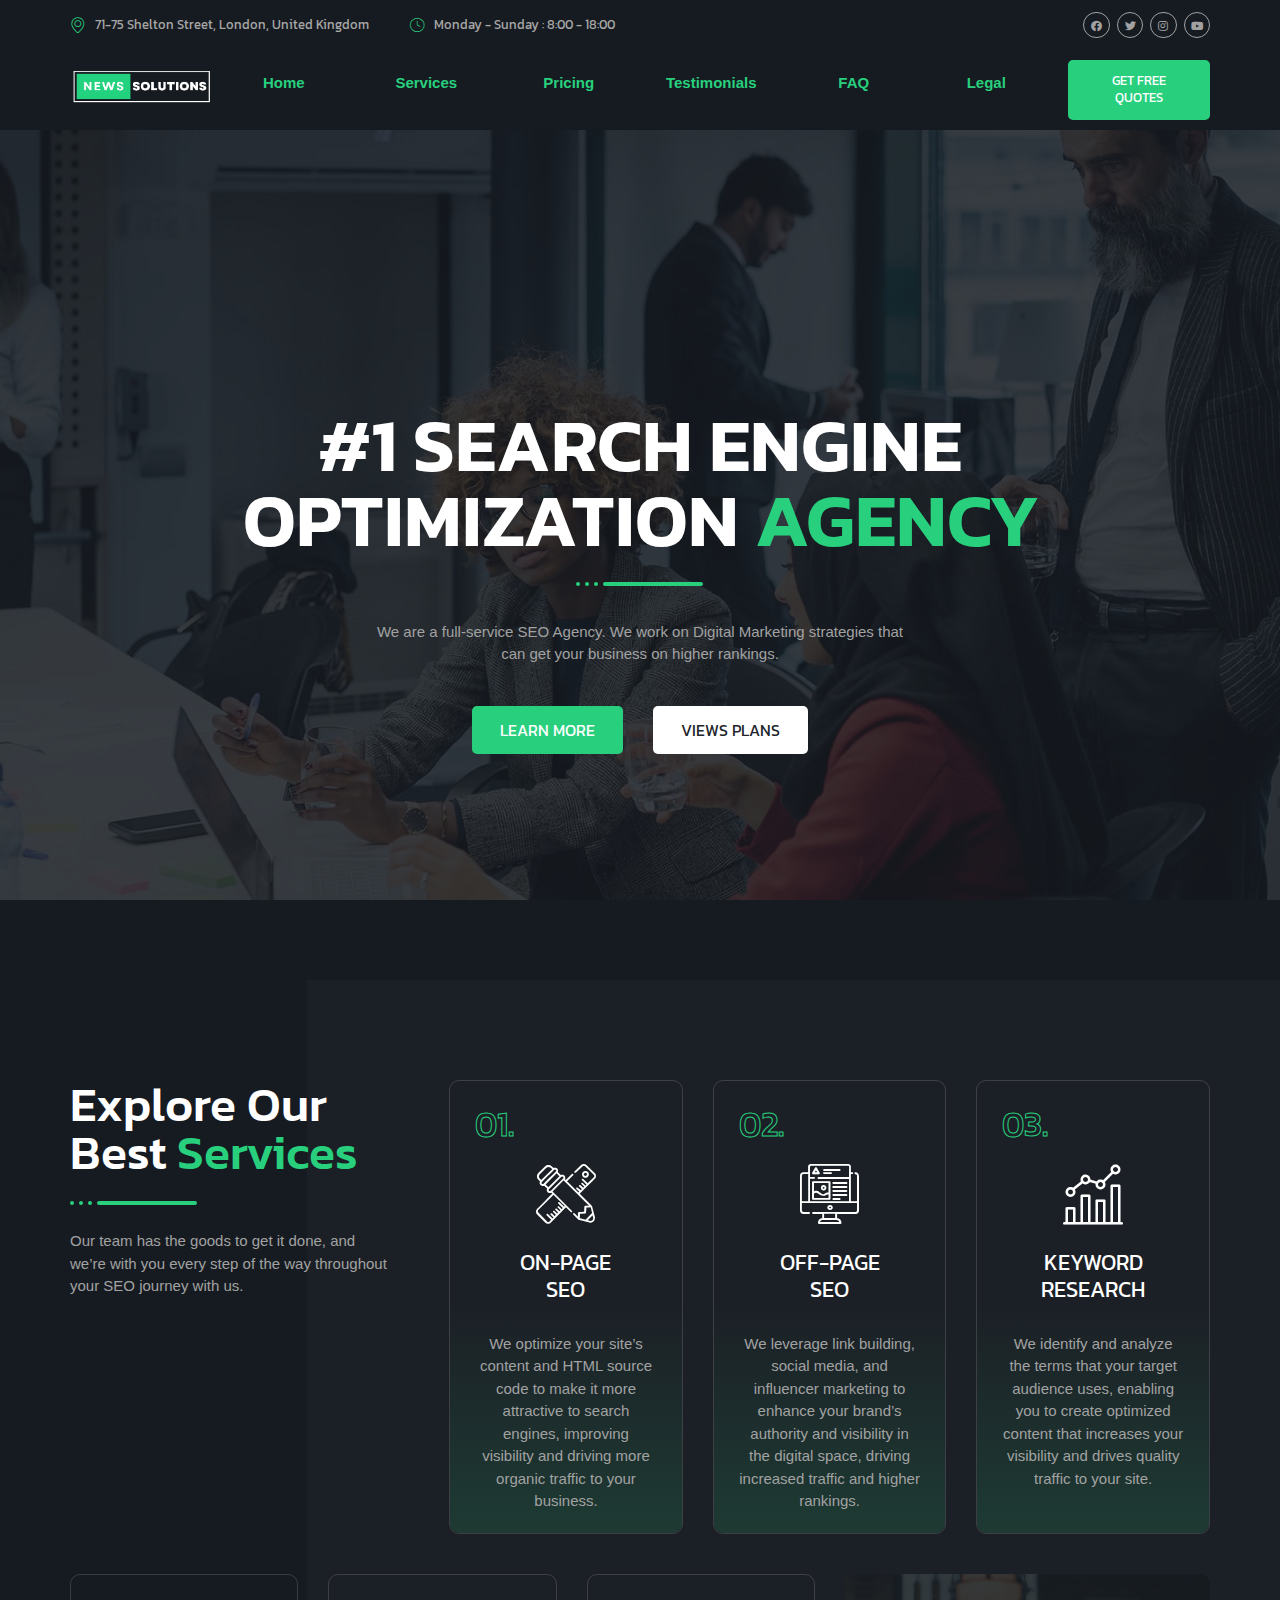
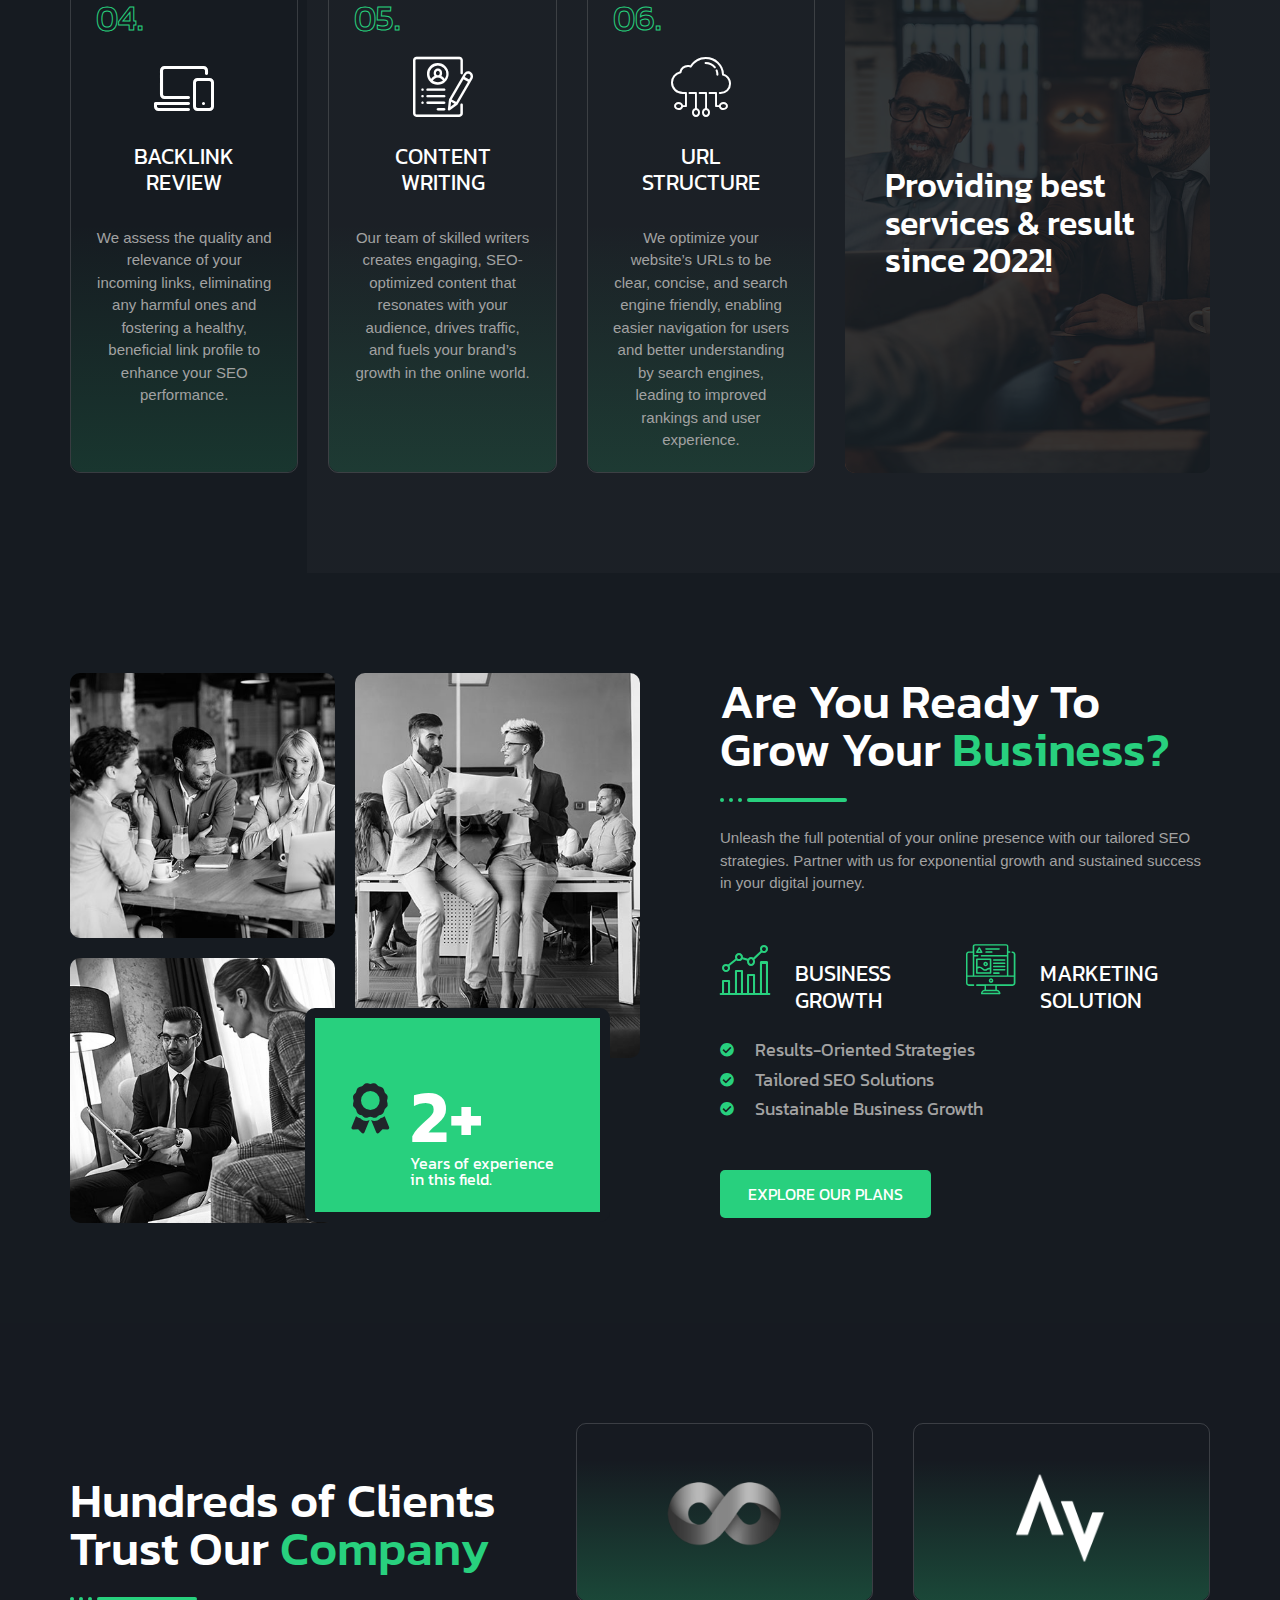
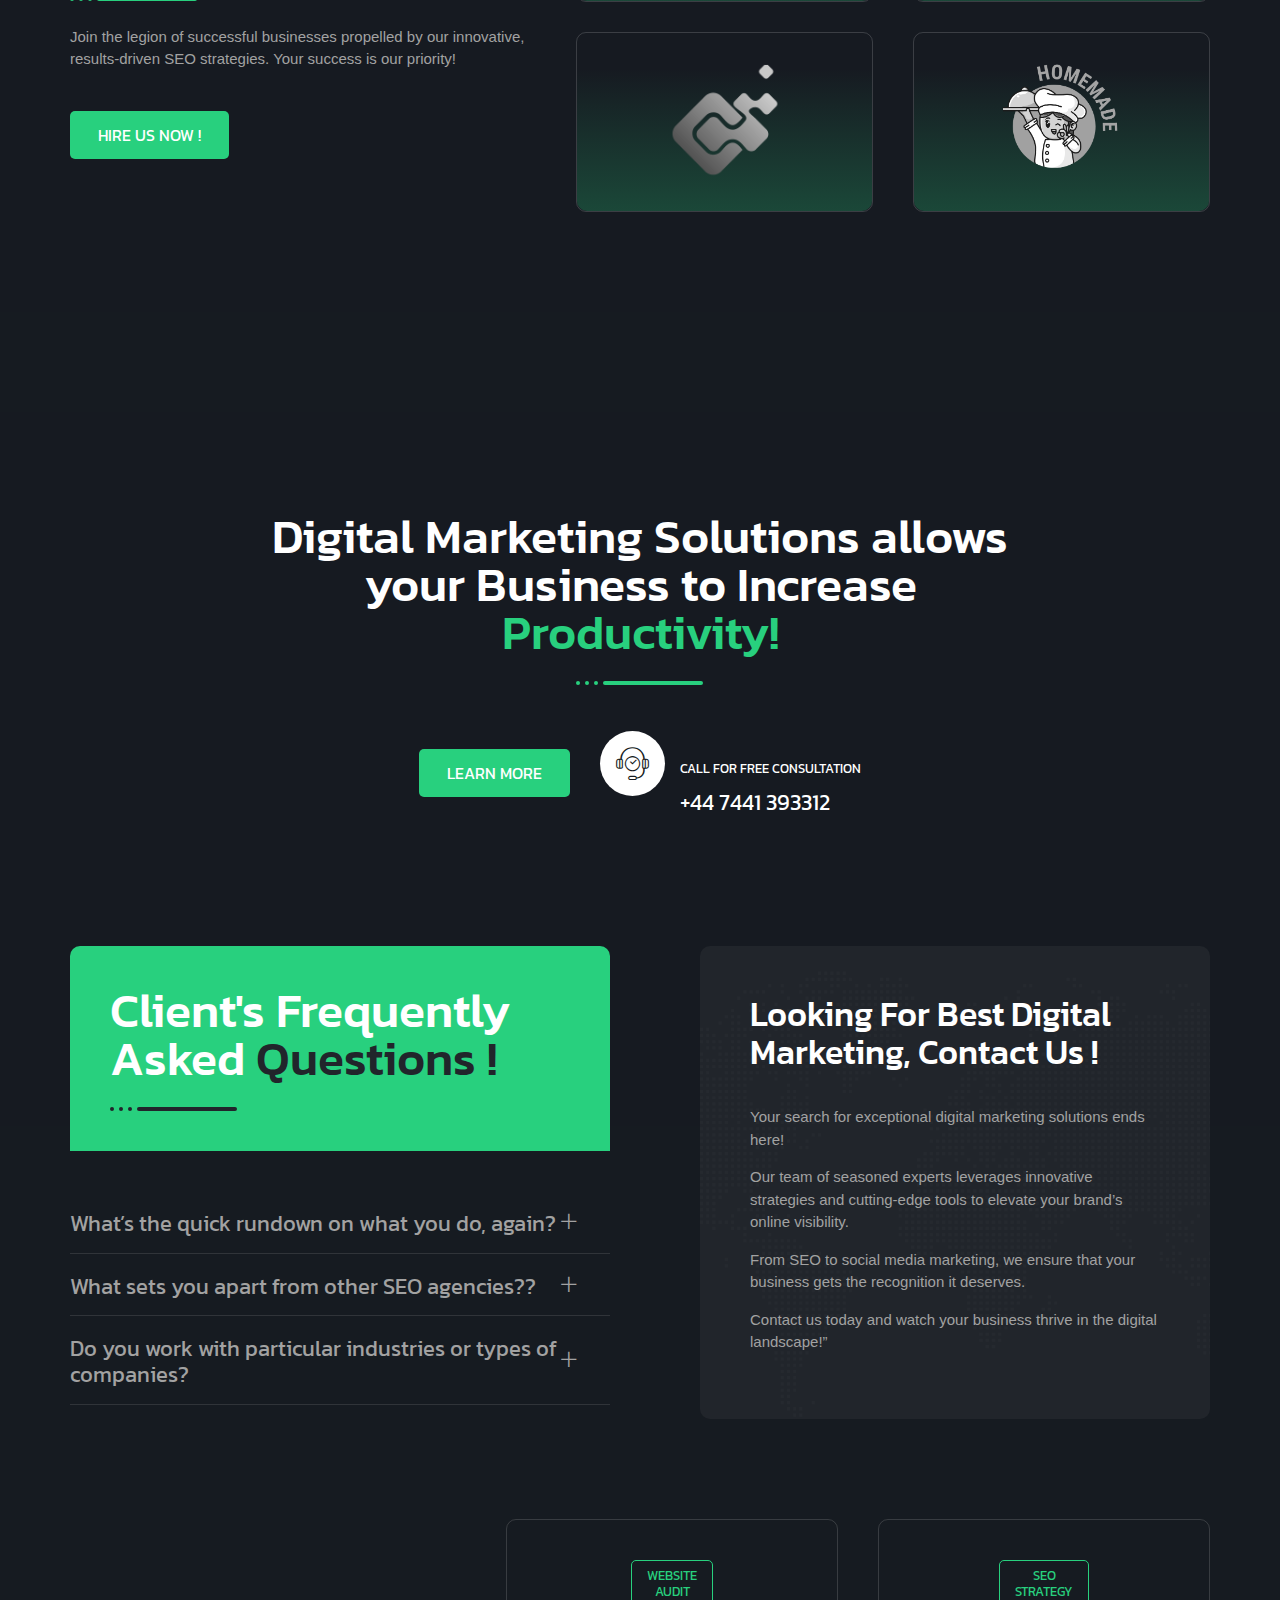
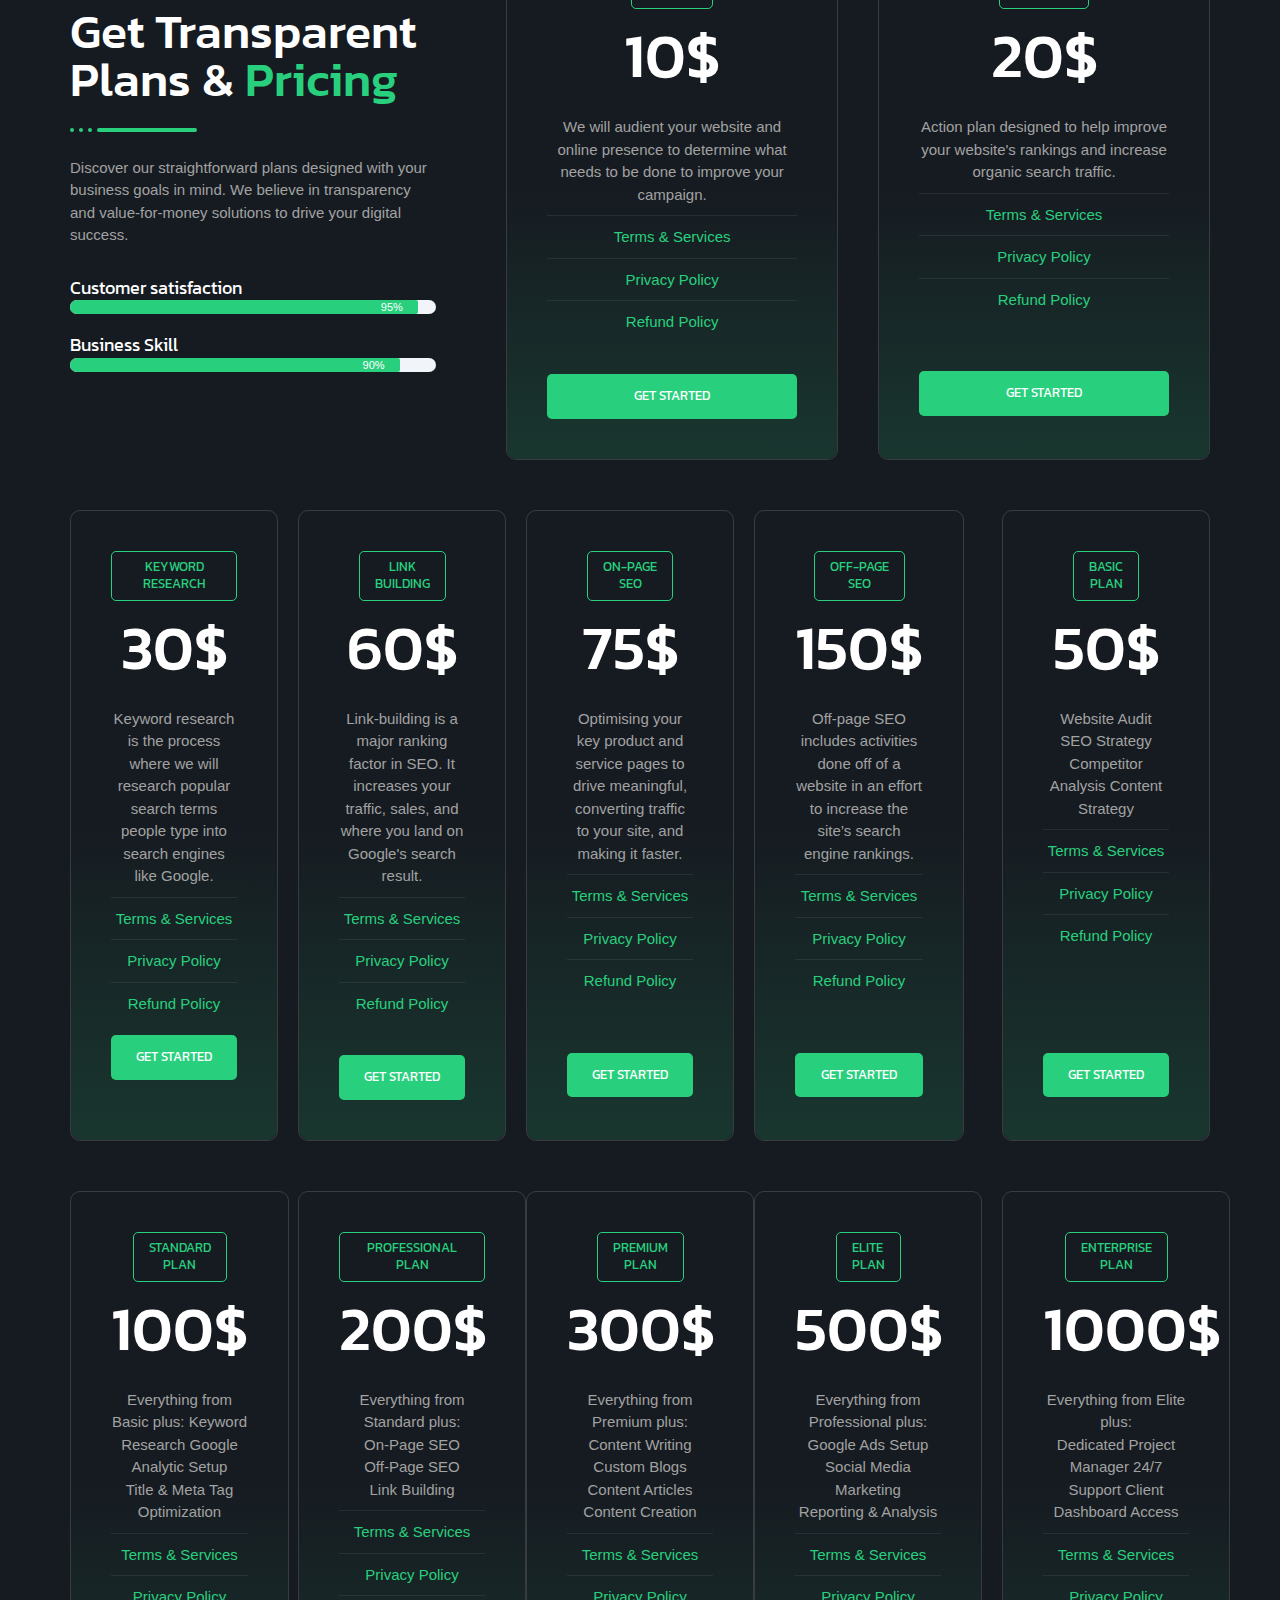
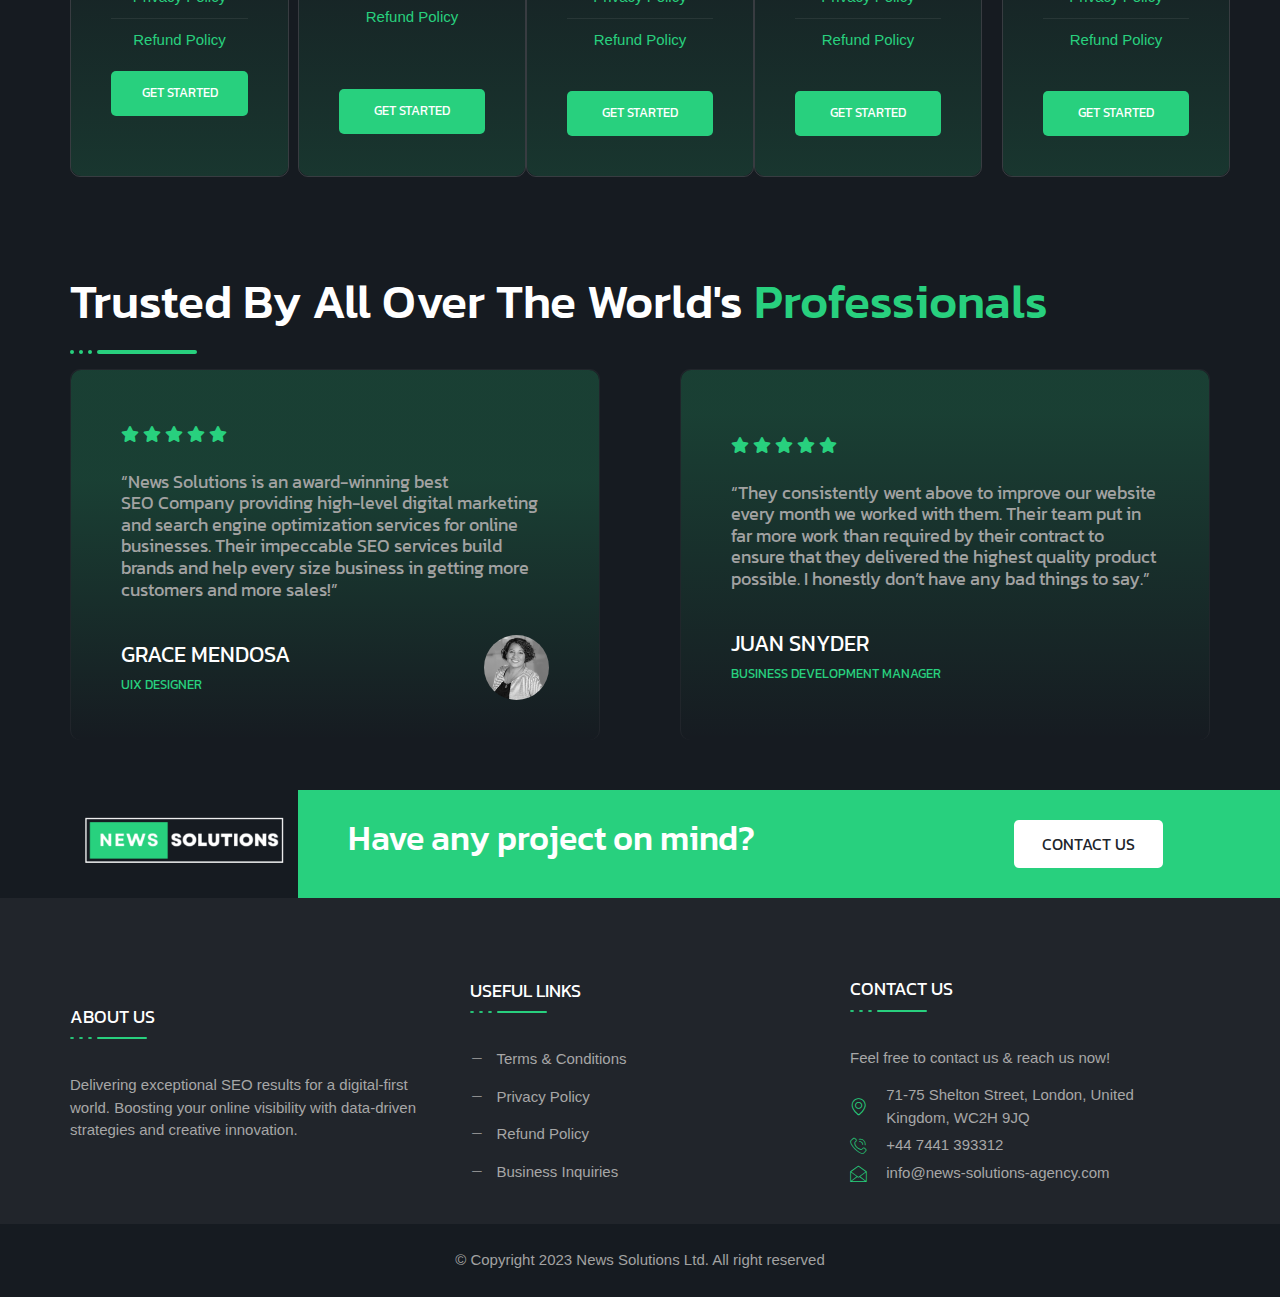
==== terms.html @ 3a619383 "home and terms page" ====
<!DOCTYPE html>
<html lang="en-US">

<head>
    <meta charset="utf-8" />
    <title>Home Page - News Solutions Agency</title>
    <meta name="viewport" content="width=device-width, initial-scale=1">

	<link rel="preconnect" href="https://fonts.googleapis.com">
	<link rel="preconnect" href="https://fonts.gstatic.com" crossorigin>
	<link href="https://fonts.googleapis.com/css2?family=Kanit:wght@400;600&display=swap" rel="stylesheet">
	<link rel="stylesheet" href="https://cdnjs.cloudflare.com/ajax/libs/font-awesome/5.15.4/css/all.min.css" integrity="sha512-1ycn6IcaQQ40/MKBW2W4Rhis/DbILU74C1vSrLJxCq57o941Ym01SwNsOMqvEBFlcgUa6xLiPY/NS5R+E6ztJQ==" crossorigin="anonymous" referrerpolicy="no-referrer" />

    <link rel="stylesheet" id="jkit-elements-main-css" href="./assets/css/main.css" media="all">
    <link rel="stylesheet" id="jkit-elements-main-css" href="./assets/css/wp-block-library-inline.css" media="all">
    <link rel="stylesheet" id="contact-form-7-css" href="./assets/css/styles.css" media="all">
    <link rel="stylesheet" id="woocommerce-layout-css" href="./assets/css/woocommerce-layout.css" media="all">
    <link rel="stylesheet" id="woocommerce-smallscreen-css" href="./assets/css/woocommerce-smallscreen.css" media="only screen and (max-width: 768px)">
    <link rel="stylesheet" id="woocommerce-blocktheme-css" href="./assets/css/woocommerce-blocktheme.css" media="all">
    <link rel="stylesheet" id="woocommerce-general-css" href="./assets/css/twenty-twenty-three.css" media="all">
    
    <link rel="stylesheet" id="hfe-style-css" href="./assets/css/header-footer-elementor.css" media="all">
    <!-- <link rel="stylesheet" id="elementor-icons-css" href="./assets/css/elementor-icons.min.css" media="all"> -->
    <link rel="stylesheet" id="elementor-frontend-css" href="./assets/css/frontend-lite.min.css" media="all">
    <link rel="stylesheet" id="swiper-css" href="./assets/css/swiper.min.css" media="all">
    <link rel="stylesheet" id="elementor-post-997-css" href="./assets/css/post-997.css" media="all">
    <link rel="stylesheet" id="elementor-post-1102-css" href="./assets/css/post-1102.css" media="all">
    <link rel="stylesheet" id="hfe-widgets-style-css" href="./assets/css/frontend.css" media="all">
    <link rel="stylesheet" id="font-awesome-5-all-css" href="./assets/css/all.min.css" media="all">
    <link rel="stylesheet" id="font-awesome-4-shim-css" href="./assets/css/v4-shims.min.css" media="all">
    <link rel="stylesheet" id="elementor-icons-ekiticons-css" href="./assets/css/ekiticons.css" media="all">
    <link rel="stylesheet" id="ekit-widget-styles-css" href="./assets/css/widget-styles.css" media="all">
    <link rel="stylesheet" id="ekit-responsive-css" href="./assets/css/responsive.css" media="all">
    <link rel="stylesheet" id="elementor-icons-jkiticon-css" href="./assets/css/jkiticon.css" media="all">
    <link rel="preconnect" href="https://fonts.gstatic.com/" crossorigin="">
    <script src="./assets/js/jquery.min.js" id="jquery-core-js"></script>
    <script src="./assets/js/jquery-migrate.min.js" id="jquery-migrate-js"></script>
    <script src="./assets/js/v4-shims.min.js" id="font-awesome-4-shim-js"></script>
    
</head>

<body class="home page wp-embed-responsive woocommerce-js elementor-kit-997">
    <!-- home page page-id-1102 wp-embed-responsive theme-twentytwentythree woocommerce-block-theme-has-button-styles woocommerce-js ehf-template-twentytwentythree ehf-stylesheet-twentytwentythree jkit-color-scheme elementor-default elementor-template-canvas elementor-kit-997 elementor-page elementor-page-1102 e--ua-blink e--ua-chrome e--ua-webkit -->
    <div data-elementor-type="wp-page" data-elementor-id="1102" class="elementor elementor-1102">
        <section class="elementor-section elementor-top-section elementor-element elementor-element-1b7e18ed elementor-section-boxed elementor-section-height-default elementor-section-height-default" data-id="1b7e18ed" data-element_type="section" data-settings="{&quot;background_background&quot;:&quot;classic&quot;}">
            <div class="elementor-container elementor-column-gap-no">
                <div class="elementor-column elementor-col-50 elementor-top-column elementor-element elementor-element-661d631e" data-id="661d631e" data-element_type="column">
                    <div class="elementor-widget-wrap elementor-element-populated">
                        <div class="elementor-element elementor-element-60f7c299 elementor-icon-list--layout-inline elementor-mobile-align-center elementor-list-item-link-full_width elementor-widget elementor-widget-icon-list" data-id="60f7c299" data-element_type="widget" data-widget_type="icon-list.default">
                            <div class="elementor-widget-container">
                                <link rel="stylesheet" href="./assets/css/widget-icon-list.min.css">  
                                <ul class="elementor-icon-list-items elementor-inline-items">
                                    <li class="elementor-icon-list-item elementor-inline-item">
                                        <span class="elementor-icon-list-icon">
                                            <i aria-hidden="true" class="icon icon-map-marker1"></i> </span>
                                        <span class="elementor-icon-list-text">71-75 Shelton Street, London, United Kingdom</span>
                                    </li>
                                    <li class="elementor-icon-list-item elementor-inline-item">
                                        <span class="elementor-icon-list-icon">
                                            <i aria-hidden="true" class="jki jki-clock-line"></i> </span>
                                        <span class="elementor-icon-list-text">Monday - Sunday : 8:00 - 18:00</span>
                                    </li>
                                </ul>
                            </div>
                        </div>
                    </div>
                </div>
                <div class="elementor-column elementor-col-50 elementor-top-column elementor-element elementor-element-6c927b76" data-id="6c927b76" data-element_type="column">
                    <div class="elementor-widget-wrap elementor-element-populated">
                        <div class="elementor-element elementor-element-21710ba8 e-grid-align-right e-grid-align-mobile-center elementor-shape-rounded elementor-grid-0 elementor-widget elementor-widget-social-icons" data-id="21710ba8" data-element_type="widget" data-widget_type="social-icons.default">
                            <div class="elementor-widget-container">
                                <link rel="stylesheet" href="./assets/css/top-social.css">
                                <div class="elementor-social-icons-wrapper elementor-grid">
                                    <span class="elementor-grid-item">
                                        <a class="elementor-icon elementor-social-icon elementor-social-icon-facebook elementor-repeater-item-085a57c" href="#" target="_blank">
                                            <span class="elementor-screen-only">Facebook</span>
                                            <i class="fab fa-facebook"></i> </a>
                                    </span>
                                    <span class="elementor-grid-item">
                                        <a class="elementor-icon elementor-social-icon elementor-social-icon-twitter elementor-repeater-item-f7d2350" href="#" target="_blank">
                                            <span class="elementor-screen-only">Twitter</span>
                                            <i class="fab fa-twitter"></i> </a>
                                    </span>
                                    <span class="elementor-grid-item">
                                        <a class="elementor-icon elementor-social-icon elementor-social-icon-instagram elementor-repeater-item-b0a0c89" href="#" target="_blank">
                                            <span class="elementor-screen-only">Instagram</span>
                                            <i class="fab fa-instagram"></i> </a>
                                    </span>
                                    <span class="elementor-grid-item">
                                        <a class="elementor-icon elementor-social-icon elementor-social-icon-youtube elementor-repeater-item-5c879c1" href="#" target="_blank">
                                            <span class="elementor-screen-only">Youtube</span>
                                            <i class="fab fa-youtube"></i> </a>
                                    </span>
                                </div>
                            </div>
                        </div>
                    </div>
                </div>
            </div>
        </section>
        <section class="elementor-section elementor-top-section elementor-element elementor-element-3bfc9b4c elementor-section-boxed elementor-section-height-default elementor-section-height-default" data-id="3bfc9b4c" data-element_type="section">
            <div class="elementor-container elementor-column-gap-no">
                <div class="elementor-column elementor-col-12 elementor-top-column elementor-element elementor-element-5c4fd4bd" data-id="5c4fd4bd" data-element_type="column">
                    <div class="elementor-widget-wrap elementor-element-populated">
                        <div class="elementor-element elementor-element-5be32403 elementor-widget elementor-widget-site-logo" data-id="5be32403" data-element_type="widget" data-settings="{&quot;align_mobile&quot;:&quot;center&quot;,&quot;width&quot;:{&quot;unit&quot;:&quot;%&quot;,&quot;size&quot;:100,&quot;sizes&quot;:[]},&quot;width_tablet&quot;:{&quot;unit&quot;:&quot;%&quot;,&quot;size&quot;:80,&quot;sizes&quot;:[]},&quot;width_mobile&quot;:{&quot;unit&quot;:&quot;%&quot;,&quot;size&quot;:45,&quot;sizes&quot;:[]},&quot;space&quot;:{&quot;unit&quot;:&quot;%&quot;,&quot;size&quot;:100,&quot;sizes&quot;:[]},&quot;align&quot;:&quot;center&quot;,&quot;space_tablet&quot;:{&quot;unit&quot;:&quot;%&quot;,&quot;size&quot;:&quot;&quot;,&quot;sizes&quot;:[]},&quot;space_mobile&quot;:{&quot;unit&quot;:&quot;%&quot;,&quot;size&quot;:&quot;&quot;,&quot;sizes&quot;:[]},&quot;image_border_radius&quot;:{&quot;unit&quot;:&quot;px&quot;,&quot;top&quot;:&quot;&quot;,&quot;right&quot;:&quot;&quot;,&quot;bottom&quot;:&quot;&quot;,&quot;left&quot;:&quot;&quot;,&quot;isLinked&quot;:true},&quot;image_border_radius_tablet&quot;:{&quot;unit&quot;:&quot;px&quot;,&quot;top&quot;:&quot;&quot;,&quot;right&quot;:&quot;&quot;,&quot;bottom&quot;:&quot;&quot;,&quot;left&quot;:&quot;&quot;,&quot;isLinked&quot;:true},&quot;image_border_radius_mobile&quot;:{&quot;unit&quot;:&quot;px&quot;,&quot;top&quot;:&quot;&quot;,&quot;right&quot;:&quot;&quot;,&quot;bottom&quot;:&quot;&quot;,&quot;left&quot;:&quot;&quot;,&quot;isLinked&quot;:true},&quot;caption_padding&quot;:{&quot;unit&quot;:&quot;px&quot;,&quot;top&quot;:&quot;&quot;,&quot;right&quot;:&quot;&quot;,&quot;bottom&quot;:&quot;&quot;,&quot;left&quot;:&quot;&quot;,&quot;isLinked&quot;:true},&quot;caption_padding_tablet&quot;:{&quot;unit&quot;:&quot;px&quot;,&quot;top&quot;:&quot;&quot;,&quot;right&quot;:&quot;&quot;,&quot;bottom&quot;:&quot;&quot;,&quot;left&quot;:&quot;&quot;,&quot;isLinked&quot;:true},&quot;caption_padding_mobile&quot;:{&quot;unit&quot;:&quot;px&quot;,&quot;top&quot;:&quot;&quot;,&quot;right&quot;:&quot;&quot;,&quot;bottom&quot;:&quot;&quot;,&quot;left&quot;:&quot;&quot;,&quot;isLinked&quot;:true},&quot;caption_space&quot;:{&quot;unit&quot;:&quot;px&quot;,&quot;size&quot;:0,&quot;sizes&quot;:[]},&quot;caption_space_tablet&quot;:{&quot;unit&quot;:&quot;px&quot;,&quot;size&quot;:&quot;&quot;,&quot;sizes&quot;:[]},&quot;caption_space_mobile&quot;:{&quot;unit&quot;:&quot;px&quot;,&quot;size&quot;:&quot;&quot;,&quot;sizes&quot;:[]}}" data-widget_type="site-logo.default">
                            <div class="elementor-widget-container">
                                <div class="hfe-site-logo">
                                    <a data-elementor-open-lightbox="" class="elementor-clickable" href="https://news-solutions-agency.com/">
                                        <div class="hfe-site-logo-set">
                                            <div class="hfe-site-logo-container">
                                                <img decoding="async" class="hfe-site-logo-img elementor-animation-" src="./assets/images/Solution1.png" alt="Solution(1)">
                                            </div>
                                        </div>
                                    </a>
                                </div>
                            </div>
                        </div>
                    </div>
                </div>
                <div class="elementor-column elementor-col-12 elementor-top-column elementor-element elementor-element-a89b142" data-id="a89b142" data-element_type="column">
                    <div class="elementor-widget-wrap elementor-element-populated">
                        <div class="elementor-element elementor-element-52ffbd7 elementor-widget elementor-widget-text-editor" data-id="52ffbd7" data-element_type="widget" data-widget_type="text-editor.default">
                            <div class="elementor-widget-container">
                                <style>
                                /*! elementor - v3.13.2 - 11-05-2023 */
                                .elementor-widget-text-editor.elementor-drop-cap-view-stacked .elementor-drop-cap {
                                    background-color: #69727d;
                                    color: #fff
                                }

                                .elementor-widget-text-editor.elementor-drop-cap-view-framed .elementor-drop-cap {
                                    color: #69727d;
                                    border: 3px solid;
                                    background-color: transparent
                                }

                                .elementor-widget-text-editor:not(.elementor-drop-cap-view-default) .elementor-drop-cap {
                                    margin-top: 8px
                                }

                                .elementor-widget-text-editor:not(.elementor-drop-cap-view-default) .elementor-drop-cap-letter {
                                    width: 1em;
                                    height: 1em
                                }

                                .elementor-widget-text-editor .elementor-drop-cap {
                                    float: left;
                                    text-align: center;
                                    line-height: 1;
                                    font-size: 50px
                                }

                                .elementor-widget-text-editor .elementor-drop-cap-letter {
                                    display: inline-block
                                }
                                </style>
                                <p><a href="http://news-solutions-agency.com/">Home</a></p>
                            </div>
                        </div>
                    </div>
                </div>
                <div class="elementor-column elementor-col-12 elementor-top-column elementor-element elementor-element-088da0b" data-id="088da0b" data-element_type="column">
                    <div class="elementor-widget-wrap elementor-element-populated">
                        <div class="elementor-element elementor-element-a027eb8 elementor-widget elementor-widget-text-editor" data-id="a027eb8" data-element_type="widget" data-widget_type="text-editor.default">
                            <div class="elementor-widget-container">
                                <p><a href="http://news-solutions-agency.com/#services">Services</a></p>
                            </div>
                        </div>
                    </div>
                </div>
                <div class="elementor-column elementor-col-12 elementor-top-column elementor-element elementor-element-6858e42" data-id="6858e42" data-element_type="column">
                    <div class="elementor-widget-wrap elementor-element-populated">
                        <div class="elementor-element elementor-element-366317d elementor-widget elementor-widget-text-editor" data-id="366317d" data-element_type="widget" data-widget_type="text-editor.default">
                            <div class="elementor-widget-container">
                                <p><a href="http://news-solutions-agency.com/#pricing">Pricing</a></p>
                            </div>
                        </div>
                    </div>
                </div>
                <div class="elementor-column elementor-col-12 elementor-top-column elementor-element elementor-element-145daa4" data-id="145daa4" data-element_type="column">
                    <div class="elementor-widget-wrap elementor-element-populated">
                        <div class="elementor-element elementor-element-275a674 elementor-widget elementor-widget-text-editor" data-id="275a674" data-element_type="widget" data-widget_type="text-editor.default">
                            <div class="elementor-widget-container">
                                <p><a href="http://news-solutions-agency.com/#testimonials">Testimonials</a></p>
                            </div>
                        </div>
                    </div>
                </div>
                <div class="elementor-column elementor-col-12 elementor-top-column elementor-element elementor-element-a8a2d8f" data-id="a8a2d8f" data-element_type="column">
                    <div class="elementor-widget-wrap elementor-element-populated">
                        <div class="elementor-element elementor-element-01ae8e7 elementor-widget elementor-widget-text-editor" data-id="01ae8e7" data-element_type="widget" data-widget_type="text-editor.default">
                            <div class="elementor-widget-container">
                                <p><a href="http://news-solutions-agency.com/#faq">FAQ</a></p>
                            </div>
                        </div>
                    </div>
                </div>
                <div class="elementor-column elementor-col-12 elementor-top-column elementor-element elementor-element-4f1dab0" data-id="4f1dab0" data-element_type="column">
                    <div class="elementor-widget-wrap elementor-element-populated">
                        <div class="elementor-element elementor-element-688309b elementor-widget elementor-widget-text-editor" data-id="688309b" data-element_type="widget" data-widget_type="text-editor.default">
                            <div class="elementor-widget-container">
                                <p><a href="http://news-solutions-agency.com/terms">Legal</a></p>
                            </div>
                        </div>
                    </div>
                </div>
                <div class="elementor-column elementor-col-12 elementor-top-column elementor-element elementor-element-6c01b912" data-id="6c01b912" data-element_type="column">
                    <div class="elementor-widget-wrap elementor-element-populated">
                        <div class="elementor-element elementor-element-4a583baf elementor-align-right elementor-tablet-align-right elementor-mobile-align-center elementor-widget elementor-widget-button" data-id="4a583baf" data-element_type="widget" data-widget_type="button.default">
                            <div class="elementor-widget-container">
                                <div class="elementor-button-wrapper">
                                    <a href="http://news-solutions-agency.com/#contact" class="elementor-button-link elementor-button elementor-size-sm" role="button">
                                        <span class="elementor-button-content-wrapper">
                                            <span class="elementor-button-text">GET FREE QUOTES</span>
                                        </span>
                                    </a>
                                </div>
                            </div>
                        </div>
                    </div>
                </div>
            </div>
        </section>
        <section class="elementor-section elementor-top-section elementor-element elementor-element-5c48ef69 elementor-section-height-min-height elementor-section-boxed elementor-section-height-default elementor-section-items-middle" data-id="5c48ef69" data-element_type="section" data-settings="{&quot;background_background&quot;:&quot;classic&quot;}">
            <div class="elementor-background-overlay"></div>
            <div class="elementor-container elementor-column-gap-no">
                <div class="elementor-column elementor-col-100 elementor-top-column elementor-element elementor-element-623418eb" data-id="623418eb" data-element_type="column" data-settings="{&quot;background_background&quot;:&quot;classic&quot;}">
                    <div class="elementor-widget-wrap elementor-element-populated">
                        <div class="elementor-background-overlay"></div>
                        <div class="elementor-element elementor-element-3b72167 elementor-widget elementor-widget-elementskit-heading" data-id="3b72167" data-element_type="widget" data-widget_type="elementskit-heading.default">
                            <div class="elementor-widget-container">
                                <div class="ekit-wid-con">
                                    <div class="ekit-heading elementskit-section-title-wraper text_center   ekit_heading_tablet-   ekit_heading_mobile-">
                                        <h2 class="ekit-heading--title elementskit-section-title ">#1 SEARCH ENGINE OPTIMIZATION <span><span>AGENCY</span></span></h2>
                                        <div class="ekit_heading_separetor_wraper ekit_heading_elementskit-border-divider">
                                            <div class="elementskit-border-divider"></div>
                                        </div>
                                        <div class="ekit-heading__description">
                                            <p>We are a full-service SEO Agency. We work on Digital Marketing strategies that can get your business on higher rankings.</p>
                                        </div>
                                    </div>
                                </div>
                            </div>
                        </div>
                        <div class="elementor-element elementor-element-4e2a122f elementor-widget__width-auto elementor-mobile-align-center elementor-widget-mobile__width-inherit elementor-widget elementor-widget-button" data-id="4e2a122f" data-element_type="widget" data-widget_type="button.default">
                            <div class="elementor-widget-container">
                                <div class="elementor-button-wrapper">
                                    <a href="http://news-solutions-agency.com/#services" class="elementor-button-link elementor-button elementor-size-sm" role="button">
                                        <span class="elementor-button-content-wrapper">
                                            <span class="elementor-button-text">LEARN MORE</span>
                                        </span>
                                    </a>
                                </div>
                            </div>
                        </div>
                        <div class="elementor-element elementor-element-5a4f65f5 elementor-widget__width-auto elementor-mobile-align-center elementor-widget-mobile__width-inherit elementor-widget elementor-widget-button" data-id="5a4f65f5" data-element_type="widget" data-widget_type="button.default">
                            <div class="elementor-widget-container">
                                <div class="elementor-button-wrapper">
                                    <a href="http://news-solutions-agency.com/#pricing" class="elementor-button-link elementor-button elementor-size-sm" role="button">
                                        <span class="elementor-button-content-wrapper">
                                            <span class="elementor-button-text">VIEWS PLANS</span>
                                        </span>
                                    </a>
                                </div>
                            </div>
                        </div>
                    </div>
                </div>
            </div>
        </section>
        <section class="elementor-section elementor-top-section elementor-element elementor-element-2161c8b1 elementor-section-boxed elementor-section-height-default elementor-section-height-default" data-id="2161c8b1" data-element_type="section" id="services">
            <div class="elementor-background-overlay"></div>
            <div class="elementor-container elementor-column-gap-no">
                <div class="elementor-column elementor-col-100 elementor-top-column elementor-element elementor-element-5d0ec527" data-id="5d0ec527" data-element_type="column">
                    <div class="elementor-widget-wrap elementor-element-populated">
                        <section class="elementor-section elementor-inner-section elementor-element elementor-element-1abf7b2e elementor-section-boxed elementor-section-height-default elementor-section-height-default" data-id="1abf7b2e" data-element_type="section">
                            <div class="elementor-container elementor-column-gap-no">
                                <div class="elementor-column elementor-col-50 elementor-inner-column elementor-element elementor-element-1fdefb09" data-id="1fdefb09" data-element_type="column">
                                    <div class="elementor-widget-wrap elementor-element-populated">
                                        <div class="elementor-element elementor-element-564a1b6b elementor-widget elementor-widget-elementskit-heading" data-id="564a1b6b" data-element_type="widget" data-widget_type="elementskit-heading.default">
                                            <div class="elementor-widget-container">
                                                <div class="ekit-wid-con">
                                                    <div class="ekit-heading elementskit-section-title-wraper text_left   ekit_heading_tablet-text_center   ekit_heading_mobile-">
                                                        <h2 class="ekit-heading--title elementskit-section-title ">Explore Our Best <span><span>Services</span></span></h2>
                                                        <div class="ekit_heading_separetor_wraper ekit_heading_elementskit-border-divider">
                                                            <div class="elementskit-border-divider"></div>
                                                        </div>
                                                        <div class="ekit-heading__description">
                                                            <p>Our team has the goods to get it done, and we’re with you every step of the way throughout your SEO journey with us.</p>
                                                        </div>
                                                    </div>
                                                </div>
                                            </div>
                                        </div>
                                    </div>
                                </div>
                                <div class="elementor-column elementor-col-50 elementor-inner-column elementor-element elementor-element-20a4137c" data-id="20a4137c" data-element_type="column">
                                    <div class="elementor-widget-wrap elementor-element-populated">
                                        <section class="elementor-section elementor-inner-section elementor-element elementor-element-46428668 elementor-section-boxed elementor-section-height-default elementor-section-height-default" data-id="46428668" data-element_type="section">
                                            <div class="elementor-container elementor-column-gap-no">
                                                <div class="elementor-column elementor-col-33 elementor-inner-column elementor-element elementor-element-17d8cbe4" data-id="17d8cbe4" data-element_type="column" data-settings="{&quot;background_background&quot;:&quot;classic&quot;}">
                                                    <div class="elementor-widget-wrap elementor-element-populated">
                                                        <div class="elementor-background-overlay"></div>
                                                        <div class="elementor-element elementor-element-3ccb43df elementor-widget elementor-widget-heading" data-id="3ccb43df" data-element_type="widget" data-widget_type="heading.default">
                                                            <div class="elementor-widget-container">
                                                                <style>
                                                                /*! elementor - v3.13.2 - 11-05-2023 */
                                                                .elementor-heading-title {
                                                                    padding: 0;
                                                                    margin: 0;
                                                                    line-height: 1
                                                                }

                                                                .elementor-widget-heading .elementor-heading-title[class*=elementor-size-]>a {
                                                                    color: inherit;
                                                                    font-size: inherit;
                                                                    line-height: inherit
                                                                }

                                                                .elementor-widget-heading .elementor-heading-title.elementor-size-small {
                                                                    font-size: 15px
                                                                }

                                                                .elementor-widget-heading .elementor-heading-title.elementor-size-medium {
                                                                    font-size: 19px
                                                                }

                                                                .elementor-widget-heading .elementor-heading-title.elementor-size-large {
                                                                    font-size: 29px
                                                                }

                                                                .elementor-widget-heading .elementor-heading-title.elementor-size-xl {
                                                                    font-size: 39px
                                                                }

                                                                .elementor-widget-heading .elementor-heading-title.elementor-size-xxl {
                                                                    font-size: 59px
                                                                }
                                                                </style>
                                                                <h4 class="elementor-heading-title elementor-size-default">01.</h4>
                                                            </div>
                                                        </div>
                                                        <div class="elementor-element elementor-element-c0c0bc2 elementor-view-default elementor-widget elementor-widget-icon" data-id="c0c0bc2" data-element_type="widget" data-widget_type="icon.default">
                                                            <div class="elementor-widget-container">
                                                                <div class="elementor-icon-wrapper">
                                                                    <div class="elementor-icon elementor-animation-grow">
                                                                        <i aria-hidden="true" class="icon icon-pencil_art"></i> </div>
                                                                </div>
                                                            </div>
                                                        </div>
                                                        <div class="elementor-element elementor-element-1f92b610 elementor-widget elementor-widget-heading" data-id="1f92b610" data-element_type="widget" data-widget_type="heading.default">
                                                            <div class="elementor-widget-container">
                                                                <h5 class="elementor-heading-title elementor-size-default"><a href="https://news-solutions-agency.com/#">ON-PAGE <br>SEO</a></h5>
                                                            </div>
                                                        </div>
                                                        <div class="elementor-element elementor-element-2846899b elementor-widget elementor-widget-text-editor" data-id="2846899b" data-element_type="widget" data-widget_type="text-editor.default">
                                                            <div class="elementor-widget-container">
                                                                <p>We optimize your site’s content and HTML source code to make it more attractive to search engines, improving visibility and driving more organic traffic to your business.</p>
                                                            </div>
                                                        </div>
                                                    </div>
                                                </div>
                                                <div class="elementor-column elementor-col-33 elementor-inner-column elementor-element elementor-element-71b95d00" data-id="71b95d00" data-element_type="column" data-settings="{&quot;background_background&quot;:&quot;classic&quot;}">
                                                    <div class="elementor-widget-wrap elementor-element-populated">
                                                        <div class="elementor-background-overlay"></div>
                                                        <div class="elementor-element elementor-element-bcf48f5 elementor-widget elementor-widget-heading" data-id="bcf48f5" data-element_type="widget" data-widget_type="heading.default">
                                                            <div class="elementor-widget-container">
                                                                <h4 class="elementor-heading-title elementor-size-default">02.</h4>
                                                            </div>
                                                        </div>
                                                        <div class="elementor-element elementor-element-54104c4c elementor-view-default elementor-widget elementor-widget-icon" data-id="54104c4c" data-element_type="widget" data-widget_type="icon.default">
                                                            <div class="elementor-widget-container">
                                                                <div class="elementor-icon-wrapper">
                                                                    <div class="elementor-icon elementor-animation-grow">
                                                                        <i aria-hidden="true" class="icon icon-design"></i> </div>
                                                                </div>
                                                            </div>
                                                        </div>
                                                        <div class="elementor-element elementor-element-26e85ee8 elementor-widget elementor-widget-heading" data-id="26e85ee8" data-element_type="widget" data-widget_type="heading.default">
                                                            <div class="elementor-widget-container">
                                                                <h5 class="elementor-heading-title elementor-size-default"><a href="https://news-solutions-agency.com/#">OFF-PAGE<br>SEO</a></h5>
                                                            </div>
                                                        </div>
                                                        <div class="elementor-element elementor-element-52be699f elementor-widget elementor-widget-text-editor" data-id="52be699f" data-element_type="widget" data-widget_type="text-editor.default">
                                                            <div class="elementor-widget-container">
                                                                <p>We leverage link building, social media, and influencer marketing to enhance your brand’s authority and visibility in the digital space, driving increased traffic and higher rankings.</p>
                                                            </div>
                                                        </div>
                                                    </div>
                                                </div>
                                                <div class="elementor-column elementor-col-33 elementor-inner-column elementor-element elementor-element-37d4b7a4" data-id="37d4b7a4" data-element_type="column" data-settings="{&quot;background_background&quot;:&quot;classic&quot;}">
                                                    <div class="elementor-widget-wrap elementor-element-populated">
                                                        <div class="elementor-background-overlay"></div>
                                                        <div class="elementor-element elementor-element-5528b932 elementor-widget elementor-widget-heading" data-id="5528b932" data-element_type="widget" data-widget_type="heading.default">
                                                            <div class="elementor-widget-container">
                                                                <h4 class="elementor-heading-title elementor-size-default">03.</h4>
                                                            </div>
                                                        </div>
                                                        <div class="elementor-element elementor-element-3f11ebd2 elementor-view-default elementor-widget elementor-widget-icon" data-id="3f11ebd2" data-element_type="widget" data-widget_type="icon.default">
                                                            <div class="elementor-widget-container">
                                                                <div class="elementor-icon-wrapper">
                                                                    <div class="elementor-icon elementor-animation-grow">
                                                                        <i aria-hidden="true" class="jki jki-chart2-light"></i> </div>
                                                                </div>
                                                            </div>
                                                        </div>
                                                        <div class="elementor-element elementor-element-63e5e38 elementor-widget elementor-widget-heading" data-id="63e5e38" data-element_type="widget" data-widget_type="heading.default">
                                                            <div class="elementor-widget-container">
                                                                <h5 class="elementor-heading-title elementor-size-default"><a href="https://news-solutions-agency.com/#">KEYWORD RESEARCH</a></h5>
                                                            </div>
                                                        </div>
                                                        <div class="elementor-element elementor-element-728c0b1d elementor-widget elementor-widget-text-editor" data-id="728c0b1d" data-element_type="widget" data-widget_type="text-editor.default">
                                                            <div class="elementor-widget-container">
                                                                <p>We identify and analyze the terms that your target audience uses, enabling you to create optimized content that increases your visibility and drives quality traffic to your site.</p>
                                                            </div>
                                                        </div>
                                                    </div>
                                                </div>
                                            </div>
                                        </section>
                                    </div>
                                </div>
                            </div>
                        </section>
                        <section class="elementor-section elementor-inner-section elementor-element elementor-element-78c14cf5 elementor-section-boxed elementor-section-height-default elementor-section-height-default" data-id="78c14cf5" data-element_type="section">
                            <div class="elementor-container elementor-column-gap-no">
                                <div class="elementor-column elementor-col-50 elementor-inner-column elementor-element elementor-element-47d40c09" data-id="47d40c09" data-element_type="column">
                                    <div class="elementor-widget-wrap elementor-element-populated">
                                        <section class="elementor-section elementor-inner-section elementor-element elementor-element-38dae297 elementor-section-boxed elementor-section-height-default elementor-section-height-default" data-id="38dae297" data-element_type="section">
                                            <div class="elementor-container elementor-column-gap-no">
                                                <div class="elementor-column elementor-col-33 elementor-inner-column elementor-element elementor-element-5cf7a1ca" data-id="5cf7a1ca" data-element_type="column" data-settings="{&quot;background_background&quot;:&quot;classic&quot;}">
                                                    <div class="elementor-widget-wrap elementor-element-populated">
                                                        <div class="elementor-background-overlay"></div>
                                                        <div class="elementor-element elementor-element-407b4070 elementor-widget elementor-widget-heading" data-id="407b4070" data-element_type="widget" data-widget_type="heading.default">
                                                            <div class="elementor-widget-container">
                                                                <h4 class="elementor-heading-title elementor-size-default">04.</h4>
                                                            </div>
                                                        </div>
                                                        <div class="elementor-element elementor-element-541cf6a3 elementor-view-default elementor-widget elementor-widget-icon" data-id="541cf6a3" data-element_type="widget" data-widget_type="icon.default">
                                                            <div class="elementor-widget-container">
                                                                <div class="elementor-icon-wrapper">
                                                                    <div class="elementor-icon elementor-animation-grow">
                                                                        <i aria-hidden="true" class="icon icon-laptop-phone"></i> </div>
                                                                </div>
                                                            </div>
                                                        </div>
                                                        <div class="elementor-element elementor-element-17a63189 elementor-widget elementor-widget-heading" data-id="17a63189" data-element_type="widget" data-widget_type="heading.default">
                                                            <div class="elementor-widget-container">
                                                                <h5 class="elementor-heading-title elementor-size-default"><a href="https://news-solutions-agency.com/#">BACKLINK REVIEW</a></h5>
                                                            </div>
                                                        </div>
                                                        <div class="elementor-element elementor-element-4882759f elementor-widget elementor-widget-text-editor" data-id="4882759f" data-element_type="widget" data-widget_type="text-editor.default">
                                                            <div class="elementor-widget-container">
                                                                <p>We assess the quality and relevance of your incoming links, eliminating any harmful ones and fostering a healthy, beneficial link profile to enhance your SEO performance.</p>
                                                            </div>
                                                        </div>
                                                    </div>
                                                </div>
                                                <div class="elementor-column elementor-col-33 elementor-inner-column elementor-element elementor-element-5ba4f4f3" data-id="5ba4f4f3" data-element_type="column" data-settings="{&quot;background_background&quot;:&quot;classic&quot;}">
                                                    <div class="elementor-widget-wrap elementor-element-populated">
                                                        <div class="elementor-background-overlay"></div>
                                                        <div class="elementor-element elementor-element-6e47c16f elementor-widget elementor-widget-heading" data-id="6e47c16f" data-element_type="widget" data-widget_type="heading.default">
                                                            <div class="elementor-widget-container">
                                                                <h4 class="elementor-heading-title elementor-size-default">05.</h4>
                                                            </div>
                                                        </div>
                                                        <div class="elementor-element elementor-element-2452f4a3 elementor-view-default elementor-widget elementor-widget-icon" data-id="2452f4a3" data-element_type="widget" data-widget_type="icon.default">
                                                            <div class="elementor-widget-container">
                                                                <div class="elementor-icon-wrapper">
                                                                    <div class="elementor-icon elementor-animation-grow">
                                                                        <i aria-hidden="true" class="jki jki-Profile-light"></i> </div>
                                                                </div>
                                                            </div>
                                                        </div>
                                                        <div class="elementor-element elementor-element-4c0c8137 elementor-widget elementor-widget-heading" data-id="4c0c8137" data-element_type="widget" data-widget_type="heading.default">
                                                            <div class="elementor-widget-container">
                                                                <h5 class="elementor-heading-title elementor-size-default"><a href="https://news-solutions-agency.com/#">Content Writing</a></h5>
                                                            </div>
                                                        </div>
                                                        <div class="elementor-element elementor-element-78c3a427 elementor-widget elementor-widget-text-editor" data-id="78c3a427" data-element_type="widget" data-widget_type="text-editor.default">
                                                            <div class="elementor-widget-container">
                                                                <p>Our team of skilled writers creates engaging, SEO-optimized content that resonates with your audience, drives traffic, and fuels your brand’s growth in the online world.</p>
                                                            </div>
                                                        </div>
                                                    </div>
                                                </div>
                                                <div class="elementor-column elementor-col-33 elementor-inner-column elementor-element elementor-element-173dfaf5" data-id="173dfaf5" data-element_type="column" data-settings="{&quot;background_background&quot;:&quot;classic&quot;}">
                                                    <div class="elementor-widget-wrap elementor-element-populated">
                                                        <div class="elementor-background-overlay"></div>
                                                        <div class="elementor-element elementor-element-7199259a elementor-widget elementor-widget-heading" data-id="7199259a" data-element_type="widget" data-widget_type="heading.default">
                                                            <div class="elementor-widget-container">
                                                                <h4 class="elementor-heading-title elementor-size-default">06.</h4>
                                                            </div>
                                                        </div>
                                                        <div class="elementor-element elementor-element-455cc8ff elementor-view-default elementor-widget elementor-widget-icon" data-id="455cc8ff" data-element_type="widget" data-widget_type="icon.default">
                                                            <div class="elementor-widget-container">
                                                                <div class="elementor-icon-wrapper">
                                                                    <div class="elementor-icon elementor-animation-grow">
                                                                        <i aria-hidden="true" class="jki jki-cloud-computing-light"></i> </div>
                                                                </div>
                                                            </div>
                                                        </div>
                                                        <div class="elementor-element elementor-element-48ddfd0a elementor-widget elementor-widget-heading" data-id="48ddfd0a" data-element_type="widget" data-widget_type="heading.default">
                                                            <div class="elementor-widget-container">
                                                                <h5 class="elementor-heading-title elementor-size-default"><a href="https://news-solutions-agency.com/#">URL
                                                                        <br>STRUCTURE</a></h5>
                                                            </div>
                                                        </div>
                                                        <div class="elementor-element elementor-element-40f4ac89 elementor-widget elementor-widget-text-editor" data-id="40f4ac89" data-element_type="widget" data-widget_type="text-editor.default">
                                                            <div class="elementor-widget-container">
                                                                <p>We optimize your website’s URLs to be clear, concise, and search engine friendly, enabling easier navigation for users and better understanding by search engines, leading to improved rankings and user experience.</p>
                                                            </div>
                                                        </div>
                                                    </div>
                                                </div>
                                            </div>
                                        </section>
                                    </div>
                                </div>
                                <div class="elementor-column elementor-col-50 elementor-inner-column elementor-element elementor-element-394ae5e5" data-id="394ae5e5" data-element_type="column" data-settings="{&quot;background_background&quot;:&quot;classic&quot;}">
                                    <div class="elementor-widget-wrap elementor-element-populated">
                                        <div class="elementor-background-overlay"></div>
                                        <div class="elementor-element elementor-element-340a3733 elementor-widget elementor-widget-heading" data-id="340a3733" data-element_type="widget" data-widget_type="heading.default">
                                            <div class="elementor-widget-container">
                                                <h4 class="elementor-heading-title elementor-size-default">Providing best services &amp; result since 2022!</h4>
                                            </div>
                                        </div>
                                    </div>
                                </div>
                            </div>
                        </section>
                    </div>
                </div>
            </div>
        </section>
        <section class="elementor-section elementor-top-section elementor-element elementor-element-131be307 elementor-reverse-tablet elementor-reverse-mobile elementor-section-boxed elementor-section-height-default elementor-section-height-default" data-id="131be307" data-element_type="section">
            <div class="elementor-background-overlay"></div>
            <div class="elementor-container elementor-column-gap-no">
                <div class="elementor-column elementor-col-50 elementor-top-column elementor-element elementor-element-13c130f9" data-id="13c130f9" data-element_type="column" data-settings="{&quot;background_background&quot;:&quot;classic&quot;}">
                    <div class="elementor-widget-wrap elementor-element-populated">
                        <div class="elementor-background-overlay"></div>
                        <section class="elementor-section elementor-inner-section elementor-element elementor-element-3a4d9037 elementor-section-boxed elementor-section-height-default elementor-section-height-default" data-id="3a4d9037" data-element_type="section">
                            <div class="elementor-container elementor-column-gap-no">
                                <div class="elementor-column elementor-col-50 elementor-inner-column elementor-element elementor-element-27cfee9a" data-id="27cfee9a" data-element_type="column">
                                    <div class="elementor-widget-wrap elementor-element-populated">
                                        <div class="elementor-element elementor-element-4a2ef0b0 elementor-widget elementor-widget-image" data-id="4a2ef0b0" data-element_type="widget" data-widget_type="image.default">
                                            <div class="elementor-widget-container">
                                                <style>
                                                /*! elementor - v3.13.2 - 11-05-2023 */
                                                .elementor-widget-image {
                                                    text-align: center
                                                }

                                                .elementor-widget-image a {
                                                    display: inline-block
                                                }

                                                .elementor-widget-image a img[src$=".svg"] {
                                                    width: 48px
                                                }

                                                .elementor-widget-image img {
                                                    vertical-align: middle;
                                                    display: inline-block
                                                }
                                                </style> <img width="400" height="400" src="./assets/images/img-08.jpg" class="attachment-large size-large wp-image-1008" alt="" decoding="async" loading="lazy">
                                            </div>
                                        </div>
                                        <div class="elementor-element elementor-element-60cadac0 elementor-widget elementor-widget-image" data-id="60cadac0" data-element_type="widget" data-widget_type="image.default">
                                            <div class="elementor-widget-container">
                                                <img width="400" height="400" src="./assets/images/img-07.jpg" class="attachment-large size-large wp-image-1009" alt="" decoding="async" loading="lazy"> </div>
                                        </div>
                                    </div>
                                </div>
                                <div class="elementor-column elementor-col-50 elementor-inner-column elementor-element elementor-element-15296271" data-id="15296271" data-element_type="column">
                                    <div class="elementor-widget-wrap elementor-element-populated">
                                        <div class="elementor-element elementor-element-7189e58e elementor-widget elementor-widget-image" data-id="7189e58e" data-element_type="widget" data-widget_type="image.default">
                                            <div class="elementor-widget-container">
                                                <img width="400" height="540" src="./assets/images/img-06.jpg" class="attachment-large size-large wp-image-1010" alt="" decoding="async" loading="lazy"> </div>
                                        </div>
                                        <div class="elementor-element elementor-element-258fba2 elementor-position-left elementor-vertical-align-middle elementor-view-default elementor-mobile-position-top elementor-widget elementor-widget-icon-box" data-id="258fba2" data-element_type="widget" data-widget_type="icon-box.default">
                                            <div class="elementor-widget-container">
                                                <link rel="stylesheet" href="./assets/css/widget-icon-box.min.css">
                                                <div class="elementor-icon-box-wrapper">
                                                    <div class="elementor-icon-box-icon">
                                                        <span class="elementor-icon elementor-animation-">
                                                            <i aria-hidden="true" class="fas fa-award"></i> </span>
                                                    </div>
                                                    <div class="elementor-icon-box-content">
                                                        <h1 class="elementor-icon-box-title">
                                                            <span>
                                                                2+ </span>
                                                        </h1>
                                                        <p class="elementor-icon-box-description">
                                                            Years of experience
                                                            in this field. </p>
                                                    </div>
                                                </div>
                                            </div>
                                        </div>
                                    </div>
                                </div>
                            </div>
                        </section>
                    </div>
                </div>
                <div class="elementor-column elementor-col-50 elementor-top-column elementor-element elementor-element-e26c996" data-id="e26c996" data-element_type="column">
                    <div class="elementor-widget-wrap elementor-element-populated">
                        <div class="elementor-element elementor-element-63902c67 elementor-widget elementor-widget-elementskit-heading" data-id="63902c67" data-element_type="widget" data-widget_type="elementskit-heading.default">
                            <div class="elementor-widget-container">
                                <div class="ekit-wid-con">
                                    <div class="ekit-heading elementskit-section-title-wraper text_left   ekit_heading_tablet-   ekit_heading_mobile-text_center">
                                        <h2 class="ekit-heading--title elementskit-section-title ">Are You Ready To Grow Your <span><span>Business?</span></span></h2>
                                        <div class="ekit_heading_separetor_wraper ekit_heading_elementskit-border-divider">
                                            <div class="elementskit-border-divider"></div>
                                        </div>
                                        <div class="ekit-heading__description">
                                            <p>Unleash the full potential of your online presence with our tailored SEO strategies. Partner with us for exponential growth and sustained success in your digital journey.</p>
                                        </div>
                                    </div>
                                </div>
                            </div>
                        </div>
                        <div class="elementor-element elementor-element-3951fda6 elementor-position-left elementor-vertical-align-middle elementor-widget__width-initial elementor-view-default elementor-mobile-position-top elementor-widget elementor-widget-icon-box" data-id="3951fda6" data-element_type="widget" data-widget_type="icon-box.default">
                            <div class="elementor-widget-container">
                                <div class="elementor-icon-box-wrapper">
                                    <div class="elementor-icon-box-icon">
                                        <span class="elementor-icon elementor-animation-">
                                            <i aria-hidden="true" class="icon icon-chart2"></i> </span>
                                    </div>
                                    <div class="elementor-icon-box-content">
                                        <h5 class="elementor-icon-box-title">
                                            <span>
                                                Business Growth </span>
                                        </h5>
                                    </div>
                                </div>
                            </div>
                        </div>
                        <div class="elementor-element elementor-element-70d50d6a elementor-position-left elementor-vertical-align-middle elementor-widget__width-initial elementor-view-default elementor-mobile-position-top elementor-widget elementor-widget-icon-box" data-id="70d50d6a" data-element_type="widget" data-widget_type="icon-box.default">
                            <div class="elementor-widget-container">
                                <div class="elementor-icon-box-wrapper">
                                    <div class="elementor-icon-box-icon">
                                        <span class="elementor-icon elementor-animation-">
                                            <i aria-hidden="true" class="jki jki-design-light"></i> </span>
                                    </div>
                                    <div class="elementor-icon-box-content">
                                        <h5 class="elementor-icon-box-title">
                                            <span>
                                                Marketing Solution </span>
                                        </h5>
                                    </div>
                                </div>
                            </div>
                        </div>
                        <div class="elementor-element elementor-element-73fcfe11 elementor-align-left elementor-mobile-align-center elementor-icon-list--layout-traditional elementor-list-item-link-full_width elementor-widget elementor-widget-icon-list" data-id="73fcfe11" data-element_type="widget" data-widget_type="icon-list.default">
                            <div class="elementor-widget-container">
                                <ul class="elementor-icon-list-items">
                                    <li class="elementor-icon-list-item">
                                        <span class="elementor-icon-list-icon">
                                            <i aria-hidden="true" class="fas fa-check-circle"></i> </span>
                                        <span class="elementor-icon-list-text">Results-Oriented Strategies</span>
                                    </li>
                                    <li class="elementor-icon-list-item">
                                        <span class="elementor-icon-list-icon">
                                            <i aria-hidden="true" class="fas fa-check-circle"></i> </span>
                                        <span class="elementor-icon-list-text">Tailored SEO Solutions</span>
                                    </li>
                                    <li class="elementor-icon-list-item">
                                        <span class="elementor-icon-list-icon">
                                            <i aria-hidden="true" class="fas fa-check-circle"></i> </span>
                                        <span class="elementor-icon-list-text">Sustainable Business Growth</span>
                                    </li>
                                </ul>
                            </div>
                        </div>
                        <div class="elementor-element elementor-element-410dad2f elementor-mobile-align-center elementor-widget elementor-widget-button" data-id="410dad2f" data-element_type="widget" data-widget_type="button.default">
                            <div class="elementor-widget-container">
                                <div class="elementor-button-wrapper">
                                    <a href="http://news-solutions-agency.com/#pricing" class="elementor-button-link elementor-button elementor-size-sm" role="button">
                                        <span class="elementor-button-content-wrapper">
                                            <span class="elementor-button-text">EXPLORE OUR PLANS</span>
                                        </span>
                                    </a>
                                </div>
                            </div>
                        </div>
                    </div>
                </div>
            </div>
        </section>
        <section class="elementor-section elementor-top-section elementor-element elementor-element-255ca934 elementor-section-boxed elementor-section-height-default elementor-section-height-default" data-id="255ca934" data-element_type="section" data-settings="{&quot;background_background&quot;:&quot;classic&quot;}">
            <div class="elementor-background-overlay"></div>
            <div class="elementor-container elementor-column-gap-no">
                <div class="elementor-column elementor-col-50 elementor-top-column elementor-element elementor-element-12f15dd5" data-id="12f15dd5" data-element_type="column">
                    <div class="elementor-widget-wrap elementor-element-populated">
                        <div class="elementor-element elementor-element-5097a98d elementor-widget elementor-widget-elementskit-heading" data-id="5097a98d" data-element_type="widget" data-widget_type="elementskit-heading.default">
                            <div class="elementor-widget-container">
                                <div class="ekit-wid-con">
                                    <div class="ekit-heading elementskit-section-title-wraper text_left   ekit_heading_tablet-text_center   ekit_heading_mobile-">
                                        <h2 class="ekit-heading--title elementskit-section-title ">Hundreds of Clients Trust Our <span><span>Company</span></span></h2>
                                        <div class="ekit_heading_separetor_wraper ekit_heading_elementskit-border-divider">
                                            <div class="elementskit-border-divider"></div>
                                        </div>
                                        <div class="ekit-heading__description">
                                            <p>Join the legion of successful businesses propelled by our innovative, results-driven SEO strategies. Your success is our priority!</p>
                                        </div>
                                    </div>
                                </div>
                            </div>
                        </div>
                        <div class="elementor-element elementor-element-1009b2d9 elementor-tablet-align-center elementor-widget elementor-widget-button" data-id="1009b2d9" data-element_type="widget" data-widget_type="button.default">
                            <div class="elementor-widget-container">
                                <div class="elementor-button-wrapper">
                                    <a href="http://news-solutions-agency.com/#pricing" class="elementor-button-link elementor-button elementor-size-sm" role="button">
                                        <span class="elementor-button-content-wrapper">
                                            <span class="elementor-button-text">HIRE US NOW !</span>
                                        </span>
                                    </a>
                                </div>
                            </div>
                        </div>
                    </div>
                </div>
                <div class="elementor-column elementor-col-50 elementor-top-column elementor-element elementor-element-2cd9ebc9" data-id="2cd9ebc9" data-element_type="column">
                    <div class="elementor-widget-wrap elementor-element-populated">
                        <section class="elementor-section elementor-inner-section elementor-element elementor-element-ee974e6 elementor-section-boxed elementor-section-height-default elementor-section-height-default" data-id="ee974e6" data-element_type="section">
                            <div class="elementor-container elementor-column-gap-default">
                                <div class="elementor-column elementor-col-50 elementor-inner-column elementor-element elementor-element-497be7b1" data-id="497be7b1" data-element_type="column" data-settings="{&quot;background_background&quot;:&quot;classic&quot;}">
                                    <div class="elementor-widget-wrap elementor-element-populated">
                                        <div class="elementor-background-overlay"></div>
                                        <div class="elementor-element elementor-element-37bfc6ef elementor-widget elementor-widget-image" data-id="37bfc6ef" data-element_type="widget" data-widget_type="image.default">
                                            <div class="elementor-widget-container">
                                                <img width="300" height="300" src="./assets/images/Untitled-design17-300x300.png" class="attachment-medium size-medium wp-image-1187" alt="" decoding="async" loading="lazy" sizes="(max-width: 300px) 100vw, 300px"> </div>
                                        </div>
                                    </div>
                                </div>
                                <div class="elementor-column elementor-col-50 elementor-inner-column elementor-element elementor-element-2fb46edc" data-id="2fb46edc" data-element_type="column" data-settings="{&quot;background_background&quot;:&quot;classic&quot;}">
                                    <div class="elementor-widget-wrap elementor-element-populated">
                                        <div class="elementor-background-overlay"></div>
                                        <div class="elementor-element elementor-element-26dba672 elementor-widget elementor-widget-image" data-id="26dba672" data-element_type="widget" data-widget_type="image.default">
                                            <div class="elementor-widget-container">
                                                <img width="500" height="500" src="./assets/images/Untitled-design18.png" class="attachment-large size-large wp-image-1186" alt="" decoding="async" loading="lazy" sizes="(max-width: 500px) 100vw, 500px"> </div>
                                        </div>
                                    </div>
                                </div>
                            </div>
                        </section>
                        <section class="elementor-section elementor-inner-section elementor-element elementor-element-6bc1fd0a elementor-section-boxed elementor-section-height-default elementor-section-height-default" data-id="6bc1fd0a" data-element_type="section">
                            <div class="elementor-container elementor-column-gap-default">
                                <div class="elementor-column elementor-col-50 elementor-inner-column elementor-element elementor-element-71c6c855" data-id="71c6c855" data-element_type="column" data-settings="{&quot;background_background&quot;:&quot;classic&quot;}">
                                    <div class="elementor-widget-wrap elementor-element-populated">
                                        <div class="elementor-background-overlay"></div>
                                        <div class="elementor-element elementor-element-9a634c5 elementor-widget elementor-widget-image" data-id="9a634c5" data-element_type="widget" data-widget_type="image.default">
                                            <div class="elementor-widget-container">
                                                <img width="500" height="500" src="./assets/images/Untitled-design20.png" class="attachment-large size-large wp-image-1185" alt="" decoding="async" loading="lazy" sizes="(max-width: 500px) 100vw, 500px"> </div>
                                        </div>
                                    </div>
                                </div>
                                <div class="elementor-column elementor-col-50 elementor-inner-column elementor-element elementor-element-56cc214d" data-id="56cc214d" data-element_type="column" data-settings="{&quot;background_background&quot;:&quot;classic&quot;}">
                                    <div class="elementor-widget-wrap elementor-element-populated">
                                        <div class="elementor-background-overlay"></div>
                                        <div class="elementor-element elementor-element-7d94ee46 elementor-widget elementor-widget-image" data-id="7d94ee46" data-element_type="widget" data-widget_type="image.default">
                                            <div class="elementor-widget-container">
                                                <img width="412" height="379" src="./assets/images/Untitled-design19.png" class="attachment-large size-large wp-image-1184" alt="" decoding="async" loading="lazy" sizes="(max-width: 412px) 100vw, 412px"> </div>
                                        </div>
                                    </div>
                                </div>
                            </div>
                        </section>
                    </div>
                </div>
            </div>
        </section>
        <section class="elementor-section elementor-top-section elementor-element elementor-element-3ea9a081 elementor-section-boxed elementor-section-height-default elementor-section-height-default" data-id="3ea9a081" data-element_type="section" data-settings="{&quot;background_background&quot;:&quot;classic&quot;}">
            <div class="elementor-background-overlay"></div>
            <div class="elementor-container elementor-column-gap-no">
                <div class="elementor-column elementor-col-100 elementor-top-column elementor-element elementor-element-5eabc47e" data-id="5eabc47e" data-element_type="column">
                    <div class="elementor-widget-wrap elementor-element-populated">
                        <div class="elementor-element elementor-element-36c82db3 elementor-widget elementor-widget-elementskit-heading" data-id="36c82db3" data-element_type="widget" data-widget_type="elementskit-heading.default">
                            <div class="elementor-widget-container">
                                <div class="ekit-wid-con">
                                    <div class="ekit-heading elementskit-section-title-wraper text_center   ekit_heading_tablet-   ekit_heading_mobile-">
                                        <h2 class="ekit-heading--title elementskit-section-title ">Digital Marketing Solutions allows your Business to Increase <span><span>Productivity!</span></span></h2>
                                        <div class="ekit_heading_separetor_wraper ekit_heading_elementskit-border-divider">
                                            <div class="elementskit-border-divider"></div>
                                        </div>
                                    </div>
                                </div>
                            </div>
                        </div>
                        <div class="elementor-element elementor-element-5040d31e elementor-align-left elementor-widget__width-auto elementor-widget elementor-widget-button" data-id="5040d31e" data-element_type="widget" data-widget_type="button.default">
                            <div class="elementor-widget-container">
                                <div class="elementor-button-wrapper">
                                    <a href="http://news-solutions-agency.com/#contact" class="elementor-button-link elementor-button elementor-size-sm" role="button">
                                        <span class="elementor-button-content-wrapper">
                                            <span class="elementor-button-text">LEARN MORE</span>
                                        </span>
                                    </a>
                                </div>
                            </div>
                        </div>
                        <div class="elementor-element elementor-element-3b50d145 elementor-view-stacked elementor-position-left elementor-widget__width-auto elementor-shape-circle elementor-mobile-position-top elementor-vertical-align-top elementor-widget elementor-widget-icon-box" data-id="3b50d145" data-element_type="widget" data-widget_type="icon-box.default">
                            <div class="elementor-widget-container">
                                <div class="elementor-icon-box-wrapper">
                                    <div class="elementor-icon-box-icon">
                                        <span class="elementor-icon elementor-animation-">
                                            <i aria-hidden="true" class="icon icon-support"></i> </span>
                                    </div>
                                    <div class="elementor-icon-box-content">
                                        <h6 class="elementor-icon-box-title">
                                            <span>
                                                CALL FOR FREE CONSULTATION </span>
                                        </h6>
                                        <p class="elementor-icon-box-description">
                                            +44 7441 393312 </p>
                                    </div>
                                </div>
                            </div>
                        </div>
                    </div>
                </div>
            </div>
        </section>
        <section class="elementor-section elementor-top-section elementor-element elementor-element-5825ff90 elementor-section-boxed elementor-section-height-default elementor-section-height-default" data-id="5825ff90" data-element_type="section" data-settings="{&quot;background_background&quot;:&quot;classic&quot;}">
            <div class="elementor-container elementor-column-gap-no">
                <div class="elementor-column elementor-col-100 elementor-top-column elementor-element elementor-element-2cb8f63" data-id="2cb8f63" data-element_type="column">
                    <div class="elementor-widget-wrap">
                    </div>
                </div>
            </div>
        </section>
        <section class="elementor-section elementor-top-section elementor-element elementor-element-67df62d6 elementor-section-boxed elementor-section-height-default elementor-section-height-default" data-id="67df62d6" data-element_type="section">
            <div class="elementor-container elementor-column-gap-no">
                <div class="elementor-column elementor-col-100 elementor-top-column elementor-element elementor-element-48d4c772" data-id="48d4c772" data-element_type="column">
                    <div class="elementor-widget-wrap elementor-element-populated">
                        <section class="elementor-section elementor-inner-section elementor-element elementor-element-3f944df0 elementor-section-boxed elementor-section-height-default elementor-section-height-default" data-id="3f944df0" data-element_type="section" id="faq">
                            <div class="elementor-container elementor-column-gap-no">
                                <div class="elementor-column elementor-col-50 elementor-inner-column elementor-element elementor-element-5bde0bdf" data-id="5bde0bdf" data-element_type="column">
                                    <div class="elementor-widget-wrap elementor-element-populated">
                                        <div class="elementor-element elementor-element-ba36765 elementor-widget elementor-widget-elementskit-heading" data-id="ba36765" data-element_type="widget" data-widget_type="elementskit-heading.default">
                                            <div class="elementor-widget-container">
                                                <div class="ekit-wid-con">
                                                    <div class="ekit-heading elementskit-section-title-wraper text_left   ekit_heading_tablet-   ekit_heading_mobile-">
                                                        <h2 class="ekit-heading--title elementskit-section-title ">Client's Frequently Asked <span>Questions !</span></h2>
                                                        <div class="ekit_heading_separetor_wraper ekit_heading_elementskit-border-divider">
                                                            <div class="elementskit-border-divider"></div>
                                                        </div>
                                                    </div>
                                                </div>
                                            </div>
                                        </div>
                                        <div class="elementor-element elementor-element-5e15829 elementor-widget elementor-widget-jkit_accordion" data-id="5e15829" data-element_type="widget" data-widget_type="jkit_accordion.default">
                                            <div class="elementor-widget-container">
                                                <div class="jeg-elementor-kit jkit-accordion style-default jeg_module_1102__64cdf6b40df74">
                                                    <div class="card-wrapper">
                                                        <div class="card-header">
                                                            <a href="https://news-solutions-agency.com/#expand-7b96c39" class="card-header-button" aria-expanded="false" data-target="#expand-7b96c39" aria-controls="expand-7b96c39">
                                                                <span class="title">What’s the quick rundown on what you do, again?</span>
                                                                <div class="right-icon-group">
                                                                    <div class="normal-icon"><i aria-hidden="true" class="jki jki-plus-solid"></i></div>
                                                                    <div class="active-icon"><i aria-hidden="true" class="jki jki-minus-line"></i></div>
                                                                </div>
                                                            </a>
                                                        </div>
                                                        <div class="card-expand" id="expand-7b96c39" style="display: none;">
                                                            <div class="card-body">
                                                                <p>We provide consulting services, which means we help companies to identify, explore, and solve problems. The end-goal is to help the business understand and improve its position, in terms of reduced cost, reduced risk, and smarter decisions.</p>
                                                            </div>
                                                        </div>
                                                    </div>
                                                    <div class="card-wrapper">
                                                        <div class="card-header">
                                                            <a href="https://news-solutions-agency.com/#expand-5c39af3" class="card-header-button" aria-expanded="false" data-target="#expand-5c39af3" aria-controls="expand-5c39af3">
                                                                <span class="title">What sets you apart from other SEO agencies??</span>
                                                                <div class="right-icon-group">
                                                                    <div class="normal-icon"><i aria-hidden="true" class="jki jki-plus-solid"></i></div>
                                                                    <div class="active-icon"><i aria-hidden="true" class="jki jki-minus-line"></i></div>
                                                                </div>
                                                            </a>
                                                        </div>
                                                        <div class="card-expand" id="expand-5c39af3" style="display: none;">
                                                            <div class="card-body"> We actively challenge business leaders to look beyond own perceived limitations and identifying targets they never previously dared dream of. Then we help them succeed.</div>
                                                        </div>
                                                    </div>
                                                    <div class="card-wrapper">
                                                        <div class="card-header">
                                                            <a href="https://news-solutions-agency.com/#expand-76c1c27" class="card-header-button" aria-expanded="false" data-target="#expand-76c1c27" aria-controls="expand-76c1c27">
                                                                <span class="title">Do you work with particular industries or types of companies?</span>
                                                                <div class="right-icon-group">
                                                                    <div class="normal-icon"><i aria-hidden="true" class="jki jki-plus-solid"></i></div>
                                                                    <div class="active-icon"><i aria-hidden="true" class="jki jki-minus-line"></i></div>
                                                                </div>
                                                            </a>
                                                        </div>
                                                        <div class="card-expand" id="expand-76c1c27" style="display: none;">
                                                            <div class="card-body">We are only interested in helping firms that are in Social Media Niche. If you’re looking to get started in this niche, or to expand your business, you’re probably a good fit.</div>
                                                        </div>
                                                    </div>
                                                </div>
                                            </div>
                                        </div>
                                    </div>
                                </div>
                                <div class="elementor-column elementor-col-50 elementor-inner-column elementor-element elementor-element-4ef7c83a" data-id="4ef7c83a" data-element_type="column" data-settings="{&quot;background_background&quot;:&quot;classic&quot;}">
                                    <div class="elementor-widget-wrap elementor-element-populated">
                                        <div class="elementor-background-overlay"></div>
                                        <div class="elementor-element elementor-element-25419bb0 elementor-widget elementor-widget-heading" data-id="25419bb0" data-element_type="widget" data-widget_type="heading.default">
                                            <div class="elementor-widget-container">
                                                <h4 class="elementor-heading-title elementor-size-default">Looking For Best Digital Marketing, Contact Us !</h4>
                                            </div>
                                        </div>
                                        <div class="elementor-element elementor-element-4321f743 elementor-widget elementor-widget-text-editor" data-id="4321f743" data-element_type="widget" data-widget_type="text-editor.default">
                                            <div class="elementor-widget-container">
                                                <p>Your search for exceptional digital marketing solutions ends here!</p>
                                                <p>Our team of seasoned experts leverages innovative strategies and cutting-edge tools to elevate your brand’s online visibility.</p>
                                                <p>From SEO to social media marketing, we ensure that your business gets the recognition it deserves.</p>
                                                <p>Contact us today and watch your business thrive in the digital landscape!”</p>
                                            </div>
                                        </div>
                                    </div>
                                </div>
                            </div>
                        </section>
                    </div>
                </div>
            </div>
        </section>
        <section class="elementor-section elementor-top-section elementor-element elementor-element-6b89817a elementor-section-boxed elementor-section-height-default elementor-section-height-default" data-id="6b89817a" data-element_type="section" id="pricing">
            <div class="elementor-container elementor-column-gap-no">
                <div class="elementor-column elementor-col-50 elementor-top-column elementor-element elementor-element-1b5939fe" data-id="1b5939fe" data-element_type="column">
                    <div class="elementor-widget-wrap elementor-element-populated">
                        <div class="elementor-element elementor-element-53119261 elementor-widget elementor-widget-elementskit-heading" data-id="53119261" data-element_type="widget" data-widget_type="elementskit-heading.default">
                            <div class="elementor-widget-container">
                                <div class="ekit-wid-con">
                                    <div class="ekit-heading elementskit-section-title-wraper text_left   ekit_heading_tablet-   ekit_heading_mobile-">
                                        <h2 class="ekit-heading--title elementskit-section-title ">Get Transparent Plans &amp; <span><span>Pricing</span></span></h2>
                                        <div class="ekit_heading_separetor_wraper ekit_heading_elementskit-border-divider">
                                            <div class="elementskit-border-divider"></div>
                                        </div>
                                        <div class="ekit-heading__description">
                                            <p>Discover our straightforward plans designed with your business goals in mind. We believe in transparency and value-for-money solutions to drive your digital success.</p>
                                        </div>
                                    </div>
                                </div>
                            </div>
                        </div>
                        <div class="elementor-element elementor-element-720d410a elementor-widget elementor-widget-progress" data-id="720d410a" data-element_type="widget" data-widget_type="progress.default">
                            <div class="elementor-widget-container">
                                <style>
                                /*! elementor - v3.13.2 - 11-05-2023 */
                                .elementor-widget-progress {
                                    text-align: left
                                }

                                .elementor-progress-wrapper {
                                    position: relative;
                                    background-color: #eee;
                                    color: #fff;
                                    height: 100%;
                                    border-radius: 2px
                                }

                                .elementor-progress-bar {
                                    display: flex;
                                    background-color: #69727d;
                                    width: 0;
                                    font-size: 11px;
                                    height: 30px;
                                    line-height: 30px;
                                    border-radius: 2px;
                                    transition: width 1s ease-in-out
                                }

                                .elementor-progress-text {
                                    flex-grow: 1;
                                    white-space: nowrap;
                                    text-overflow: ellipsis;
                                    overflow: hidden;
                                    padding-left: 15px
                                }

                                .elementor-progress-percentage {
                                    padding-right: 15px
                                }

                                .elementor-widget-progress .elementor-progress-wrapper.progress-info .elementor-progress-bar {
                                    background-color: #5bc0de
                                }

                                .elementor-widget-progress .elementor-progress-wrapper.progress-success .elementor-progress-bar {
                                    background-color: #5cb85c
                                }

                                .elementor-widget-progress .elementor-progress-wrapper.progress-warning .elementor-progress-bar {
                                    background-color: #f0ad4e
                                }

                                .elementor-widget-progress .elementor-progress-wrapper.progress-danger .elementor-progress-bar {
                                    background-color: #d9534f
                                }

                                .elementor-progress .elementor-title {
                                    display: block
                                }

                                @media (max-width:767px) {
                                    .elementor-progress-text {
                                        padding-left: 10px
                                    }
                                }

                                .e-con-inner .elementor-progress-wrapper,
                                .e-con .elementor-progress-wrapper {
                                    height: auto
                                }
                                </style> <span class="elementor-title">Customer satisfaction</span>
                                <div class="elementor-progress-wrapper" role="progressbar" aria-valuemin="0" aria-valuemax="100" aria-valuenow="95">
                                    <div class="elementor-progress-bar" data-max="95" style="width: 95%;">
                                        <span class="elementor-progress-text"></span>
                                        <span class="elementor-progress-percentage">95%</span>
                                    </div>
                                </div>
                            </div>
                        </div>
                        <div class="elementor-element elementor-element-608b5569 elementor-widget elementor-widget-progress" data-id="608b5569" data-element_type="widget" data-widget_type="progress.default">
                            <div class="elementor-widget-container">
                                <span class="elementor-title">Business Skill</span>
                                <div class="elementor-progress-wrapper" role="progressbar" aria-valuemin="0" aria-valuemax="100" aria-valuenow="90">
                                    <div class="elementor-progress-bar" data-max="90" style="width: 90%;">
                                        <span class="elementor-progress-text"></span>
                                        <span class="elementor-progress-percentage">90%</span>
                                    </div>
                                </div>
                            </div>
                        </div>
                    </div>
                </div>
                <div class="elementor-column elementor-col-50 elementor-top-column elementor-element elementor-element-41273c16" data-id="41273c16" data-element_type="column">
                    <div class="elementor-widget-wrap elementor-element-populated">
                        <section class="elementor-section elementor-inner-section elementor-element elementor-element-4788eaa7 elementor-section-boxed elementor-section-height-default elementor-section-height-default" data-id="4788eaa7" data-element_type="section">
                            <div class="elementor-container elementor-column-gap-no">
                                <div class="elementor-column elementor-col-50 elementor-inner-column elementor-element elementor-element-110d1e32" data-id="110d1e32" data-element_type="column" data-settings="{&quot;background_background&quot;:&quot;classic&quot;}">
                                    <div class="elementor-widget-wrap elementor-element-populated">
                                        <div class="elementor-background-overlay"></div>
                                        <div class="elementor-element elementor-element-7a85cf8f elementor-widget__width-auto elementor-widget elementor-widget-heading" data-id="7a85cf8f" data-element_type="widget" data-widget_type="heading.default">
                                            <div class="elementor-widget-container">
                                                <h6 class="elementor-heading-title elementor-size-default">Website <br>Audit</h6>
                                            </div>
                                        </div>
                                        <div class="elementor-element elementor-element-4c2ffa4 elementor-widget elementor-widget-elementskit-heading" data-id="4c2ffa4" data-element_type="widget" data-widget_type="elementskit-heading.default">
                                            <div class="elementor-widget-container">
                                                <div class="ekit-wid-con">
                                                    <div class="ekit-heading elementskit-section-title-wraper text_center   ekit_heading_tablet-   ekit_heading_mobile-">
                                                        <h2 class="ekit-heading--title elementskit-section-title ">10$</h2>
                                                    </div>
                                                </div>
                                            </div>
                                        </div>
                                        <div class="elementor-element elementor-element-7dd1e073 elementor-align-center elementor-icon-list--layout-traditional elementor-list-item-link-full_width elementor-widget elementor-widget-icon-list" data-id="7dd1e073" data-element_type="widget" data-widget_type="icon-list.default">
                                            <div class="elementor-widget-container">
                                                <ul class="elementor-icon-list-items">
                                                    <li class="elementor-icon-list-item">
                                                        <span class="elementor-icon-list-text">We will audient your website and online presence to determine what needs to be done to improve your campaign.</span>
                                                    </li>
                                                    <li class="elementor-icon-list-item">
                                                        <a href="https://www.digistore24.com/page/terms">
                                                            <span class="elementor-icon-list-text">Terms &amp; Services</span>
                                                        </a>
                                                    </li>
                                                    <li class="elementor-icon-list-item">
                                                        <a href="https://www.digistore24.com/de/home/extern/cms/page/frontend/legal/privacy">
                                                            <span class="elementor-icon-list-text">Privacy Policy</span>
                                                        </a>
                                                    </li>
                                                    <li class="elementor-icon-list-item">
                                                        <a href="https://winningcrowd-agency.com/refund-policy">
                                                            <span class="elementor-icon-list-text">Refund Policy</span>
                                                        </a>
                                                    </li>
                                                </ul>
                                            </div>
                                        </div>
                                        <div class="elementor-element elementor-element-38561ca7 elementor-align-justify elementor-widget elementor-widget-button" data-id="38561ca7" data-element_type="widget" data-widget_type="button.default">
                                            <div class="elementor-widget-container">
                                                <div class="elementor-button-wrapper">
                                                    <a href="https://www.checkout-ds24.com/product/500649/" class="elementor-button-link elementor-button elementor-size-sm" role="button">
                                                        <span class="elementor-button-content-wrapper">
                                                            <span class="elementor-button-text">GET STARTED</span>
                                                        </span>
                                                    </a>
                                                </div>
                                            </div>
                                        </div>
                                    </div>
                                </div>
                                <div class="elementor-column elementor-col-50 elementor-inner-column elementor-element elementor-element-ea1d7b6" data-id="ea1d7b6" data-element_type="column" data-settings="{&quot;background_background&quot;:&quot;classic&quot;}">
                                    <div class="elementor-widget-wrap elementor-element-populated">
                                        <div class="elementor-background-overlay"></div>
                                        <div class="elementor-element elementor-element-2289ab31 elementor-widget__width-auto elementor-widget elementor-widget-heading" data-id="2289ab31" data-element_type="widget" data-widget_type="heading.default">
                                            <div class="elementor-widget-container">
                                                <h6 class="elementor-heading-title elementor-size-default">SEO <br>Strategy</h6>
                                            </div>
                                        </div>
                                        <div class="elementor-element elementor-element-472ea899 elementor-widget elementor-widget-elementskit-heading" data-id="472ea899" data-element_type="widget" data-widget_type="elementskit-heading.default">
                                            <div class="elementor-widget-container">
                                                <div class="ekit-wid-con">
                                                    <div class="ekit-heading elementskit-section-title-wraper text_center   ekit_heading_tablet-   ekit_heading_mobile-">
                                                        <h2 class="ekit-heading--title elementskit-section-title ">20$</h2>
                                                    </div>
                                                </div>
                                            </div>
                                        </div>
                                        <div class="elementor-element elementor-element-42eaba3e elementor-align-center elementor-icon-list--layout-traditional elementor-list-item-link-full_width elementor-widget elementor-widget-icon-list" data-id="42eaba3e" data-element_type="widget" data-widget_type="icon-list.default">
                                            <div class="elementor-widget-container">
                                                <ul class="elementor-icon-list-items">
                                                    <li class="elementor-icon-list-item">
                                                        <span class="elementor-icon-list-text">Action plan designed to help improve your website's rankings and increase organic search traffic.</span>
                                                    </li>
                                                    <li class="elementor-icon-list-item">
                                                        <a href="https://www.digistore24.com/page/terms">
                                                            <span class="elementor-icon-list-text">Terms &amp; Services</span>
                                                        </a>
                                                    </li>
                                                    <li class="elementor-icon-list-item">
                                                        <a href="https://www.digistore24.com/de/home/extern/cms/page/frontend/legal/privacy">
                                                            <span class="elementor-icon-list-text">Privacy Policy</span>
                                                        </a>
                                                    </li>
                                                    <li class="elementor-icon-list-item">
                                                        <a href="https://winningcrowd-agency.com/refund-policy">
                                                            <span class="elementor-icon-list-text">Refund Policy</span>
                                                        </a>
                                                    </li>
                                                </ul>
                                            </div>
                                        </div>
                                        <div class="elementor-element elementor-element-4b749dc3 elementor-align-justify elementor-widget elementor-widget-button" data-id="4b749dc3" data-element_type="widget" data-widget_type="button.default">
                                            <div class="elementor-widget-container">
                                                <div class="elementor-button-wrapper">
                                                    <a href="https://www.checkout-ds24.com/product/500952/" class="elementor-button-link elementor-button elementor-size-sm" role="button">
                                                        <span class="elementor-button-content-wrapper">
                                                            <span class="elementor-button-text">GET STARTED</span>
                                                        </span>
                                                    </a>
                                                </div>
                                            </div>
                                        </div>
                                    </div>
                                </div>
                            </div>
                        </section>
                    </div>
                </div>
            </div>
        </section>
        <section class="elementor-section elementor-top-section elementor-element elementor-element-8b8d2c8 elementor-section-boxed elementor-section-height-default elementor-section-height-default" data-id="8b8d2c8" data-element_type="section">
            <div class="elementor-container elementor-column-gap-no">
                <div class="elementor-column elementor-col-100 elementor-top-column elementor-element elementor-element-5d319b1" data-id="5d319b1" data-element_type="column">
                    <div class="elementor-widget-wrap elementor-element-populated">
                        <section class="elementor-section elementor-inner-section elementor-element elementor-element-a3758b7 elementor-section-boxed elementor-section-height-default elementor-section-height-default" data-id="a3758b7" data-element_type="section">
                            <div class="elementor-container elementor-column-gap-no">
                                <div class="elementor-column elementor-col-20 elementor-inner-column elementor-element elementor-element-ba5d1ee" data-id="ba5d1ee" data-element_type="column" data-settings="{&quot;background_background&quot;:&quot;classic&quot;}">
                                    <div class="elementor-widget-wrap elementor-element-populated">
                                        <div class="elementor-background-overlay"></div>
                                        <div class="elementor-element elementor-element-d1c5acb elementor-widget__width-auto elementor-widget elementor-widget-heading" data-id="d1c5acb" data-element_type="widget" data-widget_type="heading.default">
                                            <div class="elementor-widget-container">
                                                <h6 class="elementor-heading-title elementor-size-default">Keyword Research</h6>
                                            </div>
                                        </div>
                                        <div class="elementor-element elementor-element-89c35bc elementor-widget elementor-widget-elementskit-heading" data-id="89c35bc" data-element_type="widget" data-widget_type="elementskit-heading.default">
                                            <div class="elementor-widget-container">
                                                <div class="ekit-wid-con">
                                                    <div class="ekit-heading elementskit-section-title-wraper text_center   ekit_heading_tablet-   ekit_heading_mobile-">
                                                        <h2 class="ekit-heading--title elementskit-section-title ">30$</h2>
                                                    </div>
                                                </div>
                                            </div>
                                        </div>
                                        <div class="elementor-element elementor-element-0bc47ab elementor-align-center elementor-icon-list--layout-traditional elementor-list-item-link-full_width elementor-widget elementor-widget-icon-list" data-id="0bc47ab" data-element_type="widget" data-widget_type="icon-list.default">
                                            <div class="elementor-widget-container">
                                                <ul class="elementor-icon-list-items">
                                                    <li class="elementor-icon-list-item">
                                                        <span class="elementor-icon-list-text">Keyword research is the process where we will research popular search terms people type into search engines like Google.</span>
                                                    </li>
                                                    <li class="elementor-icon-list-item">
                                                        <a href="https://www.digistore24.com/page/terms">
                                                            <span class="elementor-icon-list-text">Terms &amp; Services</span>
                                                        </a>
                                                    </li>
                                                    <li class="elementor-icon-list-item">
                                                        <a href="https://www.digistore24.com/de/home/extern/cms/page/frontend/legal/privacy">
                                                            <span class="elementor-icon-list-text">Privacy Policy</span>
                                                        </a>
                                                    </li>
                                                    <li class="elementor-icon-list-item">
                                                        <a href="https://winningcrowd-agency.com/refund-policy">
                                                            <span class="elementor-icon-list-text">Refund Policy</span>
                                                        </a>
                                                    </li>
                                                </ul>
                                            </div>
                                        </div>
                                        <div class="elementor-element elementor-element-64d3f6d elementor-align-justify elementor-widget elementor-widget-button" data-id="64d3f6d" data-element_type="widget" data-widget_type="button.default">
                                            <div class="elementor-widget-container">
                                                <div class="elementor-button-wrapper">
                                                    <a href="https://www.checkout-ds24.com/product/500953/" class="elementor-button-link elementor-button elementor-size-sm" role="button">
                                                        <span class="elementor-button-content-wrapper">
                                                            <span class="elementor-button-text">GET STARTED</span>
                                                        </span>
                                                    </a>
                                                </div>
                                            </div>
                                        </div>
                                    </div>
                                </div>
                                <div class="elementor-column elementor-col-20 elementor-inner-column elementor-element elementor-element-97a0610" data-id="97a0610" data-element_type="column" data-settings="{&quot;background_background&quot;:&quot;classic&quot;}">
                                    <div class="elementor-widget-wrap elementor-element-populated">
                                        <div class="elementor-background-overlay"></div>
                                        <div class="elementor-element elementor-element-43dfa72 elementor-widget__width-auto elementor-widget elementor-widget-heading" data-id="43dfa72" data-element_type="widget" data-widget_type="heading.default">
                                            <div class="elementor-widget-container">
                                                <h6 class="elementor-heading-title elementor-size-default">Link <br>Building</h6>
                                            </div>
                                        </div>
                                        <div class="elementor-element elementor-element-2f49e16 elementor-widget elementor-widget-elementskit-heading" data-id="2f49e16" data-element_type="widget" data-widget_type="elementskit-heading.default">
                                            <div class="elementor-widget-container">
                                                <div class="ekit-wid-con">
                                                    <div class="ekit-heading elementskit-section-title-wraper text_center   ekit_heading_tablet-   ekit_heading_mobile-">
                                                        <h2 class="ekit-heading--title elementskit-section-title ">60$</h2>
                                                    </div>
                                                </div>
                                            </div>
                                        </div>
                                        <div class="elementor-element elementor-element-7981bb9 elementor-align-center elementor-icon-list--layout-traditional elementor-list-item-link-full_width elementor-widget elementor-widget-icon-list" data-id="7981bb9" data-element_type="widget" data-widget_type="icon-list.default">
                                            <div class="elementor-widget-container">
                                                <ul class="elementor-icon-list-items">
                                                    <li class="elementor-icon-list-item">
                                                        <span class="elementor-icon-list-text">Link-building is a major ranking factor in SEO. It increases your traffic, sales, and where you land on Google's search result.</span>
                                                    </li>
                                                    <li class="elementor-icon-list-item">
                                                        <a href="https://www.digistore24.com/page/terms">
                                                            <span class="elementor-icon-list-text">Terms &amp; Services</span>
                                                        </a>
                                                    </li>
                                                    <li class="elementor-icon-list-item">
                                                        <a href="https://www.digistore24.com/de/home/extern/cms/page/frontend/legal/privacy">
                                                            <span class="elementor-icon-list-text">Privacy Policy</span>
                                                        </a>
                                                    </li>
                                                    <li class="elementor-icon-list-item">
                                                        <a href="https://winningcrowd-agency.com/refund-policy">
                                                            <span class="elementor-icon-list-text">Refund Policy</span>
                                                        </a>
                                                    </li>
                                                </ul>
                                            </div>
                                        </div>
                                        <div class="elementor-element elementor-element-a105b69 elementor-align-justify elementor-widget elementor-widget-button" data-id="a105b69" data-element_type="widget" data-widget_type="button.default">
                                            <div class="elementor-widget-container">
                                                <div class="elementor-button-wrapper">
                                                    <a href="https://www.checkout-ds24.com/product/500955/" class="elementor-button-link elementor-button elementor-size-sm" role="button">
                                                        <span class="elementor-button-content-wrapper">
                                                            <span class="elementor-button-text">GET STARTED</span>
                                                        </span>
                                                    </a>
                                                </div>
                                            </div>
                                        </div>
                                    </div>
                                </div>
                                <div class="elementor-column elementor-col-20 elementor-inner-column elementor-element elementor-element-ee8b2b9" data-id="ee8b2b9" data-element_type="column" data-settings="{&quot;background_background&quot;:&quot;classic&quot;}">
                                    <div class="elementor-widget-wrap elementor-element-populated">
                                        <div class="elementor-background-overlay"></div>
                                        <div class="elementor-element elementor-element-a524b6b elementor-widget__width-auto elementor-widget elementor-widget-heading" data-id="a524b6b" data-element_type="widget" data-widget_type="heading.default">
                                            <div class="elementor-widget-container">
                                                <h6 class="elementor-heading-title elementor-size-default">On-Page <br>SEO</h6>
                                            </div>
                                        </div>
                                        <div class="elementor-element elementor-element-9f55c9b elementor-widget elementor-widget-elementskit-heading" data-id="9f55c9b" data-element_type="widget" data-widget_type="elementskit-heading.default">
                                            <div class="elementor-widget-container">
                                                <div class="ekit-wid-con">
                                                    <div class="ekit-heading elementskit-section-title-wraper text_center   ekit_heading_tablet-   ekit_heading_mobile-">
                                                        <h2 class="ekit-heading--title elementskit-section-title ">75$</h2>
                                                    </div>
                                                </div>
                                            </div>
                                        </div>
                                        <div class="elementor-element elementor-element-5cfad0e elementor-align-center elementor-icon-list--layout-traditional elementor-list-item-link-full_width elementor-widget elementor-widget-icon-list" data-id="5cfad0e" data-element_type="widget" data-widget_type="icon-list.default">
                                            <div class="elementor-widget-container">
                                                <ul class="elementor-icon-list-items">
                                                    <li class="elementor-icon-list-item">
                                                        <span class="elementor-icon-list-text">Optimising your key product and service pages to drive meaningful, converting traffic to your site, and making it faster.</span>
                                                    </li>
                                                    <li class="elementor-icon-list-item">
                                                        <a href="https://www.digistore24.com/page/terms">
                                                            <span class="elementor-icon-list-text">Terms &amp; Services</span>
                                                        </a>
                                                    </li>
                                                    <li class="elementor-icon-list-item">
                                                        <a href="https://www.digistore24.com/de/home/extern/cms/page/frontend/legal/privacy">
                                                            <span class="elementor-icon-list-text">Privacy Policy</span>
                                                        </a>
                                                    </li>
                                                    <li class="elementor-icon-list-item">
                                                        <a href="https://winningcrowd-agency.com/refund-policy">
                                                            <span class="elementor-icon-list-text">Refund Policy</span>
                                                        </a>
                                                    </li>
                                                </ul>
                                            </div>
                                        </div>
                                        <div class="elementor-element elementor-element-a334e7d elementor-align-justify elementor-widget elementor-widget-button" data-id="a334e7d" data-element_type="widget" data-widget_type="button.default">
                                            <div class="elementor-widget-container">
                                                <div class="elementor-button-wrapper">
                                                    <a href="https://www.checkout-ds24.com/product/500957/" class="elementor-button-link elementor-button elementor-size-sm" role="button">
                                                        <span class="elementor-button-content-wrapper">
                                                            <span class="elementor-button-text">GET STARTED</span>
                                                        </span>
                                                    </a>
                                                </div>
                                            </div>
                                        </div>
                                    </div>
                                </div>
                                <div class="elementor-column elementor-col-20 elementor-inner-column elementor-element elementor-element-9f829c6" data-id="9f829c6" data-element_type="column" data-settings="{&quot;background_background&quot;:&quot;classic&quot;}">
                                    <div class="elementor-widget-wrap elementor-element-populated">
                                        <div class="elementor-background-overlay"></div>
                                        <div class="elementor-element elementor-element-ff88563 elementor-widget__width-auto elementor-widget elementor-widget-heading" data-id="ff88563" data-element_type="widget" data-widget_type="heading.default">
                                            <div class="elementor-widget-container">
                                                <h6 class="elementor-heading-title elementor-size-default">Off-Page <br>SEO</h6>
                                            </div>
                                        </div>
                                        <div class="elementor-element elementor-element-2b947be elementor-widget elementor-widget-elementskit-heading" data-id="2b947be" data-element_type="widget" data-widget_type="elementskit-heading.default">
                                            <div class="elementor-widget-container">
                                                <div class="ekit-wid-con">
                                                    <div class="ekit-heading elementskit-section-title-wraper text_center   ekit_heading_tablet-   ekit_heading_mobile-">
                                                        <h2 class="ekit-heading--title elementskit-section-title ">150$</h2>
                                                    </div>
                                                </div>
                                            </div>
                                        </div>
                                        <div class="elementor-element elementor-element-c7431e7 elementor-align-center elementor-icon-list--layout-traditional elementor-list-item-link-full_width elementor-widget elementor-widget-icon-list" data-id="c7431e7" data-element_type="widget" data-widget_type="icon-list.default">
                                            <div class="elementor-widget-container">
                                                <ul class="elementor-icon-list-items">
                                                    <li class="elementor-icon-list-item">
                                                        <span class="elementor-icon-list-text">Off-page SEO includes activities done off of a website in an effort to increase the site’s search engine rankings.</span>
                                                    </li>
                                                    <li class="elementor-icon-list-item">
                                                        <a href="https://www.digistore24.com/page/terms">
                                                            <span class="elementor-icon-list-text">Terms &amp; Services</span>
                                                        </a>
                                                    </li>
                                                    <li class="elementor-icon-list-item">
                                                        <a href="https://www.digistore24.com/de/home/extern/cms/page/frontend/legal/privacy">
                                                            <span class="elementor-icon-list-text">Privacy Policy</span>
                                                        </a>
                                                    </li>
                                                    <li class="elementor-icon-list-item">
                                                        <a href="https://winningcrowd-agency.com/refund-policy">
                                                            <span class="elementor-icon-list-text">Refund Policy</span>
                                                        </a>
                                                    </li>
                                                </ul>
                                            </div>
                                        </div>
                                        <div class="elementor-element elementor-element-ae3a9d2 elementor-align-justify elementor-widget elementor-widget-button" data-id="ae3a9d2" data-element_type="widget" data-widget_type="button.default">
                                            <div class="elementor-widget-container">
                                                <div class="elementor-button-wrapper">
                                                    <a href="https://www.checkout-ds24.com/product/500959/" class="elementor-button-link elementor-button elementor-size-sm" role="button">
                                                        <span class="elementor-button-content-wrapper">
                                                            <span class="elementor-button-text">GET STARTED</span>
                                                        </span>
                                                    </a>
                                                </div>
                                            </div>
                                        </div>
                                    </div>
                                </div>
                                <div class="elementor-column elementor-col-20 elementor-inner-column elementor-element elementor-element-b50e2fb" data-id="b50e2fb" data-element_type="column" data-settings="{&quot;background_background&quot;:&quot;classic&quot;}">
                                    <div class="elementor-widget-wrap elementor-element-populated">
                                        <div class="elementor-background-overlay"></div>
                                        <div class="elementor-element elementor-element-bd1e6a7 elementor-widget__width-auto elementor-widget elementor-widget-heading" data-id="bd1e6a7" data-element_type="widget" data-widget_type="heading.default">
                                            <div class="elementor-widget-container">
                                                <h6 class="elementor-heading-title elementor-size-default">Basic <br>Plan</h6>
                                            </div>
                                        </div>
                                        <div class="elementor-element elementor-element-aa4ae0f elementor-widget elementor-widget-elementskit-heading" data-id="aa4ae0f" data-element_type="widget" data-widget_type="elementskit-heading.default">
                                            <div class="elementor-widget-container">
                                                <div class="ekit-wid-con">
                                                    <div class="ekit-heading elementskit-section-title-wraper text_center   ekit_heading_tablet-   ekit_heading_mobile-">
                                                        <h2 class="ekit-heading--title elementskit-section-title ">50$</h2>
                                                    </div>
                                                </div>
                                            </div>
                                        </div>
                                        <div class="elementor-element elementor-element-2c1d3f2 elementor-align-center elementor-icon-list--layout-traditional elementor-list-item-link-full_width elementor-widget elementor-widget-icon-list" data-id="2c1d3f2" data-element_type="widget" data-widget_type="icon-list.default">
                                            <div class="elementor-widget-container">
                                                <ul class="elementor-icon-list-items">
                                                    <li class="elementor-icon-list-item">
                                                        <span class="elementor-icon-list-text">Website Audit SEO Strategy Competitor Analysis Content Strategy</span>
                                                    </li>
                                                    <li class="elementor-icon-list-item">
                                                        <a href="https://www.digistore24.com/page/terms">
                                                            <span class="elementor-icon-list-text">Terms &amp; Services</span>
                                                        </a>
                                                    </li>
                                                    <li class="elementor-icon-list-item">
                                                        <a href="https://www.digistore24.com/de/home/extern/cms/page/frontend/legal/privacy">
                                                            <span class="elementor-icon-list-text">Privacy Policy</span>
                                                        </a>
                                                    </li>
                                                    <li class="elementor-icon-list-item">
                                                        <a href="https://winningcrowd-agency.com/refund-policy">
                                                            <span class="elementor-icon-list-text">Refund Policy</span>
                                                        </a>
                                                    </li>
                                                </ul>
                                            </div>
                                        </div>
                                        <div class="elementor-element elementor-element-fe21a7c elementor-align-justify elementor-widget elementor-widget-button" data-id="fe21a7c" data-element_type="widget" data-widget_type="button.default">
                                            <div class="elementor-widget-container">
                                                <div class="elementor-button-wrapper">
                                                    <a href="https://www.checkout-ds24.com/product/500954/" class="elementor-button-link elementor-button elementor-size-sm" role="button">
                                                        <span class="elementor-button-content-wrapper">
                                                            <span class="elementor-button-text">GET STARTED</span>
                                                        </span>
                                                    </a>
                                                </div>
                                            </div>
                                        </div>
                                    </div>
                                </div>
                            </div>
                        </section>
                        <section class="elementor-section elementor-inner-section elementor-element elementor-element-e048d6b elementor-section-boxed elementor-section-height-default elementor-section-height-default" data-id="e048d6b" data-element_type="section">
                            <div class="elementor-container elementor-column-gap-no">
                                <div class="elementor-column elementor-col-20 elementor-inner-column elementor-element elementor-element-ae96fc9" data-id="ae96fc9" data-element_type="column" data-settings="{&quot;background_background&quot;:&quot;classic&quot;}">
                                    <div class="elementor-widget-wrap elementor-element-populated">
                                        <div class="elementor-background-overlay"></div>
                                        <div class="elementor-element elementor-element-26a7419 elementor-widget__width-auto elementor-widget elementor-widget-heading" data-id="26a7419" data-element_type="widget" data-widget_type="heading.default">
                                            <div class="elementor-widget-container">
                                                <h6 class="elementor-heading-title elementor-size-default">Standard <br>plan</h6>
                                            </div>
                                        </div>
                                        <div class="elementor-element elementor-element-b209e7d elementor-widget elementor-widget-elementskit-heading" data-id="b209e7d" data-element_type="widget" data-widget_type="elementskit-heading.default">
                                            <div class="elementor-widget-container">
                                                <div class="ekit-wid-con">
                                                    <div class="ekit-heading elementskit-section-title-wraper text_center   ekit_heading_tablet-   ekit_heading_mobile-">
                                                        <h2 class="ekit-heading--title elementskit-section-title ">100$</h2>
                                                    </div>
                                                </div>
                                            </div>
                                        </div>
                                        <div class="elementor-element elementor-element-5f26a79 elementor-align-center elementor-icon-list--layout-traditional elementor-list-item-link-full_width elementor-widget elementor-widget-icon-list" data-id="5f26a79" data-element_type="widget" data-widget_type="icon-list.default">
                                            <div class="elementor-widget-container">
                                                <ul class="elementor-icon-list-items">
                                                    <li class="elementor-icon-list-item">
                                                        <span class="elementor-icon-list-text">Everything from Basic plus: Keyword Research Google Analytic Setup <br>Title &amp; Meta Tag Optimization</span>
                                                    </li>
                                                    <li class="elementor-icon-list-item">
                                                        <a href="https://www.digistore24.com/page/terms">
                                                            <span class="elementor-icon-list-text">Terms &amp; Services</span>
                                                        </a>
                                                    </li>
                                                    <li class="elementor-icon-list-item">
                                                        <a href="https://www.digistore24.com/de/home/extern/cms/page/frontend/legal/privacy">
                                                            <span class="elementor-icon-list-text">Privacy Policy</span>
                                                        </a>
                                                    </li>
                                                    <li class="elementor-icon-list-item">
                                                        <a href="https://winningcrowd-agency.com/refund-policy">
                                                            <span class="elementor-icon-list-text">Refund Policy</span>
                                                        </a>
                                                    </li>
                                                </ul>
                                            </div>
                                        </div>
                                        <div class="elementor-element elementor-element-88244a8 elementor-align-justify elementor-widget elementor-widget-button" data-id="88244a8" data-element_type="widget" data-widget_type="button.default">                         <div class="elementor-widget-container">
                                                <div class="elementor-button-wrapper">
                                                    <a href="https://www.checkout-ds24.com/product/500958/" class="elementor-button-link elementor-button elementor-size-sm" role="button">
                                                        <span class="elementor-button-content-wrapper">
                                                            <span class="elementor-button-text">GET STARTED</span>
                                                        </span>
                                                    </a>
                                                </div>
                                            </div>
                                        </div>
                                    </div>
                                </div>
                                <div class="elementor-column elementor-col-20 elementor-inner-column elementor-element elementor-element-4fa522e" data-id="4fa522e" data-element_type="column" data-settings="{&quot;background_background&quot;:&quot;classic&quot;}">
                                    <div class="elementor-widget-wrap elementor-element-populated">
                                        <div class="elementor-background-overlay"></div>
                                        <div class="elementor-element elementor-element-8add7c5 elementor-widget__width-auto elementor-widget elementor-widget-heading" data-id="8add7c5" data-element_type="widget" data-widget_type="heading.default">
                                            <div class="elementor-widget-container">
                                                <h6 class="elementor-heading-title elementor-size-default">Professional Plan </h6>
                                            </div>
                                        </div>
                                        <div class="elementor-element elementor-element-aa4d07e elementor-widget elementor-widget-elementskit-heading" data-id="aa4d07e" data-element_type="widget" data-widget_type="elementskit-heading.default">
                                            <div class="elementor-widget-container">
                                                <div class="ekit-wid-con">
                                                    <div class="ekit-heading elementskit-section-title-wraper text_center   ekit_heading_tablet-   ekit_heading_mobile-">
                                                        <h2 class="ekit-heading--title elementskit-section-title ">200$</h2>
                                                    </div>
                                                </div>
                                            </div>
                                        </div>
                                        <div class="elementor-element elementor-element-490c8d0 elementor-align-center elementor-icon-list--layout-traditional elementor-list-item-link-full_width elementor-widget elementor-widget-icon-list" data-id="490c8d0" data-element_type="widget" data-widget_type="icon-list.default">
                                            <div class="elementor-widget-container">
                                                <ul class="elementor-icon-list-items">
                                                    <li class="elementor-icon-list-item">
                                                        <span class="elementor-icon-list-text">Everything from Standard plus:<br> On-Page SEO <br>Off-Page SEO <br>Link Building</span>
                                                    </li>
                                                    <li class="elementor-icon-list-item">
                                                        <a href="https://www.digistore24.com/page/terms">
                                                            <span class="elementor-icon-list-text">Terms &amp; Services</span>
                                                        </a>
                                                    </li>
                                                    <li class="elementor-icon-list-item">
                                                        <a href="https://www.digistore24.com/de/home/extern/cms/page/frontend/legal/privacy">
                                                            <span class="elementor-icon-list-text">Privacy Policy</span>
                                                        </a>
                                                    </li>
                                                    <li class="elementor-icon-list-item">
                                                        <a href="https://winningcrowd-agency.com/refund-policy">
                                                            <span class="elementor-icon-list-text">Refund Policy</span>
                                                        </a>
                                                    </li>
                                                </ul>
                                            </div>
                                        </div>
                                        <div class="elementor-element elementor-element-903a7a9 elementor-align-justify elementor-widget elementor-widget-button" data-id="903a7a9" data-element_type="widget" data-widget_type="button.default">
                                            <div class="elementor-widget-container">
                                                <div class="elementor-button-wrapper">
                                                    <a href="https://www.checkout-ds24.com/product/500960/" class="elementor-button-link elementor-button elementor-size-sm" role="button">
                                                        <span class="elementor-button-content-wrapper">
                                                            <span class="elementor-button-text">GET STARTED</span>
                                                        </span>
                                                    </a>
                                                </div>
                                            </div>
                                        </div>
                                    </div>
                                </div>
                                <div class="elementor-column elementor-col-20 elementor-inner-column elementor-element elementor-element-c783d0a" data-id="c783d0a" data-element_type="column" data-settings="{&quot;background_background&quot;:&quot;classic&quot;}">
                                    <div class="elementor-widget-wrap elementor-element-populated">
                                        <div class="elementor-background-overlay"></div>
                                        <div class="elementor-element elementor-element-6063454 elementor-widget__width-auto elementor-widget elementor-widget-heading" data-id="6063454" data-element_type="widget" data-widget_type="heading.default">
                                            <div class="elementor-widget-container">
                                                <h6 class="elementor-heading-title elementor-size-default">Premium <br>Plan </h6>
                                            </div>
                                        </div>
                                        <div class="elementor-element elementor-element-4840d64 elementor-widget elementor-widget-elementskit-heading" data-id="4840d64" data-element_type="widget" data-widget_type="elementskit-heading.default">
                                            <div class="elementor-widget-container">
                                                <div class="ekit-wid-con">
                                                    <div class="ekit-heading elementskit-section-title-wraper text_center   ekit_heading_tablet-   ekit_heading_mobile-">
                                                        <h2 class="ekit-heading--title elementskit-section-title ">300$</h2>
                                                    </div>
                                                </div>
                                            </div>
                                        </div>
                                        <div class="elementor-element elementor-element-0f6eabc elementor-align-center elementor-icon-list--layout-traditional elementor-list-item-link-full_width elementor-widget elementor-widget-icon-list" data-id="0f6eabc" data-element_type="widget" data-widget_type="icon-list.default">
                                            <div class="elementor-widget-container">
                                                <ul class="elementor-icon-list-items">
                                                    <li class="elementor-icon-list-item">
                                                        <span class="elementor-icon-list-text">Everything from Premium plus: Content Writing Custom Blogs Content Articles Content Creation</span>
                                                    </li>
                                                    <li class="elementor-icon-list-item">
                                                        <a href="https://www.digistore24.com/page/terms">
                                                            <span class="elementor-icon-list-text">Terms &amp; Services</span>
                                                        </a>
                                                    </li>
                                                    <li class="elementor-icon-list-item">
                                                        <a href="https://www.digistore24.com/de/home/extern/cms/page/frontend/legal/privacy">
                                                            <span class="elementor-icon-list-text">Privacy Policy</span>
                                                        </a>
                                                    </li>
                                                    <li class="elementor-icon-list-item">
                                                        <a href="https://winningcrowd-agency.com/refund-policy">
                                                            <span class="elementor-icon-list-text">Refund Policy</span>
                                                        </a>
                                                    </li>
                                                </ul>
                                            </div>
                                        </div>
                                        <div class="elementor-element elementor-element-e58f4ac elementor-align-justify elementor-widget elementor-widget-button" data-id="e58f4ac" data-element_type="widget" data-widget_type="button.default">
                                            <div class="elementor-widget-container">
                                                <div class="elementor-button-wrapper">
                                                    <a href="https://www.checkout-ds24.com/product/500961/" class="elementor-button-link elementor-button elementor-size-sm" role="button">
                                                        <span class="elementor-button-content-wrapper">
                                                            <span class="elementor-button-text">GET STARTED</span>
                                                        </span>
                                                    </a>
                                                </div>
                                            </div>
                                        </div>
                                    </div>
                                </div>
                                <div class="elementor-column elementor-col-20 elementor-inner-column elementor-element elementor-element-9c61a45" data-id="9c61a45" data-element_type="column" data-settings="{&quot;background_background&quot;:&quot;classic&quot;}">
                                    <div class="elementor-widget-wrap elementor-element-populated">
                                        <div class="elementor-background-overlay"></div>
                                        <div class="elementor-element elementor-element-15f7a21 elementor-widget__width-auto elementor-widget elementor-widget-heading" data-id="15f7a21" data-element_type="widget" data-widget_type="heading.default">
                                            <div class="elementor-widget-container">
                                                <h6 class="elementor-heading-title elementor-size-default">Elite <br>Plan </h6>
                                            </div>
                                        </div>
                                        <div class="elementor-element elementor-element-a19207f elementor-widget elementor-widget-elementskit-heading" data-id="a19207f" data-element_type="widget" data-widget_type="elementskit-heading.default">
                                            <div class="elementor-widget-container">
                                                <div class="ekit-wid-con">
                                                    <div class="ekit-heading elementskit-section-title-wraper text_center   ekit_heading_tablet-   ekit_heading_mobile-">
                                                        <h2 class="ekit-heading--title elementskit-section-title ">500$</h2>
                                                    </div>
                                                </div>
                                            </div>
                                        </div>
                                        <div class="elementor-element elementor-element-7566f7f elementor-align-center elementor-icon-list--layout-traditional elementor-list-item-link-full_width elementor-widget elementor-widget-icon-list" data-id="7566f7f" data-element_type="widget" data-widget_type="icon-list.default">
                                            <div class="elementor-widget-container">
                                                <ul class="elementor-icon-list-items">
                                                    <li class="elementor-icon-list-item">
                                                        <span class="elementor-icon-list-text">Everything from Professional plus: Google Ads Setup Social Media Marketing <br>Reporting &amp; Analysis</span>
                                                    </li>
                                                    <li class="elementor-icon-list-item">
                                                        <a href="https://www.digistore24.com/page/terms">
                                                            <span class="elementor-icon-list-text">Terms &amp; Services</span>
                                                        </a>
                                                    </li>
                                                    <li class="elementor-icon-list-item">
                                                        <a href="https://www.digistore24.com/de/home/extern/cms/page/frontend/legal/privacy">
                                                            <span class="elementor-icon-list-text">Privacy Policy</span>
                                                        </a>
                                                    </li>
                                                    <li class="elementor-icon-list-item">
                                                        <a href="https://winningcrowd-agency.com/refund-policy">
                                                            <span class="elementor-icon-list-text">Refund Policy</span>
                                                        </a>
                                                    </li>
                                                </ul>
                                            </div>
                                        </div>
                                        <div class="elementor-element elementor-element-d3cd749 elementor-align-justify elementor-widget elementor-widget-button" data-id="d3cd749" data-element_type="widget" data-widget_type="button.default">
                                            <div class="elementor-widget-container">
                                                <div class="elementor-button-wrapper">
                                                    <a href="https://www.checkout-ds24.com/product/500962/" class="elementor-button-link elementor-button elementor-size-sm" role="button">
                                                        <span class="elementor-button-content-wrapper">
                                                            <span class="elementor-button-text">GET STARTED</span>
                                                        </span>
                                                    </a>
                                                </div>
                                            </div>
                                        </div>
                                    </div>
                                </div>
                                <div class="elementor-column elementor-col-20 elementor-inner-column elementor-element elementor-element-58633cb" data-id="58633cb" data-element_type="column" data-settings="{&quot;background_background&quot;:&quot;classic&quot;}">
                                    <div class="elementor-widget-wrap elementor-element-populated">
                                        <div class="elementor-background-overlay"></div>
                                        <div class="elementor-element elementor-element-c6248b2 elementor-widget__width-auto elementor-widget elementor-widget-heading" data-id="c6248b2" data-element_type="widget" data-widget_type="heading.default">
                                            <div class="elementor-widget-container">
                                                <h6 class="elementor-heading-title elementor-size-default">Enterprise <br>Plan</h6>
                                            </div>
                                        </div>
                                        <div class="elementor-element elementor-element-a246bd8 elementor-widget elementor-widget-elementskit-heading" data-id="a246bd8" data-element_type="widget" data-widget_type="elementskit-heading.default">
                                            <div class="elementor-widget-container">
                                                <div class="ekit-wid-con">
                                                    <div class="ekit-heading elementskit-section-title-wraper text_center   ekit_heading_tablet-   ekit_heading_mobile-">
                                                        <h2 class="ekit-heading--title elementskit-section-title ">1000$</h2>
                                                    </div>
                                                </div>
                                            </div>
                                        </div>
                                        <div class="elementor-element elementor-element-513db82 elementor-align-center elementor-icon-list--layout-traditional elementor-list-item-link-full_width elementor-widget elementor-widget-icon-list" data-id="513db82" data-element_type="widget" data-widget_type="icon-list.default">
                                            <div class="elementor-widget-container">
                                                <ul class="elementor-icon-list-items">
                                                    <li class="elementor-icon-list-item">
                                                        <span class="elementor-icon-list-text">Everything from Elite plus: <br>Dedicated Project Manager 24/7 Support Client Dashboard Access</span>
                                                    </li>
                                                    <li class="elementor-icon-list-item">
                                                        <a href="https://www.digistore24.com/page/terms">
                                                            <span class="elementor-icon-list-text">Terms &amp; Services</span>
                                                        </a>
                                                    </li>
                                                    <li class="elementor-icon-list-item">
                                                        <a href="https://www.digistore24.com/de/home/extern/cms/page/frontend/legal/privacy">
                                                            <span class="elementor-icon-list-text">Privacy Policy</span>
                                                        </a>
                                                    </li>
                                                    <li class="elementor-icon-list-item">
                                                        <a href="https://winningcrowd-agency.com/refund-policy">
                                                            <span class="elementor-icon-list-text">Refund Policy</span>
                                                        </a>
                                                    </li>
                                                </ul>
                                            </div>
                                        </div>
                                        <div class="elementor-element elementor-element-f27775b elementor-align-justify elementor-widget elementor-widget-button" data-id="f27775b" data-element_type="widget" data-widget_type="button.default">
                                            <div class="elementor-widget-container">
                                                <div class="elementor-button-wrapper">
                                                    <a href="https://www.checkout-ds24.com/product/500963/" class="elementor-button-link elementor-button elementor-size-sm" role="button">
                                                        <span class="elementor-button-content-wrapper">
                                                            <span class="elementor-button-text">GET STARTED</span>
                                                        </span>
                                                    </a>
                                                </div>
                                            </div>
                                        </div>
                                    </div>
                                </div>
                            </div>
                        </section>
                    </div>
                </div>
            </div>
        </section>
        <section class="elementor-section elementor-top-section elementor-element elementor-element-481a6220 elementor-section-boxed elementor-section-height-default elementor-section-height-default" data-id="481a6220" data-element_type="section">
            <div class="elementor-background-overlay"></div>
            <div class="elementor-container elementor-column-gap-no">
                <div class="elementor-column elementor-col-100 elementor-top-column elementor-element elementor-element-2fb9293c" data-id="2fb9293c" data-element_type="column">
                    <div class="elementor-widget-wrap elementor-element-populated">
                        <section class="elementor-section elementor-inner-section elementor-element elementor-element-a494414 elementor-section-boxed elementor-section-height-default elementor-section-height-default" data-id="a494414" data-element_type="section" id="testimonials">
                            <div class="elementor-container elementor-column-gap-no">
                                <div class="elementor-column elementor-col-100 elementor-inner-column elementor-element elementor-element-47b62e98" data-id="47b62e98" data-element_type="column">
                                    <div class="elementor-widget-wrap elementor-element-populated">
                                        <div class="elementor-element elementor-element-47058efa elementor-widget elementor-widget-elementskit-heading" data-id="47058efa" data-element_type="widget" data-widget_type="elementskit-heading.default">
                                            <div class="elementor-widget-container">
                                                <div class="ekit-wid-con">
                                                    <div class="ekit-heading elementskit-section-title-wraper text_left   ekit_heading_tablet-text_center   ekit_heading_mobile-">
                                                        <h2 class="ekit-heading--title elementskit-section-title ">Trusted By All Over The World's <span><span>Professionals</span></span></h2>
                                                        <div class="ekit_heading_separetor_wraper ekit_heading_elementskit-border-divider">
                                                            <div class="elementskit-border-divider"></div>
                                                        </div>
                                                    </div>
                                                </div>
                                            </div>
                                        </div>
                                    </div>
                                </div>
                            </div>
                        </section>
                        <section class="elementor-section elementor-inner-section elementor-element elementor-element-4f9f1163 elementor-section-boxed elementor-section-height-default elementor-section-height-default" data-id="4f9f1163" data-element_type="section">
                            <div class="elementor-container elementor-column-gap-no">
                                <div class="elementor-column elementor-col-50 elementor-inner-column elementor-element elementor-element-d9af50d" data-id="d9af50d" data-element_type="column" data-settings="{&quot;background_background&quot;:&quot;classic&quot;}">
                                    <div class="elementor-widget-wrap elementor-element-populated">
                                        <div class="elementor-background-overlay"></div>
                                        <div class="elementor-element elementor-element-79786069 elementor-star-rating-mobile--align-center elementor--star-style-star_fontawesome elementor-widget elementor-widget-star-rating" data-id="79786069" data-element_type="widget" data-widget_type="star-rating.default">
                                            <div class="elementor-widget-container">
                                                
												<style>/*! elementor - v3.13.2 - 11-05-2023 */
.elementor-star-rating{color:#ccd6df;font-family:eicons;display:inline-block}.elementor-star-rating i{display:inline-block;position:relative;font-style:normal;cursor:default}.elementor-star-rating i:before{display:block;font-size:inherit;font-family:inherit;position:absolute;overflow:hidden;top:0;left:0}.elementor-star-rating .elementor-star-empty:before{content:none}.elementor-star-rating .elementor-star-1:before{width:10%}.elementor-star-rating .elementor-star-2:before{width:20%}.elementor-star-rating .elementor-star-3:before{width:30%}.elementor-star-rating .elementor-star-4:before{width:40%}.elementor-star-rating .elementor-star-5:before{width:50%}.elementor-star-rating .elementor-star-6:before{width:60%}.elementor-star-rating .elementor-star-7:before{width:70%}.elementor-star-rating .elementor-star-8:before{width:80%}.elementor-star-rating .elementor-star-9:before{width:90%}.elementor-star-rating__wrapper{display:flex;align-items:center}.elementor-star-rating__title{margin-right:10px}.elementor-star-rating--align-right .elementor-star-rating__wrapper{text-align:right;justify-content:flex-end}.elementor-star-rating--align-left .elementor-star-rating__wrapper{text-align:left;justify-content:flex-start}.elementor-star-rating--align-center .elementor-star-rating__wrapper{text-align:center;justify-content:center}.elementor-star-rating--align-justify .elementor-star-rating__title{margin-right:auto}@media (max-width:1024px){.elementor-star-rating-tablet--align-right .elementor-star-rating__wrapper{text-align:right;justify-content:flex-end}.elementor-star-rating-tablet--align-left .elementor-star-rating__wrapper{text-align:left;justify-content:flex-start}.elementor-star-rating-tablet--align-center .elementor-star-rating__wrapper{text-align:center;justify-content:center}.elementor-star-rating-tablet--align-justify .elementor-star-rating__title{margin-right:auto}}@media (max-width:767px){.elementor-star-rating-mobile--align-right .elementor-star-rating__wrapper{text-align:right;justify-content:flex-end}.elementor-star-rating-mobile--align-left .elementor-star-rating__wrapper{text-align:left;justify-content:flex-start}.elementor-star-rating-mobile--align-center .elementor-star-rating__wrapper{text-align:center;justify-content:center}.elementor-star-rating-mobile--align-justify .elementor-star-rating__title{margin-right:auto}}.last-star{letter-spacing:0}.elementor--star-style-star_unicode .elementor-star-rating{font-family:Arial,Helvetica,sans-serif}.elementor--star-style-star_unicode .elementor-star-rating i:not(.elementor-star-empty):before{content:"★"}</style>

                                                <div class="elementor-star-rating__wrapper">
                                                    <div class="elementor-star-rating" title="5/5" itemtype="http://schema.org/Rating" itemscope="" itemprop="reviewRating">
														<i class="fas fa-star"></i>
														<i class="fas fa-star"></i>
														<i class="fas fa-star"></i>
														<i class="fas fa-star"></i>
														<i class="fas fa-star"></i> 
														<span itemprop="ratingValue" class="elementor-screen-only">5/5</span>
													</div>
                                                </div>
                                            </div>
                                        </div>
                                        <div class="elementor-element elementor-element-17d5507c elementor-widget elementor-widget-text-editor" data-id="17d5507c" data-element_type="widget" data-widget_type="text-editor.default">
                                            <div class="elementor-widget-container">
                                                <p>“News Solutions is an award-winning best<br>SEO Company providing high-level digital marketing and search engine optimization services for online businesses. Their impeccable SEO services build brands and help every size business in getting more customers and more sales!”</p>
                                            </div>
                                        </div>
                                        <div class="elementor-element elementor-element-37b39d9a elementor-widget__width-initial elementor-widget-mobile__width-inherit elementor-widget elementor-widget-elementskit-heading" data-id="37b39d9a" data-element_type="widget" data-widget_type="elementskit-heading.default">
                                            <div class="elementor-widget-container">
                                                <div class="ekit-wid-con">
                                                    <div class="ekit-heading elementskit-section-title-wraper text_left   ekit_heading_tablet-   ekit_heading_mobile-text_center">
                                                        <h5 class="ekit-heading--title elementskit-section-title ">GRACE Mendosa</h5>
                                                        <h6 class="ekit-heading--subtitle elementskit-section-subtitle  ">
                                                            UIX DESIGNER
                                                        </h6>
                                                    </div>
                                                </div>
                                            </div>
                                        </div>
                                        <div class="elementor-element elementor-element-4cb3f867 elementor-widget__width-initial elementor-widget-mobile__width-inherit elementor-widget elementor-widget-image" data-id="4cb3f867" data-element_type="widget" data-widget_type="image.default">
                                            <div class="elementor-widget-container">
                                                <img width="1024" height="1024" src="./assets/images/Untitled-design22.png" class="attachment-large size-large wp-image-1216" alt="UIX DESIGNER"> </div>
                                        </div>
                                    </div>
                                </div>
                                <div class="elementor-column elementor-col-50 elementor-inner-column elementor-element elementor-element-1b0fea6d" data-id="1b0fea6d" data-element_type="column" data-settings="{&quot;background_background&quot;:&quot;classic&quot;}">
                                    <div class="elementor-widget-wrap elementor-element-populated">
                                        <div class="elementor-background-overlay"></div>
                                        <div class="elementor-element elementor-element-26fc9704 elementor-star-rating-mobile--align-center elementor--star-style-star_fontawesome elementor-widget elementor-widget-star-rating" data-id="26fc9704" data-element_type="widget" data-widget_type="star-rating.default">
                                            <div class="elementor-widget-container">
                                                <div class="elementor-star-rating__wrapper">
                                                    <div class="elementor-star-rating" title="5/5" itemtype="http://schema.org/Rating" itemscope="" itemprop="reviewRating">
														<i class="fas fa-star"></i>
														<i class="fas fa-star"></i>
														<i class="fas fa-star"></i>
														<i class="fas fa-star"></i>
														<i class="fas fa-star"></i> 
														<span itemprop="ratingValue" class="elementor-screen-only">5/5</span>
													</div>
                                                </div>
                                            </div>
                                        </div>
                                        <div class="elementor-element elementor-element-38b53999 elementor-widget elementor-widget-text-editor" data-id="38b53999" data-element_type="widget" data-widget_type="text-editor.default">
                                            <div class="elementor-widget-container">
                                                <p>“They consistently went above to improve our website every month we worked with them. Their team put in far more work than required by their contract to ensure that they delivered the highest quality product possible. I honestly don’t have any bad things to say.”</p>
                                            </div>
                                        </div>
                                        <div class="elementor-element elementor-element-2ef654d6 elementor-widget__width-initial elementor-widget-mobile__width-inherit elementor-widget elementor-widget-elementskit-heading" data-id="2ef654d6" data-element_type="widget" data-widget_type="elementskit-heading.default">
                                            <div class="elementor-widget-container">
                                                <div class="ekit-wid-con">
                                                    <div class="ekit-heading elementskit-section-title-wraper text_left   ekit_heading_tablet-   ekit_heading_mobile-text_center">
                                                        <h5 class="ekit-heading--title elementskit-section-title ">Juan Snyder</h5>
                                                        <h6 class="ekit-heading--subtitle elementskit-section-subtitle  ">
                                                            BUSINESS DEVELOPMENT MANAGER
                                                        </h6>
                                                    </div>
                                                </div>
                                            </div>
                                        </div>
                                        <div class="elementor-element elementor-element-2ed9d6d2 elementor-widget__width-initial elementor-widget-mobile__width-inherit elementor-widget elementor-widget-image" data-id="2ed9d6d2" data-element_type="widget" data-widget_type="image.default">
                                            <div class="elementor-widget-container">
                                                <img width="1024" height="1024" src="./assets/images/Untitled-design21.png" class="attachment-large size-large wp-image-1217" alt="" decoding="async" loading="lazy" sizes="(max-width: 1024px) 100vw, 1024px"> </div>
                                        </div>
                                    </div>
                                </div>
                            </div>
                        </section>
                    </div>
                </div>
            </div>
        </section>
        <section class="elementor-section elementor-top-section elementor-element elementor-element-4840375a elementor-section-boxed elementor-section-height-default elementor-section-height-default" data-id="4840375a" data-element_type="section" id="contact" data-settings="{&quot;background_background&quot;:&quot;gradient&quot;}">
            <div class="elementor-container elementor-column-gap-default">
                <div class="elementor-column elementor-col-50 elementor-top-column elementor-element elementor-element-71a472a3" data-id="71a472a3" data-element_type="column" data-settings="{&quot;background_background&quot;:&quot;classic&quot;}">
                    <div class="elementor-widget-wrap elementor-element-populated">
                        <div class="elementor-element elementor-element-55990da6 elementor-widget elementor-widget-site-logo" data-id="55990da6" data-element_type="widget" data-settings="{&quot;align&quot;:&quot;left&quot;,&quot;align_tablet&quot;:&quot;left&quot;,&quot;width&quot;:{&quot;unit&quot;:&quot;%&quot;,&quot;size&quot;:100,&quot;sizes&quot;:[]},&quot;width_tablet&quot;:{&quot;unit&quot;:&quot;%&quot;,&quot;size&quot;:90,&quot;sizes&quot;:[]},&quot;width_mobile&quot;:{&quot;unit&quot;:&quot;%&quot;,&quot;size&quot;:50,&quot;sizes&quot;:[]},&quot;align_mobile&quot;:&quot;center&quot;,&quot;space&quot;:{&quot;unit&quot;:&quot;%&quot;,&quot;size&quot;:&quot;&quot;,&quot;sizes&quot;:[]},&quot;space_tablet&quot;:{&quot;unit&quot;:&quot;%&quot;,&quot;size&quot;:&quot;&quot;,&quot;sizes&quot;:[]},&quot;space_mobile&quot;:{&quot;unit&quot;:&quot;%&quot;,&quot;size&quot;:&quot;&quot;,&quot;sizes&quot;:[]},&quot;image_border_radius&quot;:{&quot;unit&quot;:&quot;px&quot;,&quot;top&quot;:&quot;&quot;,&quot;right&quot;:&quot;&quot;,&quot;bottom&quot;:&quot;&quot;,&quot;left&quot;:&quot;&quot;,&quot;isLinked&quot;:true},&quot;image_border_radius_tablet&quot;:{&quot;unit&quot;:&quot;px&quot;,&quot;top&quot;:&quot;&quot;,&quot;right&quot;:&quot;&quot;,&quot;bottom&quot;:&quot;&quot;,&quot;left&quot;:&quot;&quot;,&quot;isLinked&quot;:true},&quot;image_border_radius_mobile&quot;:{&quot;unit&quot;:&quot;px&quot;,&quot;top&quot;:&quot;&quot;,&quot;right&quot;:&quot;&quot;,&quot;bottom&quot;:&quot;&quot;,&quot;left&quot;:&quot;&quot;,&quot;isLinked&quot;:true},&quot;caption_padding&quot;:{&quot;unit&quot;:&quot;px&quot;,&quot;top&quot;:&quot;&quot;,&quot;right&quot;:&quot;&quot;,&quot;bottom&quot;:&quot;&quot;,&quot;left&quot;:&quot;&quot;,&quot;isLinked&quot;:true},&quot;caption_padding_tablet&quot;:{&quot;unit&quot;:&quot;px&quot;,&quot;top&quot;:&quot;&quot;,&quot;right&quot;:&quot;&quot;,&quot;bottom&quot;:&quot;&quot;,&quot;left&quot;:&quot;&quot;,&quot;isLinked&quot;:true},&quot;caption_padding_mobile&quot;:{&quot;unit&quot;:&quot;px&quot;,&quot;top&quot;:&quot;&quot;,&quot;right&quot;:&quot;&quot;,&quot;bottom&quot;:&quot;&quot;,&quot;left&quot;:&quot;&quot;,&quot;isLinked&quot;:true},&quot;caption_space&quot;:{&quot;unit&quot;:&quot;px&quot;,&quot;size&quot;:0,&quot;sizes&quot;:[]},&quot;caption_space_tablet&quot;:{&quot;unit&quot;:&quot;px&quot;,&quot;size&quot;:&quot;&quot;,&quot;sizes&quot;:[]},&quot;caption_space_mobile&quot;:{&quot;unit&quot;:&quot;px&quot;,&quot;size&quot;:&quot;&quot;,&quot;sizes&quot;:[]}}" data-widget_type="site-logo.default">
                            <div class="elementor-widget-container">
                                <div class="hfe-site-logo">
                                    <a data-elementor-open-lightbox="" class="elementor-clickable" href="https://news-solutions-agency.com/">
                                        <div class="hfe-site-logo-set">
                                            <div class="hfe-site-logo-container">
                                                <img decoding="async" class="hfe-site-logo-img elementor-animation-" src="./assets/images/Solution1-300x76.png" alt="Solution(1)">
                                            </div>
                                        </div>
                                    </a>
                                </div>
                            </div>
                        </div>
                    </div>
                </div>
                <div class="elementor-column elementor-col-50 elementor-top-column elementor-element elementor-element-59493066" data-id="59493066" data-element_type="column" data-settings="{&quot;background_background&quot;:&quot;classic&quot;}">
                    <div class="elementor-widget-wrap elementor-element-populated">
                        <section class="elementor-section elementor-inner-section elementor-element elementor-element-7415c9d3 elementor-section-boxed elementor-section-height-default elementor-section-height-default" data-id="7415c9d3" data-element_type="section">
                            <div class="elementor-container elementor-column-gap-no">
                                <div class="elementor-column elementor-col-50 elementor-inner-column elementor-element elementor-element-1fdecb3d" data-id="1fdecb3d" data-element_type="column">
                                    <div class="elementor-widget-wrap elementor-element-populated">
                                        <div class="elementor-element elementor-element-4b050776 elementor-widget elementor-widget-heading" data-id="4b050776" data-element_type="widget" data-widget_type="heading.default">
                                            <div class="elementor-widget-container">
                                                <h4 class="elementor-heading-title elementor-size-default">Have any project on mind?</h4>
                                            </div>
                                        </div>
                                    </div>
                                </div>
                                <div class="elementor-column elementor-col-50 elementor-inner-column elementor-element elementor-element-57109820" data-id="57109820" data-element_type="column">
                                    <div class="elementor-widget-wrap elementor-element-populated">
                                        <div class="elementor-element elementor-element-63b8b675 elementor-tablet-align-center elementor-widget elementor-widget-button" data-id="63b8b675" data-element_type="widget" data-widget_type="button.default">
                                            <div class="elementor-widget-container">
                                                <div class="elementor-button-wrapper">
                                                    <a href="mailto:info@news-solutions-agency.com" class="elementor-button-link elementor-button elementor-size-sm" role="button">
                                                        <span class="elementor-button-content-wrapper">
                                                            <span class="elementor-button-text">CONTACT US</span>
                                                        </span>
                                                    </a>
                                                </div>
                                            </div>
                                        </div>
                                    </div>
                                </div>
                            </div>
                        </section>
                    </div>
                </div>
            </div>
        </section>
        <section class="elementor-section elementor-top-section elementor-element elementor-element-4619e3f4 elementor-section-boxed elementor-section-height-default elementor-section-height-default" data-id="4619e3f4" data-element_type="section" data-settings="{&quot;background_background&quot;:&quot;classic&quot;}">
            <div class="elementor-container elementor-column-gap-no">
                <div class="elementor-column elementor-col-100 elementor-top-column elementor-element elementor-element-609a87f" data-id="609a87f" data-element_type="column">
                    <div class="elementor-widget-wrap elementor-element-populated">
                        <section class="elementor-section elementor-inner-section elementor-element elementor-element-44c6fcd8 elementor-section-boxed elementor-section-height-default elementor-section-height-default" data-id="44c6fcd8" data-element_type="section">
                            <div class="elementor-container elementor-column-gap-no">
                                <div class="elementor-column elementor-col-33 elementor-inner-column elementor-element elementor-element-3361d609" data-id="3361d609" data-element_type="column">
                                    <div class="elementor-widget-wrap elementor-element-populated">
                                        <div class="elementor-element elementor-element-4ab27660 elementor-widget elementor-widget-elementskit-heading" data-id="4ab27660" data-element_type="widget" data-widget_type="elementskit-heading.default">
                                            <div class="elementor-widget-container">
                                                <div class="ekit-wid-con">
                                                    <div class="ekit-heading elementskit-section-title-wraper text_left   ekit_heading_tablet-   ekit_heading_mobile-text_center">
                                                        <h6 class="ekit-heading--title elementskit-section-title ">ABOUT US</h6>
                                                        <div class="ekit_heading_separetor_wraper ekit_heading_elementskit-border-divider">
                                                            <div class="elementskit-border-divider"></div>
                                                        </div>
                                                    </div>
                                                </div>
                                            </div>
                                        </div>
                                        <div class="elementor-element elementor-element-1323927b elementor-widget elementor-widget-text-editor" data-id="1323927b" data-element_type="widget" data-widget_type="text-editor.default">
                                            <div class="elementor-widget-container">
                                                <p>Delivering exceptional SEO results for a digital-first world. Boosting your online visibility with data-driven strategies and creative innovation.</p>
                                            </div>
                                        </div>
                                    </div>
                                </div>
                                <div class="elementor-column elementor-col-33 elementor-inner-column elementor-element elementor-element-5a6f9989" data-id="5a6f9989" data-element_type="column">
                                    <div class="elementor-widget-wrap elementor-element-populated">
                                        <div class="elementor-element elementor-element-19456bdc elementor-widget elementor-widget-elementskit-heading" data-id="19456bdc" data-element_type="widget" data-widget_type="elementskit-heading.default">
                                            <div class="elementor-widget-container">
                                                <div class="ekit-wid-con">
                                                    <div class="ekit-heading elementskit-section-title-wraper text_left   ekit_heading_tablet-   ekit_heading_mobile-text_center">
                                                        <h6 class="ekit-heading--title elementskit-section-title ">USEFUL LINKS</h6>
                                                        <div class="ekit_heading_separetor_wraper ekit_heading_elementskit-border-divider">
                                                            <div class="elementskit-border-divider"></div>
                                                        </div>
                                                    </div>
                                                </div>
                                            </div>
                                        </div>
                                        <div class="elementor-element elementor-element-196f2e22 elementor-align-left elementor-mobile-align-center elementor-icon-list--layout-traditional elementor-list-item-link-full_width elementor-widget elementor-widget-icon-list" data-id="196f2e22" data-element_type="widget" data-widget_type="icon-list.default">
                                            <div class="elementor-widget-container">
                                                <ul class="elementor-icon-list-items">
                                                    <li class="elementor-icon-list-item">
                                                        <a href="http://news-solutions-agency.com/terms/">
                                                            <span class="elementor-icon-list-icon">
                                                                <i aria-hidden="true" class="jki jki-minus-solid"></i> </span>
                                                            <span class="elementor-icon-list-text">Terms &amp; Conditions</span>
                                                        </a>
                                                    </li>
                                                    <li class="elementor-icon-list-item">
                                                        <a href="http://news-solutions-agency.com/privacy-policy/">
                                                            <span class="elementor-icon-list-icon">
                                                                <i aria-hidden="true" class="jki jki-minus-solid"></i> </span>
                                                            <span class="elementor-icon-list-text">Privacy Policy</span>
                                                        </a>
                                                    </li>
                                                    <li class="elementor-icon-list-item">
                                                        <a href="http://news-solutions-agency.com/refund-policy/">
                                                            <span class="elementor-icon-list-icon">
                                                                <i aria-hidden="true" class="jki jki-minus-solid"></i> </span>
                                                            <span class="elementor-icon-list-text">Refund Policy</span>
                                                        </a>
                                                    </li>
                                                    <li class="elementor-icon-list-item">
                                                        <a href="http://news-solutions-agency.com/Business-Inquiries/">
                                                            <span class="elementor-icon-list-icon">
                                                                <i aria-hidden="true" class="jki jki-minus-solid"></i> </span>
                                                            <span class="elementor-icon-list-text">Business Inquiries</span>
                                                        </a>
                                                    </li>
                                                </ul>
                                            </div>
                                        </div>
                                    </div>
                                </div>
                                <div class="elementor-column elementor-col-33 elementor-inner-column elementor-element elementor-element-6f621d8d" data-id="6f621d8d" data-element_type="column">
                                    <div class="elementor-widget-wrap elementor-element-populated">
                                        <div class="elementor-element elementor-element-742444f7 elementor-widget elementor-widget-elementskit-heading" data-id="742444f7" data-element_type="widget" data-widget_type="elementskit-heading.default">
                                            <div class="elementor-widget-container">
                                                <div class="ekit-wid-con">
                                                    <div class="ekit-heading elementskit-section-title-wraper text_left   ekit_heading_tablet-   ekit_heading_mobile-text_center">
                                                        <h6 class="ekit-heading--title elementskit-section-title ">CONTACT US</h6>
                                                        <div class="ekit_heading_separetor_wraper ekit_heading_elementskit-border-divider">
                                                            <div class="elementskit-border-divider"></div>
                                                        </div>
                                                    </div>
                                                </div>
                                            </div>
                                        </div>
                                        <div class="elementor-element elementor-element-565c58dc elementor-widget elementor-widget-text-editor" data-id="565c58dc" data-element_type="widget" data-widget_type="text-editor.default">
                                            <div class="elementor-widget-container">
                                                <p>Feel free to contact us &amp; reach us now!</p>
                                            </div>
                                        </div>
                                        <div class="elementor-element elementor-element-7745cc09 elementor-align-left elementor-mobile-align-center elementor-icon-list--layout-traditional elementor-list-item-link-full_width elementor-widget elementor-widget-icon-list" data-id="7745cc09" data-element_type="widget" data-widget_type="icon-list.default">
                                            <div class="elementor-widget-container">
                                                <ul class="elementor-icon-list-items">
                                                    <li class="elementor-icon-list-item">
                                                        <span class="elementor-icon-list-icon">
                                                            <i aria-hidden="true" class="icon icon-map-marker1"></i> </span>
                                                        <span class="elementor-icon-list-text"> 71-75 Shelton Street, London, United Kingdom, WC2H 9JQ </span>
                                                    </li>
                                                    <li class="elementor-icon-list-item">
                                                        <span class="elementor-icon-list-icon">
                                                            <i aria-hidden="true" class="icon icon-phone-call2"></i> </span>
                                                        <span class="elementor-icon-list-text">+44 7441 393312</span>
                                                    </li>
                                                    <li class="elementor-icon-list-item">
                                                        <a href="http://info@news-solutions-agency.com/">
                                                            <span class="elementor-icon-list-icon">
                                                                <i aria-hidden="true" class="icon icon-envelope3"></i> </span>
                                                            <span class="elementor-icon-list-text">info@news-solutions-agency.com</span>
                                                        </a>
                                                    </li>
                                                </ul>
                                            </div>
                                        </div>
                                    </div>
                                </div>
                            </div>
                        </section>
                    </div>
                </div>
            </div>
        </section>
        <section class="elementor-section elementor-top-section elementor-element elementor-element-85a02b1 elementor-section-boxed elementor-section-height-default elementor-section-height-default" data-id="85a02b1" data-element_type="section">
            <div class="elementor-container elementor-column-gap-default">
                <div class="elementor-column elementor-col-100 elementor-top-column elementor-element elementor-element-4693a8d" data-id="4693a8d" data-element_type="column">
                    <div class="elementor-widget-wrap elementor-element-populated">
                        <div class="elementor-element elementor-element-db89743 elementor-widget elementor-widget-text-editor" data-id="db89743" data-element_type="widget" data-widget_type="text-editor.default">
                            <div class="elementor-widget-container">
                                <div class="footer-bottom mt-30 pt-25 pb-10">
                                    <div class="container">
                                        <div class="copyright-text text-center">
                                            <p>© Copyright 2023 News Solutions Ltd. All right reserved</p>
                                        </div>
                                    </div>
                                </div>
                            </div>
                        </div>
                    </div>
                </div>
            </div>
        </section>
    </div>
    <style id="skip-link-styles">
        .skip-link.screen-reader-text {
			border: 0;
			clip: rect(1px,1px,1px,1px);
			clip-path: inset(50%);
			height: 1px;
			margin: -1px;
			overflow: hidden;
			padding: 0;
			position: absolute !important;
			width: 1px;
			word-wrap: normal !important;
		}

		.skip-link.screen-reader-text:focus {
			background-color: #eee;
			clip: auto !important;
			clip-path: none;
			color: #444;
			display: block;
			font-size: 1em;
			height: auto;
			left: 5px;
			line-height: normal;
			padding: 15px 23px 14px;
			text-decoration: none;
			top: 5px;
			width: auto;
			z-index: 100000;
		}
	</style>
    <script>
    (function() {
        var skipLinkTarget = document.querySelector('main'),
            sibling,
            skipLinkTargetID,
            skipLink;

        // Early exit if a skip-link target can't be located.
        if (!skipLinkTarget) {
            return;
        }

        // Get the site wrapper.
        // The skip-link will be injected in the beginning of it.
        sibling = document.querySelector('.wp-site-blocks');

        // Early exit if the root element was not found.
        if (!sibling) {
            return;
        }

        // Get the skip-link target's ID, and generate one if it doesn't exist.
        skipLinkTargetID = skipLinkTarget.id;
        if (!skipLinkTargetID) {
            skipLinkTargetID = 'wp--skip-link--target';
            skipLinkTarget.id = skipLinkTargetID;
        }

        // Create the skip link.
        skipLink = document.createElement('a');
        skipLink.classList.add('skip-link', 'screen-reader-text');
        skipLink.href = '#' + skipLinkTargetID;
        skipLink.innerHTML = 'Skip to content';

        // Inject the skip link.
        sibling.parentElement.insertBefore(skipLink, sibling);
    }());
    </script>
    <!-- <script type="text/javascript">
    (function() {
        var c = document.body.className;
        c = c.replace(/woocommerce-no-js/, 'woocommerce-js');
        document.body.className = c;
    })();
    </script> -->
    <link rel="stylesheet" id="jeg-dynamic-style-css" href="./assets/css/jeg-dynamic-styles.css" media="all">
    <link rel="stylesheet" id="e-animations-css" href="./assets/css/animations.min.css" media="all">
    <script src="./assets/js/index.js" id="swv-js"></script>
    
    <!-- <script src="./assets/js/index1.js" id="contact-form-7-js"></script> -->
    <script src="./assets/js/jquery.blockUI.min.js" id="jquery-blockui-js"></script>
    <script id="wc-add-to-cart-js-extra">
    var wc_add_to_cart_params = { "ajax_url": "\/wp-admin\/admin-ajax.php", "wc_ajax_url": "\/?wc-ajax=%%endpoint%%", "i18n_view_cart": "View cart", "cart_url": "https:\/\/news-solutions-agency.com", "is_cart": "", "cart_redirect_after_add": "no" };
    </script>
    <script src="./assets/js/add-to-cart.min.js" id="wc-add-to-cart-js"></script>
    <script src="./assets/js/js.cookie.min.js" id="js-cookie-js"></script>
    <script id="woocommerce-js-extra">
    var woocommerce_params = { "ajax_url": "\/wp-admin\/admin-ajax.php", "wc_ajax_url": "\/?wc-ajax=%%endpoint%%" };
    </script>
    <script src="./assets/js/woocommerce.min.js" id="woocommerce-js"></script>
    <script id="wc-cart-fragments-js-extra">
    var wc_cart_fragments_params = { "ajax_url": "\/wp-admin\/admin-ajax.php", "wc_ajax_url": "\/?wc-ajax=%%endpoint%%", "cart_hash_key": "wc_cart_hash_5b0f694a78ce56280d5f73ef6b0fd2ac", "fragment_name": "wc_fragments_5b0f694a78ce56280d5f73ef6b0fd2ac", "request_timeout": "5000" };
    </script>
    <script src="./assets/js/cart-fragments.min.js" id="wc-cart-fragments-js"></script>
    <script src="./assets/js/frontend-script.js" id="elementskit-framework-js-frontend-js"></script>
    
    <script src="./assets/js/widget-scripts.js" id="ekit-widget-scripts-js"></script>
    <script src="./assets/js/wpmssab.min.js" id="wpmssab-js"></script>
    <script src="./assets/js/SmoothScroll.min.js" id="SmoothScroll-js"></script>
    <script src="./assets/js/wpmss.min.js" id="wpmss-js"></script>
    <script src="./assets/js/webpack.runtime.min.js" id="elementor-webpack-runtime-js"></script>
    <script src="./assets/js/frontend-modules.min.js" id="elementor-frontend-modules-js"></script>
    <script src="./assets/js/waypoints.min.js" id="elementor-waypoints-js"></script>
    <script src="./assets/js/core.min.js" id="jquery-ui-core-js"></script>
    <script id="elementor-frontend-js-before">
    var elementorFrontendConfig = { "environmentMode": { "edit": false, "wpPreview": false, "isScriptDebug": false }, "i18n": { "shareOnFacebook": "Share on Facebook", "shareOnTwitter": "Share on Twitter", "pinIt": "Pin it", "download": "Download", "downloadImage": "Download image", "fullscreen": "Fullscreen", "zoom": "Zoom", "share": "Share", "playVideo": "Play Video", "previous": "Previous", "next": "Next", "close": "Close" }, "is_rtl": false, "breakpoints": { "xs": 0, "sm": 480, "md": 768, "lg": 1025, "xl": 1440, "xxl": 1600 }, "responsive": { "breakpoints": { "mobile": { "label": "Mobile Portrait", "value": 767, "default_value": 767, "direction": "max", "is_enabled": true }, "mobile_extra": { "label": "Mobile Landscape", "value": 880, "default_value": 880, "direction": "max", "is_enabled": false }, "tablet": { "label": "Tablet Portrait", "value": 1024, "default_value": 1024, "direction": "max", "is_enabled": true }, "tablet_extra": { "label": "Tablet Landscape", "value": 1200, "default_value": 1200, "direction": "max", "is_enabled": false }, "laptop": { "label": "Laptop", "value": 1366, "default_value": 1366, "direction": "max", "is_enabled": false }, "widescreen": { "label": "Widescreen", "value": 2400, "default_value": 2400, "direction": "min", "is_enabled": false } } }, "version": "3.13.2", "is_static": false, "experimentalFeatures": { "e_dom_optimization": true, "e_optimized_assets_loading": true, "e_optimized_css_loading": true, "a11y_improvements": true, "additional_custom_breakpoints": true, "e_swiper_latest": true, "landing-pages": true }, "urls": { "assets": "https:\/\/news-solutions-agency.com\/wp-content\/plugins\/elementor\/assets\/" }, "swiperClass": "swiper", "settings": { "page": [], "editorPreferences": [] }, "kit": { "body_background_background": "classic", "active_breakpoints": ["viewport_mobile", "viewport_tablet"], "global_image_lightbox": "yes", "lightbox_enable_counter": "yes", "lightbox_enable_fullscreen": "yes", "lightbox_enable_zoom": "yes", "lightbox_enable_share": "yes", "lightbox_title_src": "title", "lightbox_description_src": "description" }, "post": { "id": 1102, "title": "Home%20Page%20-%20News%20Solutions%20Agency", "excerpt": "", "featuredImage": false } };
    </script>
    <script src="./assets/js/frontend.min.js" id="elementor-frontend-js"></script><span id="elementor-device-mode" class="elementor-screen-only"></span>
    <script src="./assets/js/sticky-element.js" id="jkit-sticky-element-js"></script>
    <script src="./assets/js/accordion.js" id="jkit-element-accordion-js"></script>
    <script src="./assets/js/animate-circle.js" id="animate-circle-js"></script>
    <script src="./assets/js/elementor.js" id="elementskit-elementor-js"></script>
</body>

</html>
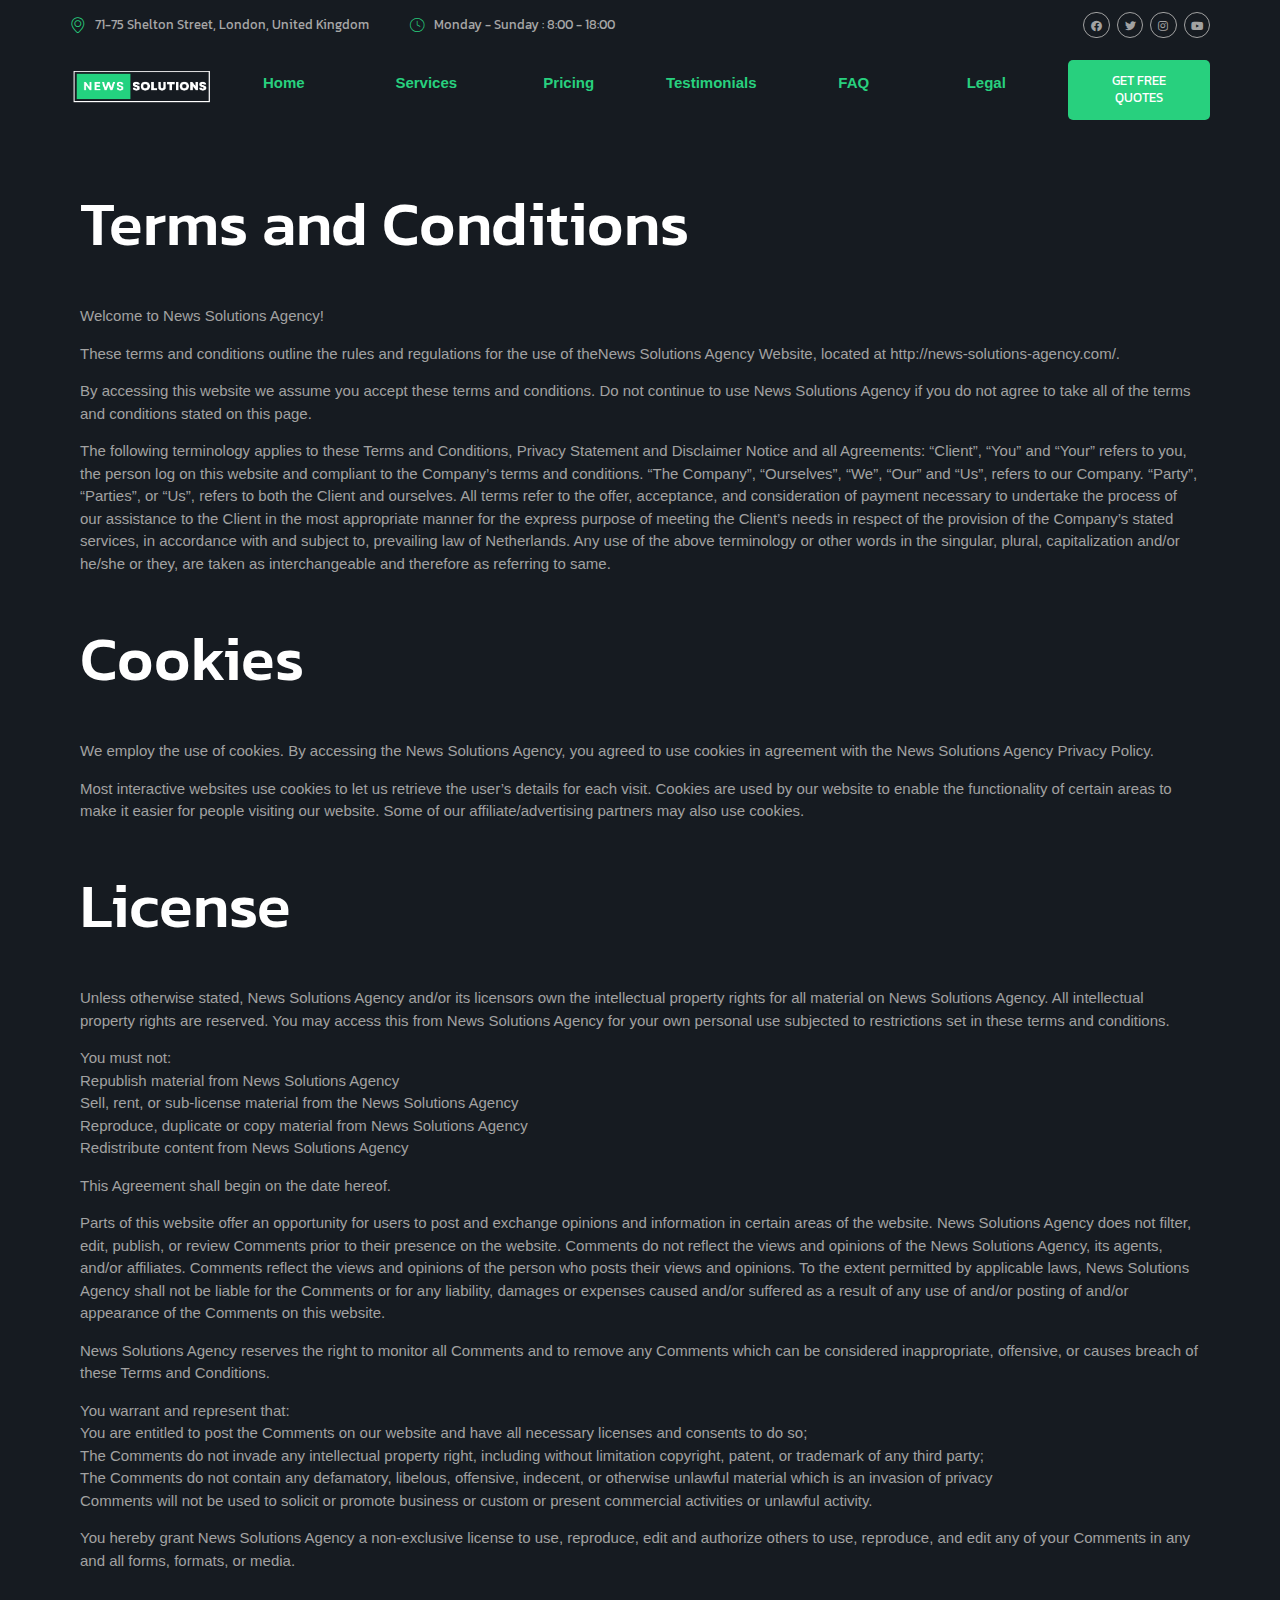
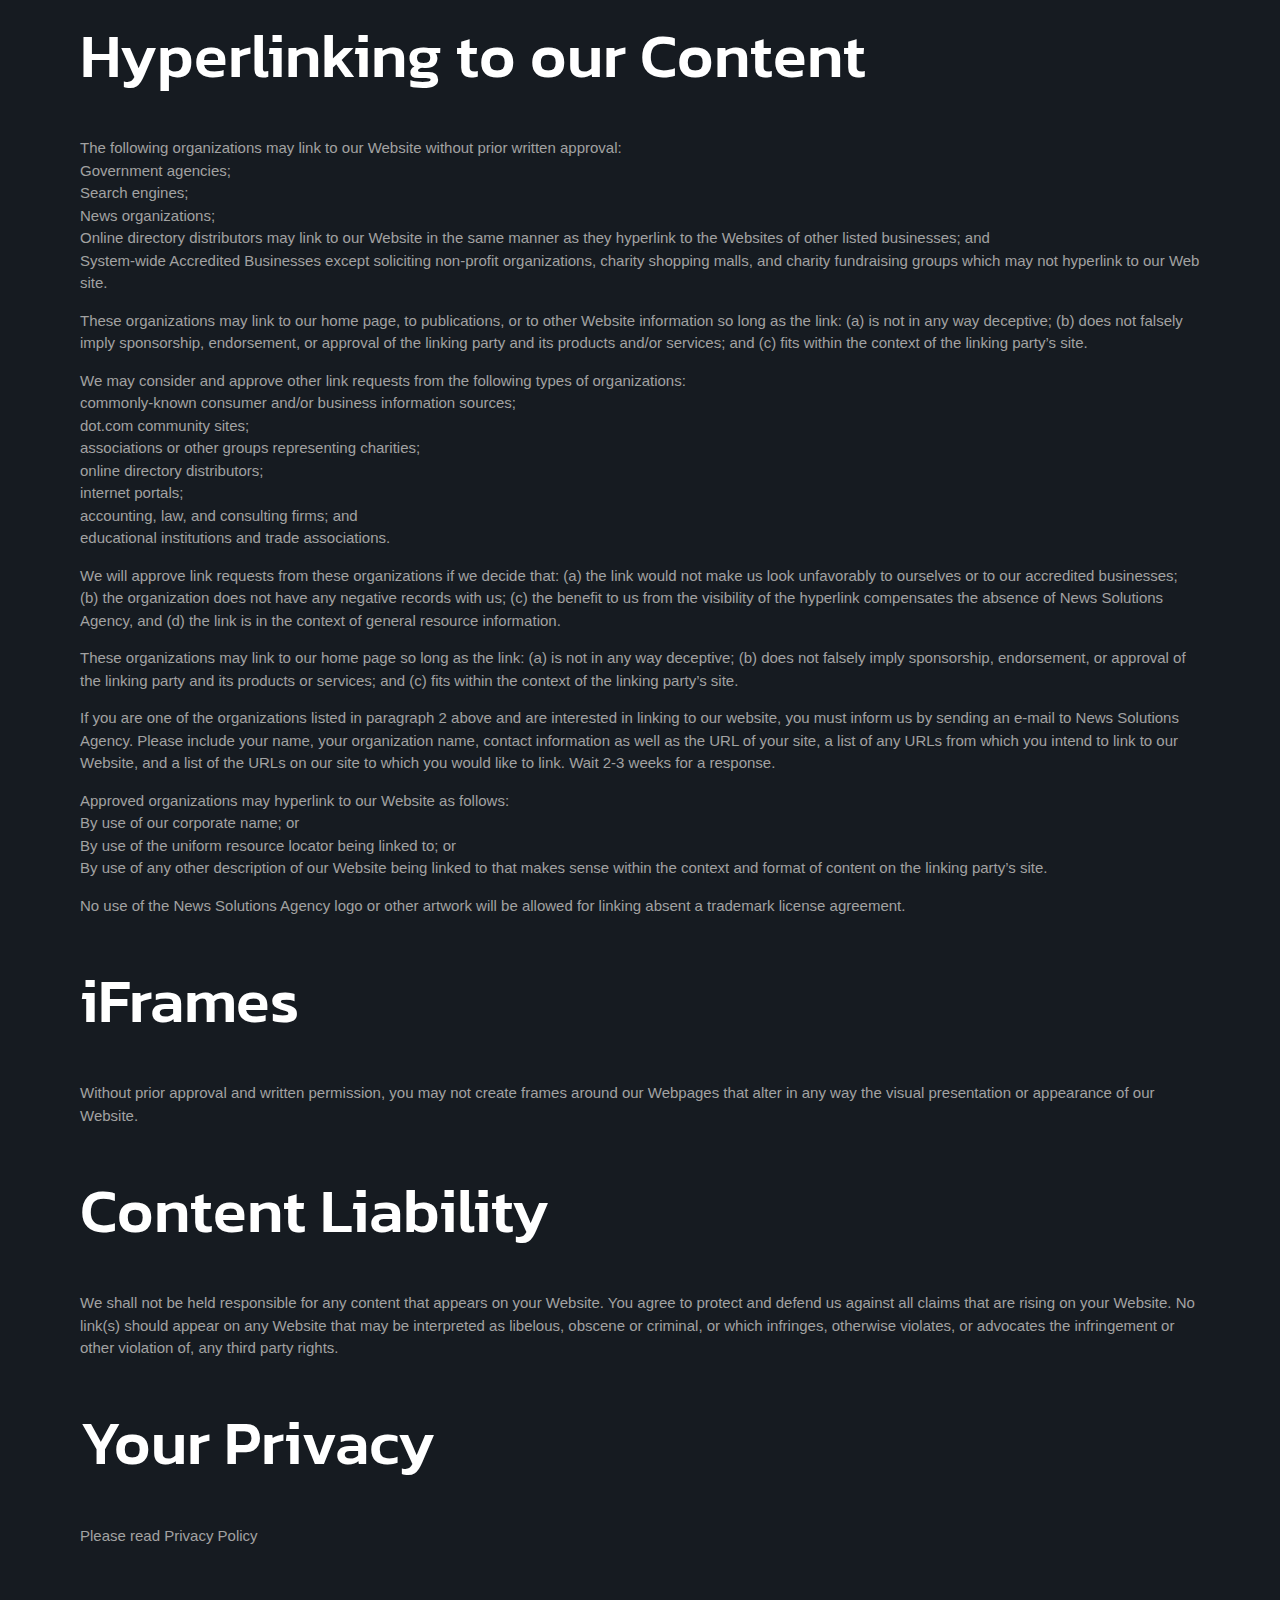
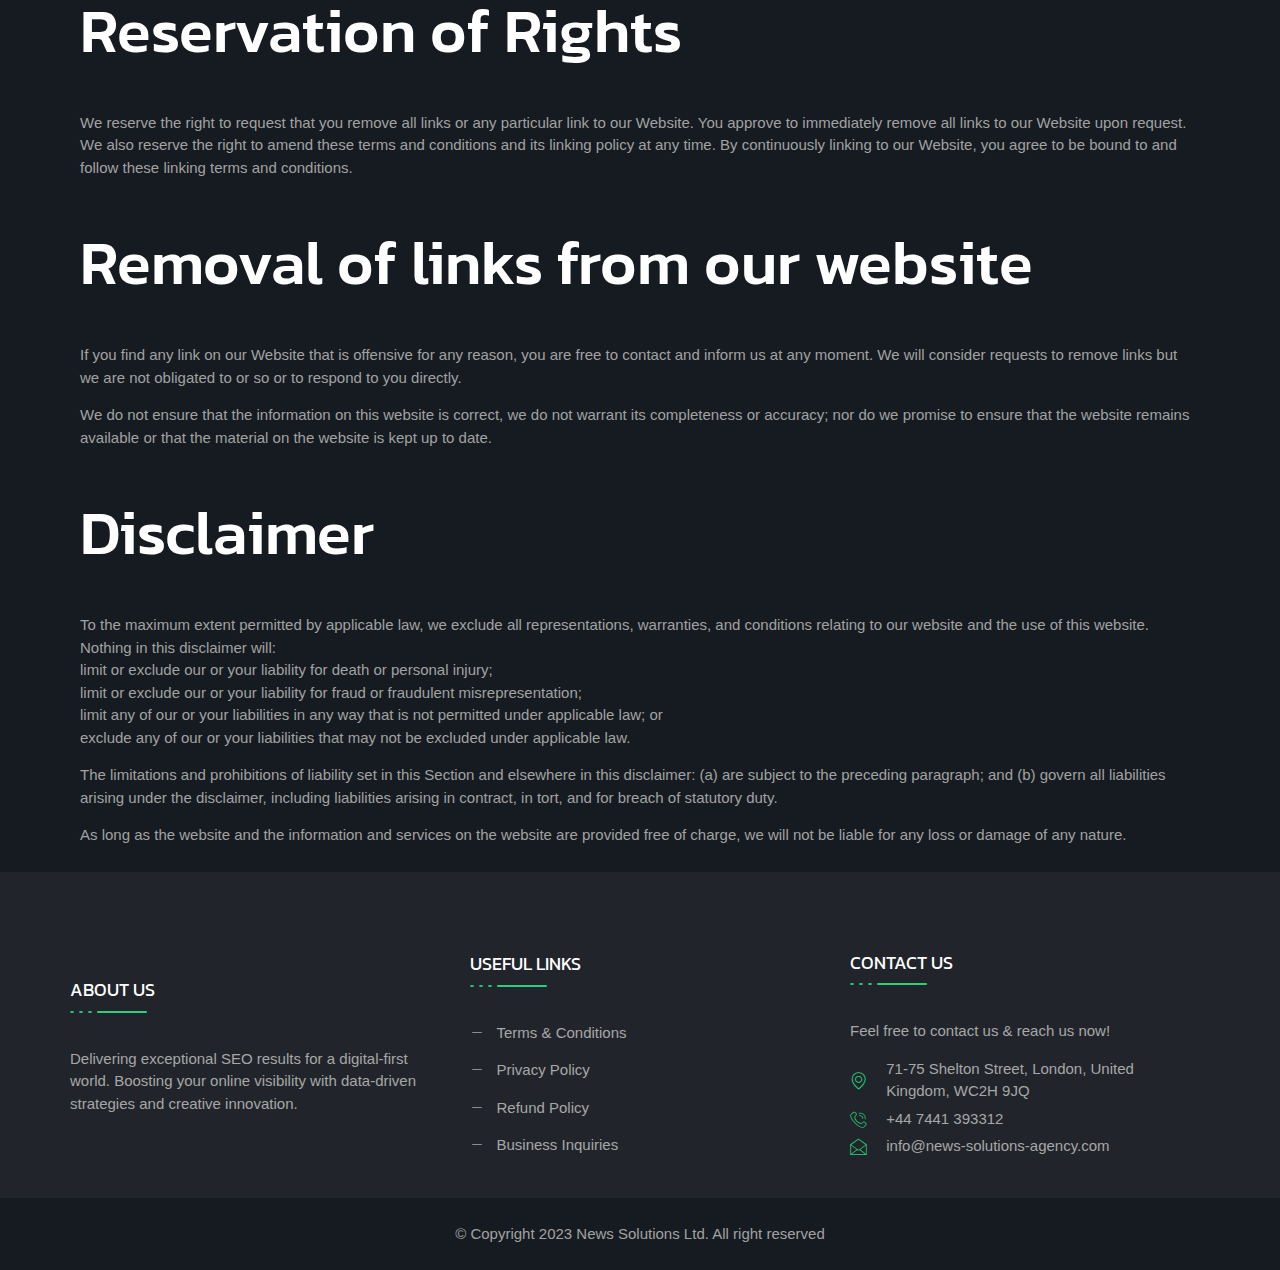
==== commit c37e4b95: "terms page" ====
--- a/terms.html
+++ b/terms.html
@@ -5,12 +5,10 @@
     <meta charset="utf-8" />
     <title>Home Page - News Solutions Agency</title>
     <meta name="viewport" content="width=device-width, initial-scale=1">
-
-	<link rel="preconnect" href="https://fonts.googleapis.com">
-	<link rel="preconnect" href="https://fonts.gstatic.com" crossorigin>
-	<link href="https://fonts.googleapis.com/css2?family=Kanit:wght@400;600&display=swap" rel="stylesheet">
-	<link rel="stylesheet" href="https://cdnjs.cloudflare.com/ajax/libs/font-awesome/5.15.4/css/all.min.css" integrity="sha512-1ycn6IcaQQ40/MKBW2W4Rhis/DbILU74C1vSrLJxCq57o941Ym01SwNsOMqvEBFlcgUa6xLiPY/NS5R+E6ztJQ==" crossorigin="anonymous" referrerpolicy="no-referrer" />
-
+    <link rel="preconnect" href="https://fonts.googleapis.com">
+    <link rel="preconnect" href="https://fonts.gstatic.com" crossorigin>
+    <link href="https://fonts.googleapis.com/css2?family=Kanit:wght@400;600&display=swap" rel="stylesheet">
+    <link rel="stylesheet" href="https://cdnjs.cloudflare.com/ajax/libs/font-awesome/5.15.4/css/all.min.css" integrity="sha512-1ycn6IcaQQ40/MKBW2W4Rhis/DbILU74C1vSrLJxCq57o941Ym01SwNsOMqvEBFlcgUa6xLiPY/NS5R+E6ztJQ==" crossorigin="anonymous" referrerpolicy="no-referrer" />
     <link rel="stylesheet" id="jkit-elements-main-css" href="./assets/css/main.css" media="all">
     <link rel="stylesheet" id="jkit-elements-main-css" href="./assets/css/wp-block-library-inline.css" media="all">
     <link rel="stylesheet" id="contact-form-7-css" href="./assets/css/styles.css" media="all">
@@ -18,7 +16,6 @@
     <link rel="stylesheet" id="woocommerce-smallscreen-css" href="./assets/css/woocommerce-smallscreen.css" media="only screen and (max-width: 768px)">
     <link rel="stylesheet" id="woocommerce-blocktheme-css" href="./assets/css/woocommerce-blocktheme.css" media="all">
     <link rel="stylesheet" id="woocommerce-general-css" href="./assets/css/twenty-twenty-three.css" media="all">
-    
     <link rel="stylesheet" id="hfe-style-css" href="./assets/css/header-footer-elementor.css" media="all">
     <!-- <link rel="stylesheet" id="elementor-icons-css" href="./assets/css/elementor-icons.min.css" media="all"> -->
     <link rel="stylesheet" id="elementor-frontend-css" href="./assets/css/frontend-lite.min.css" media="all">
@@ -36,19 +33,19 @@
     <script src="./assets/js/jquery.min.js" id="jquery-core-js"></script>
     <script src="./assets/js/jquery-migrate.min.js" id="jquery-migrate-js"></script>
     <script src="./assets/js/v4-shims.min.js" id="font-awesome-4-shim-js"></script>
-    
 </head>
 
 <body class="home page wp-embed-responsive woocommerce-js elementor-kit-997">
     <!-- home page page-id-1102 wp-embed-responsive theme-twentytwentythree woocommerce-block-theme-has-button-styles woocommerce-js ehf-template-twentytwentythree ehf-stylesheet-twentytwentythree jkit-color-scheme elementor-default elementor-template-canvas elementor-kit-997 elementor-page elementor-page-1102 e--ua-blink e--ua-chrome e--ua-webkit -->
     <div data-elementor-type="wp-page" data-elementor-id="1102" class="elementor elementor-1102">
+        <!-- header area  -->
         <section class="elementor-section elementor-top-section elementor-element elementor-element-1b7e18ed elementor-section-boxed elementor-section-height-default elementor-section-height-default" data-id="1b7e18ed" data-element_type="section" data-settings="{&quot;background_background&quot;:&quot;classic&quot;}">
             <div class="elementor-container elementor-column-gap-no">
                 <div class="elementor-column elementor-col-50 elementor-top-column elementor-element elementor-element-661d631e" data-id="661d631e" data-element_type="column">
                     <div class="elementor-widget-wrap elementor-element-populated">
                         <div class="elementor-element elementor-element-60f7c299 elementor-icon-list--layout-inline elementor-mobile-align-center elementor-list-item-link-full_width elementor-widget elementor-widget-icon-list" data-id="60f7c299" data-element_type="widget" data-widget_type="icon-list.default">
                             <div class="elementor-widget-container">
-                                <link rel="stylesheet" href="./assets/css/widget-icon-list.min.css">  
+                                <link rel="stylesheet" href="./assets/css/widget-icon-list.min.css">
                                 <ul class="elementor-icon-list-items elementor-inline-items">
                                     <li class="elementor-icon-list-item elementor-inline-item">
                                         <span class="elementor-icon-list-icon">
@@ -221,1664 +218,100 @@
                 </div>
             </div>
         </section>
-        <section class="elementor-section elementor-top-section elementor-element elementor-element-5c48ef69 elementor-section-height-min-height elementor-section-boxed elementor-section-height-default elementor-section-items-middle" data-id="5c48ef69" data-element_type="section" data-settings="{&quot;background_background&quot;:&quot;classic&quot;}">
-            <div class="elementor-background-overlay"></div>
-            <div class="elementor-container elementor-column-gap-no">
-                <div class="elementor-column elementor-col-100 elementor-top-column elementor-element elementor-element-623418eb" data-id="623418eb" data-element_type="column" data-settings="{&quot;background_background&quot;:&quot;classic&quot;}">
-                    <div class="elementor-widget-wrap elementor-element-populated">
-                        <div class="elementor-background-overlay"></div>
-                        <div class="elementor-element elementor-element-3b72167 elementor-widget elementor-widget-elementskit-heading" data-id="3b72167" data-element_type="widget" data-widget_type="elementskit-heading.default">
-                            <div class="elementor-widget-container">
-                                <div class="ekit-wid-con">
-                                    <div class="ekit-heading elementskit-section-title-wraper text_center   ekit_heading_tablet-   ekit_heading_mobile-">
-                                        <h2 class="ekit-heading--title elementskit-section-title ">#1 SEARCH ENGINE OPTIMIZATION <span><span>AGENCY</span></span></h2>
-                                        <div class="ekit_heading_separetor_wraper ekit_heading_elementskit-border-divider">
-                                            <div class="elementskit-border-divider"></div>
-                                        </div>
-                                        <div class="ekit-heading__description">
-                                            <p>We are a full-service SEO Agency. We work on Digital Marketing strategies that can get your business on higher rankings.</p>
-                                        </div>
-                                    </div>
-                                </div>
-                            </div>
-                        </div>
-                        <div class="elementor-element elementor-element-4e2a122f elementor-widget__width-auto elementor-mobile-align-center elementor-widget-mobile__width-inherit elementor-widget elementor-widget-button" data-id="4e2a122f" data-element_type="widget" data-widget_type="button.default">
-                            <div class="elementor-widget-container">
-                                <div class="elementor-button-wrapper">
-                                    <a href="http://news-solutions-agency.com/#services" class="elementor-button-link elementor-button elementor-size-sm" role="button">
-                                        <span class="elementor-button-content-wrapper">
-                                            <span class="elementor-button-text">LEARN MORE</span>
-                                        </span>
-                                    </a>
-                                </div>
-                            </div>
-                        </div>
-                        <div class="elementor-element elementor-element-5a4f65f5 elementor-widget__width-auto elementor-mobile-align-center elementor-widget-mobile__width-inherit elementor-widget elementor-widget-button" data-id="5a4f65f5" data-element_type="widget" data-widget_type="button.default">
-                            <div class="elementor-widget-container">
-                                <div class="elementor-button-wrapper">
-                                    <a href="http://news-solutions-agency.com/#pricing" class="elementor-button-link elementor-button elementor-size-sm" role="button">
-                                        <span class="elementor-button-content-wrapper">
-                                            <span class="elementor-button-text">VIEWS PLANS</span>
-                                        </span>
-                                    </a>
-                                </div>
+        <!-- header area  -->
+        <section class="elementor-section elementor-top-section elementor-element elementor-element-1e45ee8 elementor-section-boxed elementor-section-height-default elementor-section-height-default" data-id="1e45ee8" data-element_type="section">
+            <div class="elementor-container elementor-column-gap-default">
+                <div class="elementor-column elementor-col-100 elementor-top-column elementor-element elementor-element-72d444b" data-id="72d444b" data-element_type="column">
+                    <div class="elementor-widget-wrap elementor-element-populated">
+                        <div class="elementor-element elementor-element-77cdfc7 elementor-widget elementor-widget-text-editor" data-id="77cdfc7" data-element_type="widget" data-widget_type="text-editor.default">
+                            <div class="elementor-widget-container">
+                                <section>
+                                    <div>
+                                        <h2>Terms and Conditions</h2>
+                                        <p>Welcome to News Solutions Agency!</p>
+                                        <p>These terms and conditions outline the rules and regulations for the use of theNews Solutions Agency Website, located at http://news-solutions-agency.com/.<br></p>
+                                        <p>By accessing this website we assume you accept these terms and conditions. Do not continue to use News Solutions Agency if you do not agree to take all of the terms and conditions stated on this page.</p>
+                                        <p>The following terminology applies to these Terms and Conditions, Privacy Statement and Disclaimer Notice and all Agreements: “Client”, “You” and “Your” refers to you, the person log on this website and compliant to the Company’s terms and conditions. “The Company”, “Ourselves”, “We”, “Our” and “Us”, refers to our Company. “Party”, “Parties”, or “Us”, refers to both the Client and ourselves. All terms refer to the offer, acceptance, and consideration of payment necessary to undertake the process of our assistance to the Client in the most appropriate manner for the express purpose of meeting the Client’s needs in respect of the provision of the Company’s stated services, in accordance with and subject to, prevailing law of Netherlands. Any use of the above terminology or other words in the singular, plural, capitalization and/or he/she or they, are taken as interchangeable and therefore as referring to same.</p>
+                                    </div>
+                                </section>
+                                <section>
+                                    <div>
+                                        <h2>Cookies</h2>
+                                        <p>We employ the use of cookies. By accessing the News Solutions Agency, you agreed to use cookies in agreement with the News Solutions Agency Privacy Policy.</p>
+                                        <p>Most interactive websites use cookies to let us retrieve the user’s details for each visit. Cookies are used by our website to enable the functionality of certain areas to make it easier for people visiting our website. Some of our affiliate/advertising partners may also use cookies.</p>
+                                    </div>
+                                </section>
+                                <section>
+                                    <div>
+                                        <h2>License</h2>
+                                        <p>Unless otherwise stated, News Solutions Agency and/or its licensors own the intellectual property rights for all material on News Solutions Agency. All intellectual property rights are reserved. You may access this from News Solutions Agency for your own personal use subjected to restrictions set in these terms and conditions.</p>
+                                        <p>You must not:<br>Republish material from News Solutions Agency<br>Sell, rent, or sub-license material from the News Solutions Agency<br>Reproduce, duplicate or copy material from News Solutions Agency<br>Redistribute content from News Solutions Agency</p>
+                                        <p>This Agreement shall begin on the date hereof.</p>
+                                        <p>Parts of this website offer an opportunity for users to post and exchange opinions and information in certain areas of the website. News Solutions Agency does not filter, edit, publish, or review Comments prior to their presence on the website. Comments do not reflect the views and opinions of the News Solutions Agency, its agents, and/or affiliates. Comments reflect the views and opinions of the person who posts their views and opinions. To the extent permitted by applicable laws, News Solutions Agency shall not be liable for the Comments or for any liability, damages or expenses caused and/or suffered as a result of any use of and/or posting of and/or appearance of the Comments on this website.</p>
+                                        <p>News Solutions Agency reserves the right to monitor all Comments and to remove any Comments which can be considered inappropriate, offensive, or causes breach of these Terms and Conditions.</p>
+                                        <p>You warrant and represent that:<br>You are entitled to post the Comments on our website and have all necessary licenses and consents to do so;<br>The Comments do not invade any intellectual property right, including without limitation copyright, patent, or trademark of any third party;<br>The Comments do not contain any defamatory, libelous, offensive, indecent, or otherwise unlawful material which is an invasion of privacy<br>Comments will not be used to solicit or promote business or custom or present commercial activities or unlawful activity.</p>
+                                        <p>You hereby grant News Solutions Agency a non-exclusive license to use, reproduce, edit and authorize others to use, reproduce, and edit any of your Comments in any and all forms, formats, or media.</p>
+                                    </div>
+                                </section>
+                                <section>
+                                    <div>
+                                        <h2>Hyperlinking to our Content</h2>
+                                        <p>The following organizations may link to our Website without prior written approval:<br>Government agencies;<br>Search engines;<br>News organizations;<br>Online directory distributors may link to our Website in the same manner as they hyperlink to the Websites of other listed businesses; and<br>System-wide Accredited Businesses except soliciting non-profit organizations, charity shopping malls, and charity fundraising groups which may not hyperlink to our Web site.</p>
+                                        <p>These organizations may link to our home page, to publications, or to other Website information so long as the link: (a) is not in any way deceptive; (b) does not falsely imply sponsorship, endorsement, or approval of the linking party and its products and/or services; and (c) fits within the context of the linking party’s site.</p>
+                                        <p>We may consider and approve other link requests from the following types of organizations:<br>commonly-known consumer and/or business information sources;<br>dot.com community sites;<br>associations or other groups representing charities;<br>online directory distributors;<br>internet portals;<br>accounting, law, and consulting firms; and<br>educational institutions and trade associations.</p>
+                                        <p>We will approve link requests from these organizations if we decide that: (a) the link would not make us look unfavorably to ourselves or to our accredited businesses; (b) the organization does not have any negative records with us; (c) the benefit to us from the visibility of the hyperlink compensates the absence of News Solutions Agency, and (d) the link is in the context of general resource information.</p>
+                                        <p>These organizations may link to our home page so long as the link: (a) is not in any way deceptive; (b) does not falsely imply sponsorship, endorsement, or approval of the linking party and its products or services; and (c) fits within the context of the linking party’s site.</p>
+                                        <p>If you are one of the organizations listed in paragraph 2 above and are interested in linking to our website, you must inform us by sending an e-mail to News Solutions Agency. Please include your name, your organization name, contact information as well as the URL of your site, a list of any URLs from which you intend to link to our Website, and a list of the URLs on our site to which you would like to link. Wait 2-3 weeks for a response.</p>
+                                        <p>Approved organizations may hyperlink to our Website as follows:<br>By use of our corporate name; or<br>By use of the uniform resource locator being linked to; or<br>By use of any other description of our Website being linked to that makes sense within the context and format of content on the linking party’s site.</p>
+                                        <p>No use of the News Solutions Agency logo or other artwork will be allowed for linking absent a trademark license agreement.</p>
+                                    </div>
+                                </section>
+                                <section>
+                                    <div>
+                                        <h2>iFrames</h2>
+                                        <p>Without prior approval and written permission, you may not create frames around our Webpages that alter in any way the visual presentation or appearance of our Website.</p>
+                                    </div>
+                                </section>
+                                <section>
+                                    <div>
+                                        <h2>Content Liability</h2>
+                                        <p>We shall not be held responsible for any content that appears on your Website. You agree to protect and defend us against all claims that are rising on your Website. No link(s) should appear on any Website that may be interpreted as libelous, obscene or criminal, or which infringes, otherwise violates, or advocates the infringement or other violation of, any third party rights.</p>
+                                    </div>
+                                </section>
+                                <section>
+                                    <div>
+                                        <h2>Your Privacy</h2>
+                                        <p>Please read Privacy Policy</p>
+                                    </div>
+                                </section>
+                                <section>
+                                    <div>
+                                        <h2>Reservation of Rights</h2>
+                                        <p>We reserve the right to request that you remove all links or any particular link to our Website. You approve to immediately remove all links to our Website upon request. We also reserve the right to amend these terms and conditions and its linking policy at any time. By continuously linking to our Website, you agree to be bound to and follow these linking terms and conditions.</p>
+                                    </div>
+                                </section>
+                                <section>
+                                    <div>
+                                        <h2>Removal of links from our website</h2>
+                                        <p>If you find any link on our Website that is offensive for any reason, you are free to contact and inform us at any moment. We will consider requests to remove links but we are not obligated to or so or to respond to you directly.</p>
+                                        <p>We do not ensure that the information on this website is correct, we do not warrant its completeness or accuracy; nor do we promise to ensure that the website remains available or that the material on the website is kept up to date.</p>
+                                    </div>
+                                </section>
+                                <section>
+                                    <div>
+                                        <h2>Disclaimer</h2>
+                                        <p>To the maximum extent permitted by applicable law, we exclude all representations, warranties, and conditions relating to our website and the use of this website. Nothing in this disclaimer will:<br>limit or exclude our or your liability for death or personal injury;<br>limit or exclude our or your liability for fraud or fraudulent misrepresentation;<br>limit any of our or your liabilities in any way that is not permitted under applicable law; or<br>exclude any of our or your liabilities that may not be excluded under applicable law.</p>
+                                        <p>The limitations and prohibitions of liability set in this Section and elsewhere in this disclaimer: (a) are subject to the preceding paragraph; and (b) govern all liabilities arising under the disclaimer, including liabilities arising in contract, in tort, and for breach of statutory duty.</p>
+                                        <p>As long as the website and the information and services on the website are provided free of charge, we will not be liable for any loss or damage of any nature.</p>
+                                    </div>
+                                </section>
                             </div>
                         </div>
                     </div>
                 </div>
             </div>
         </section>
-        <section class="elementor-section elementor-top-section elementor-element elementor-element-2161c8b1 elementor-section-boxed elementor-section-height-default elementor-section-height-default" data-id="2161c8b1" data-element_type="section" id="services">
-            <div class="elementor-background-overlay"></div>
-            <div class="elementor-container elementor-column-gap-no">
-                <div class="elementor-column elementor-col-100 elementor-top-column elementor-element elementor-element-5d0ec527" data-id="5d0ec527" data-element_type="column">
-                    <div class="elementor-widget-wrap elementor-element-populated">
-                        <section class="elementor-section elementor-inner-section elementor-element elementor-element-1abf7b2e elementor-section-boxed elementor-section-height-default elementor-section-height-default" data-id="1abf7b2e" data-element_type="section">
-                            <div class="elementor-container elementor-column-gap-no">
-                                <div class="elementor-column elementor-col-50 elementor-inner-column elementor-element elementor-element-1fdefb09" data-id="1fdefb09" data-element_type="column">
-                                    <div class="elementor-widget-wrap elementor-element-populated">
-                                        <div class="elementor-element elementor-element-564a1b6b elementor-widget elementor-widget-elementskit-heading" data-id="564a1b6b" data-element_type="widget" data-widget_type="elementskit-heading.default">
-                                            <div class="elementor-widget-container">
-                                                <div class="ekit-wid-con">
-                                                    <div class="ekit-heading elementskit-section-title-wraper text_left   ekit_heading_tablet-text_center   ekit_heading_mobile-">
-                                                        <h2 class="ekit-heading--title elementskit-section-title ">Explore Our Best <span><span>Services</span></span></h2>
-                                                        <div class="ekit_heading_separetor_wraper ekit_heading_elementskit-border-divider">
-                                                            <div class="elementskit-border-divider"></div>
-                                                        </div>
-                                                        <div class="ekit-heading__description">
-                                                            <p>Our team has the goods to get it done, and we’re with you every step of the way throughout your SEO journey with us.</p>
-                                                        </div>
-                                                    </div>
-                                                </div>
-                                            </div>
-                                        </div>
-                                    </div>
-                                </div>
-                                <div class="elementor-column elementor-col-50 elementor-inner-column elementor-element elementor-element-20a4137c" data-id="20a4137c" data-element_type="column">
-                                    <div class="elementor-widget-wrap elementor-element-populated">
-                                        <section class="elementor-section elementor-inner-section elementor-element elementor-element-46428668 elementor-section-boxed elementor-section-height-default elementor-section-height-default" data-id="46428668" data-element_type="section">
-                                            <div class="elementor-container elementor-column-gap-no">
-                                                <div class="elementor-column elementor-col-33 elementor-inner-column elementor-element elementor-element-17d8cbe4" data-id="17d8cbe4" data-element_type="column" data-settings="{&quot;background_background&quot;:&quot;classic&quot;}">
-                                                    <div class="elementor-widget-wrap elementor-element-populated">
-                                                        <div class="elementor-background-overlay"></div>
-                                                        <div class="elementor-element elementor-element-3ccb43df elementor-widget elementor-widget-heading" data-id="3ccb43df" data-element_type="widget" data-widget_type="heading.default">
-                                                            <div class="elementor-widget-container">
-                                                                <style>
-                                                                /*! elementor - v3.13.2 - 11-05-2023 */
-                                                                .elementor-heading-title {
-                                                                    padding: 0;
-                                                                    margin: 0;
-                                                                    line-height: 1
-                                                                }
-
-                                                                .elementor-widget-heading .elementor-heading-title[class*=elementor-size-]>a {
-                                                                    color: inherit;
-                                                                    font-size: inherit;
-                                                                    line-height: inherit
-                                                                }
-
-                                                                .elementor-widget-heading .elementor-heading-title.elementor-size-small {
-                                                                    font-size: 15px
-                                                                }
-
-                                                                .elementor-widget-heading .elementor-heading-title.elementor-size-medium {
-                                                                    font-size: 19px
-                                                                }
-
-                                                                .elementor-widget-heading .elementor-heading-title.elementor-size-large {
-                                                                    font-size: 29px
-                                                                }
-
-                                                                .elementor-widget-heading .elementor-heading-title.elementor-size-xl {
-                                                                    font-size: 39px
-                                                                }
-
-                                                                .elementor-widget-heading .elementor-heading-title.elementor-size-xxl {
-                                                                    font-size: 59px
-                                                                }
-                                                                </style>
-                                                                <h4 class="elementor-heading-title elementor-size-default">01.</h4>
-                                                            </div>
-                                                        </div>
-                                                        <div class="elementor-element elementor-element-c0c0bc2 elementor-view-default elementor-widget elementor-widget-icon" data-id="c0c0bc2" data-element_type="widget" data-widget_type="icon.default">
-                                                            <div class="elementor-widget-container">
-                                                                <div class="elementor-icon-wrapper">
-                                                                    <div class="elementor-icon elementor-animation-grow">
-                                                                        <i aria-hidden="true" class="icon icon-pencil_art"></i> </div>
-                                                                </div>
-                                                            </div>
-                                                        </div>
-                                                        <div class="elementor-element elementor-element-1f92b610 elementor-widget elementor-widget-heading" data-id="1f92b610" data-element_type="widget" data-widget_type="heading.default">
-                                                            <div class="elementor-widget-container">
-                                                                <h5 class="elementor-heading-title elementor-size-default"><a href="https://news-solutions-agency.com/#">ON-PAGE <br>SEO</a></h5>
-                                                            </div>
-                                                        </div>
-                                                        <div class="elementor-element elementor-element-2846899b elementor-widget elementor-widget-text-editor" data-id="2846899b" data-element_type="widget" data-widget_type="text-editor.default">
-                                                            <div class="elementor-widget-container">
-                                                                <p>We optimize your site’s content and HTML source code to make it more attractive to search engines, improving visibility and driving more organic traffic to your business.</p>
-                                                            </div>
-                                                        </div>
-                                                    </div>
-                                                </div>
-                                                <div class="elementor-column elementor-col-33 elementor-inner-column elementor-element elementor-element-71b95d00" data-id="71b95d00" data-element_type="column" data-settings="{&quot;background_background&quot;:&quot;classic&quot;}">
-                                                    <div class="elementor-widget-wrap elementor-element-populated">
-                                                        <div class="elementor-background-overlay"></div>
-                                                        <div class="elementor-element elementor-element-bcf48f5 elementor-widget elementor-widget-heading" data-id="bcf48f5" data-element_type="widget" data-widget_type="heading.default">
-                                                            <div class="elementor-widget-container">
-                                                                <h4 class="elementor-heading-title elementor-size-default">02.</h4>
-                                                            </div>
-                                                        </div>
-                                                        <div class="elementor-element elementor-element-54104c4c elementor-view-default elementor-widget elementor-widget-icon" data-id="54104c4c" data-element_type="widget" data-widget_type="icon.default">
-                                                            <div class="elementor-widget-container">
-                                                                <div class="elementor-icon-wrapper">
-                                                                    <div class="elementor-icon elementor-animation-grow">
-                                                                        <i aria-hidden="true" class="icon icon-design"></i> </div>
-                                                                </div>
-                                                            </div>
-                                                        </div>
-                                                        <div class="elementor-element elementor-element-26e85ee8 elementor-widget elementor-widget-heading" data-id="26e85ee8" data-element_type="widget" data-widget_type="heading.default">
-                                                            <div class="elementor-widget-container">
-                                                                <h5 class="elementor-heading-title elementor-size-default"><a href="https://news-solutions-agency.com/#">OFF-PAGE<br>SEO</a></h5>
-                                                            </div>
-                                                        </div>
-                                                        <div class="elementor-element elementor-element-52be699f elementor-widget elementor-widget-text-editor" data-id="52be699f" data-element_type="widget" data-widget_type="text-editor.default">
-                                                            <div class="elementor-widget-container">
-                                                                <p>We leverage link building, social media, and influencer marketing to enhance your brand’s authority and visibility in the digital space, driving increased traffic and higher rankings.</p>
-                                                            </div>
-                                                        </div>
-                                                    </div>
-                                                </div>
-                                                <div class="elementor-column elementor-col-33 elementor-inner-column elementor-element elementor-element-37d4b7a4" data-id="37d4b7a4" data-element_type="column" data-settings="{&quot;background_background&quot;:&quot;classic&quot;}">
-                                                    <div class="elementor-widget-wrap elementor-element-populated">
-                                                        <div class="elementor-background-overlay"></div>
-                                                        <div class="elementor-element elementor-element-5528b932 elementor-widget elementor-widget-heading" data-id="5528b932" data-element_type="widget" data-widget_type="heading.default">
-                                                            <div class="elementor-widget-container">
-                                                                <h4 class="elementor-heading-title elementor-size-default">03.</h4>
-                                                            </div>
-                                                        </div>
-                                                        <div class="elementor-element elementor-element-3f11ebd2 elementor-view-default elementor-widget elementor-widget-icon" data-id="3f11ebd2" data-element_type="widget" data-widget_type="icon.default">
-                                                            <div class="elementor-widget-container">
-                                                                <div class="elementor-icon-wrapper">
-                                                                    <div class="elementor-icon elementor-animation-grow">
-                                                                        <i aria-hidden="true" class="jki jki-chart2-light"></i> </div>
-                                                                </div>
-                                                            </div>
-                                                        </div>
-                                                        <div class="elementor-element elementor-element-63e5e38 elementor-widget elementor-widget-heading" data-id="63e5e38" data-element_type="widget" data-widget_type="heading.default">
-                                                            <div class="elementor-widget-container">
-                                                                <h5 class="elementor-heading-title elementor-size-default"><a href="https://news-solutions-agency.com/#">KEYWORD RESEARCH</a></h5>
-                                                            </div>
-                                                        </div>
-                                                        <div class="elementor-element elementor-element-728c0b1d elementor-widget elementor-widget-text-editor" data-id="728c0b1d" data-element_type="widget" data-widget_type="text-editor.default">
-                                                            <div class="elementor-widget-container">
-                                                                <p>We identify and analyze the terms that your target audience uses, enabling you to create optimized content that increases your visibility and drives quality traffic to your site.</p>
-                                                            </div>
-                                                        </div>
-                                                    </div>
-                                                </div>
-                                            </div>
-                                        </section>
-                                    </div>
-                                </div>
-                            </div>
-                        </section>
-                        <section class="elementor-section elementor-inner-section elementor-element elementor-element-78c14cf5 elementor-section-boxed elementor-section-height-default elementor-section-height-default" data-id="78c14cf5" data-element_type="section">
-                            <div class="elementor-container elementor-column-gap-no">
-                                <div class="elementor-column elementor-col-50 elementor-inner-column elementor-element elementor-element-47d40c09" data-id="47d40c09" data-element_type="column">
-                                    <div class="elementor-widget-wrap elementor-element-populated">
-                                        <section class="elementor-section elementor-inner-section elementor-element elementor-element-38dae297 elementor-section-boxed elementor-section-height-default elementor-section-height-default" data-id="38dae297" data-element_type="section">
-                                            <div class="elementor-container elementor-column-gap-no">
-                                                <div class="elementor-column elementor-col-33 elementor-inner-column elementor-element elementor-element-5cf7a1ca" data-id="5cf7a1ca" data-element_type="column" data-settings="{&quot;background_background&quot;:&quot;classic&quot;}">
-                                                    <div class="elementor-widget-wrap elementor-element-populated">
-                                                        <div class="elementor-background-overlay"></div>
-                                                        <div class="elementor-element elementor-element-407b4070 elementor-widget elementor-widget-heading" data-id="407b4070" data-element_type="widget" data-widget_type="heading.default">
-                                                            <div class="elementor-widget-container">
-                                                                <h4 class="elementor-heading-title elementor-size-default">04.</h4>
-                                                            </div>
-                                                        </div>
-                                                        <div class="elementor-element elementor-element-541cf6a3 elementor-view-default elementor-widget elementor-widget-icon" data-id="541cf6a3" data-element_type="widget" data-widget_type="icon.default">
-                                                            <div class="elementor-widget-container">
-                                                                <div class="elementor-icon-wrapper">
-                                                                    <div class="elementor-icon elementor-animation-grow">
-                                                                        <i aria-hidden="true" class="icon icon-laptop-phone"></i> </div>
-                                                                </div>
-                                                            </div>
-                                                        </div>
-                                                        <div class="elementor-element elementor-element-17a63189 elementor-widget elementor-widget-heading" data-id="17a63189" data-element_type="widget" data-widget_type="heading.default">
-                                                            <div class="elementor-widget-container">
-                                                                <h5 class="elementor-heading-title elementor-size-default"><a href="https://news-solutions-agency.com/#">BACKLINK REVIEW</a></h5>
-                                                            </div>
-                                                        </div>
-                                                        <div class="elementor-element elementor-element-4882759f elementor-widget elementor-widget-text-editor" data-id="4882759f" data-element_type="widget" data-widget_type="text-editor.default">
-                                                            <div class="elementor-widget-container">
-                                                                <p>We assess the quality and relevance of your incoming links, eliminating any harmful ones and fostering a healthy, beneficial link profile to enhance your SEO performance.</p>
-                                                            </div>
-                                                        </div>
-                                                    </div>
-                                                </div>
-                                                <div class="elementor-column elementor-col-33 elementor-inner-column elementor-element elementor-element-5ba4f4f3" data-id="5ba4f4f3" data-element_type="column" data-settings="{&quot;background_background&quot;:&quot;classic&quot;}">
-                                                    <div class="elementor-widget-wrap elementor-element-populated">
-                                                        <div class="elementor-background-overlay"></div>
-                                                        <div class="elementor-element elementor-element-6e47c16f elementor-widget elementor-widget-heading" data-id="6e47c16f" data-element_type="widget" data-widget_type="heading.default">
-                                                            <div class="elementor-widget-container">
-                                                                <h4 class="elementor-heading-title elementor-size-default">05.</h4>
-                                                            </div>
-                                                        </div>
-                                                        <div class="elementor-element elementor-element-2452f4a3 elementor-view-default elementor-widget elementor-widget-icon" data-id="2452f4a3" data-element_type="widget" data-widget_type="icon.default">
-                                                            <div class="elementor-widget-container">
-                                                                <div class="elementor-icon-wrapper">
-                                                                    <div class="elementor-icon elementor-animation-grow">
-                                                                        <i aria-hidden="true" class="jki jki-Profile-light"></i> </div>
-                                                                </div>
-                                                            </div>
-                                                        </div>
-                                                        <div class="elementor-element elementor-element-4c0c8137 elementor-widget elementor-widget-heading" data-id="4c0c8137" data-element_type="widget" data-widget_type="heading.default">
-                                                            <div class="elementor-widget-container">
-                                                                <h5 class="elementor-heading-title elementor-size-default"><a href="https://news-solutions-agency.com/#">Content Writing</a></h5>
-                                                            </div>
-                                                        </div>
-                                                        <div class="elementor-element elementor-element-78c3a427 elementor-widget elementor-widget-text-editor" data-id="78c3a427" data-element_type="widget" data-widget_type="text-editor.default">
-                                                            <div class="elementor-widget-container">
-                                                                <p>Our team of skilled writers creates engaging, SEO-optimized content that resonates with your audience, drives traffic, and fuels your brand’s growth in the online world.</p>
-                                                            </div>
-                                                        </div>
-                                                    </div>
-                                                </div>
-                                                <div class="elementor-column elementor-col-33 elementor-inner-column elementor-element elementor-element-173dfaf5" data-id="173dfaf5" data-element_type="column" data-settings="{&quot;background_background&quot;:&quot;classic&quot;}">
-                                                    <div class="elementor-widget-wrap elementor-element-populated">
-                                                        <div class="elementor-background-overlay"></div>
-                                                        <div class="elementor-element elementor-element-7199259a elementor-widget elementor-widget-heading" data-id="7199259a" data-element_type="widget" data-widget_type="heading.default">
-                                                            <div class="elementor-widget-container">
-                                                                <h4 class="elementor-heading-title elementor-size-default">06.</h4>
-                                                            </div>
-                                                        </div>
-                                                        <div class="elementor-element elementor-element-455cc8ff elementor-view-default elementor-widget elementor-widget-icon" data-id="455cc8ff" data-element_type="widget" data-widget_type="icon.default">
-                                                            <div class="elementor-widget-container">
-                                                                <div class="elementor-icon-wrapper">
-                                                                    <div class="elementor-icon elementor-animation-grow">
-                                                                        <i aria-hidden="true" class="jki jki-cloud-computing-light"></i> </div>
-                                                                </div>
-                                                            </div>
-                                                        </div>
-                                                        <div class="elementor-element elementor-element-48ddfd0a elementor-widget elementor-widget-heading" data-id="48ddfd0a" data-element_type="widget" data-widget_type="heading.default">
-                                                            <div class="elementor-widget-container">
-                                                                <h5 class="elementor-heading-title elementor-size-default"><a href="https://news-solutions-agency.com/#">URL
-                                                                        <br>STRUCTURE</a></h5>
-                                                            </div>
-                                                        </div>
-                                                        <div class="elementor-element elementor-element-40f4ac89 elementor-widget elementor-widget-text-editor" data-id="40f4ac89" data-element_type="widget" data-widget_type="text-editor.default">
-                                                            <div class="elementor-widget-container">
-                                                                <p>We optimize your website’s URLs to be clear, concise, and search engine friendly, enabling easier navigation for users and better understanding by search engines, leading to improved rankings and user experience.</p>
-                                                            </div>
-                                                        </div>
-                                                    </div>
-                                                </div>
-                                            </div>
-                                        </section>
-                                    </div>
-                                </div>
-                                <div class="elementor-column elementor-col-50 elementor-inner-column elementor-element elementor-element-394ae5e5" data-id="394ae5e5" data-element_type="column" data-settings="{&quot;background_background&quot;:&quot;classic&quot;}">
-                                    <div class="elementor-widget-wrap elementor-element-populated">
-                                        <div class="elementor-background-overlay"></div>
-                                        <div class="elementor-element elementor-element-340a3733 elementor-widget elementor-widget-heading" data-id="340a3733" data-element_type="widget" data-widget_type="heading.default">
-                                            <div class="elementor-widget-container">
-                                                <h4 class="elementor-heading-title elementor-size-default">Providing best services &amp; result since 2022!</h4>
-                                            </div>
-                                        </div>
-                                    </div>
-                                </div>
-                            </div>
-                        </section>
-                    </div>
-                </div>
-            </div>
-        </section>
-        <section class="elementor-section elementor-top-section elementor-element elementor-element-131be307 elementor-reverse-tablet elementor-reverse-mobile elementor-section-boxed elementor-section-height-default elementor-section-height-default" data-id="131be307" data-element_type="section">
-            <div class="elementor-background-overlay"></div>
-            <div class="elementor-container elementor-column-gap-no">
-                <div class="elementor-column elementor-col-50 elementor-top-column elementor-element elementor-element-13c130f9" data-id="13c130f9" data-element_type="column" data-settings="{&quot;background_background&quot;:&quot;classic&quot;}">
-                    <div class="elementor-widget-wrap elementor-element-populated">
-                        <div class="elementor-background-overlay"></div>
-                        <section class="elementor-section elementor-inner-section elementor-element elementor-element-3a4d9037 elementor-section-boxed elementor-section-height-default elementor-section-height-default" data-id="3a4d9037" data-element_type="section">
-                            <div class="elementor-container elementor-column-gap-no">
-                                <div class="elementor-column elementor-col-50 elementor-inner-column elementor-element elementor-element-27cfee9a" data-id="27cfee9a" data-element_type="column">
-                                    <div class="elementor-widget-wrap elementor-element-populated">
-                                        <div class="elementor-element elementor-element-4a2ef0b0 elementor-widget elementor-widget-image" data-id="4a2ef0b0" data-element_type="widget" data-widget_type="image.default">
-                                            <div class="elementor-widget-container">
-                                                <style>
-                                                /*! elementor - v3.13.2 - 11-05-2023 */
-                                                .elementor-widget-image {
-                                                    text-align: center
-                                                }
-
-                                                .elementor-widget-image a {
-                                                    display: inline-block
-                                                }
-
-                                                .elementor-widget-image a img[src$=".svg"] {
-                                                    width: 48px
-                                                }
-
-                                                .elementor-widget-image img {
-                                                    vertical-align: middle;
-                                                    display: inline-block
-                                                }
-                                                </style> <img width="400" height="400" src="./assets/images/img-08.jpg" class="attachment-large size-large wp-image-1008" alt="" decoding="async" loading="lazy">
-                                            </div>
-                                        </div>
-                                        <div class="elementor-element elementor-element-60cadac0 elementor-widget elementor-widget-image" data-id="60cadac0" data-element_type="widget" data-widget_type="image.default">
-                                            <div class="elementor-widget-container">
-                                                <img width="400" height="400" src="./assets/images/img-07.jpg" class="attachment-large size-large wp-image-1009" alt="" decoding="async" loading="lazy"> </div>
-                                        </div>
-                                    </div>
-                                </div>
-                                <div class="elementor-column elementor-col-50 elementor-inner-column elementor-element elementor-element-15296271" data-id="15296271" data-element_type="column">
-                                    <div class="elementor-widget-wrap elementor-element-populated">
-                                        <div class="elementor-element elementor-element-7189e58e elementor-widget elementor-widget-image" data-id="7189e58e" data-element_type="widget" data-widget_type="image.default">
-                                            <div class="elementor-widget-container">
-                                                <img width="400" height="540" src="./assets/images/img-06.jpg" class="attachment-large size-large wp-image-1010" alt="" decoding="async" loading="lazy"> </div>
-                                        </div>
-                                        <div class="elementor-element elementor-element-258fba2 elementor-position-left elementor-vertical-align-middle elementor-view-default elementor-mobile-position-top elementor-widget elementor-widget-icon-box" data-id="258fba2" data-element_type="widget" data-widget_type="icon-box.default">
-                                            <div class="elementor-widget-container">
-                                                <link rel="stylesheet" href="./assets/css/widget-icon-box.min.css">
-                                                <div class="elementor-icon-box-wrapper">
-                                                    <div class="elementor-icon-box-icon">
-                                                        <span class="elementor-icon elementor-animation-">
-                                                            <i aria-hidden="true" class="fas fa-award"></i> </span>
-                                                    </div>
-                                                    <div class="elementor-icon-box-content">
-                                                        <h1 class="elementor-icon-box-title">
-                                                            <span>
-                                                                2+ </span>
-                                                        </h1>
-                                                        <p class="elementor-icon-box-description">
-                                                            Years of experience
-                                                            in this field. </p>
-                                                    </div>
-                                                </div>
-                                            </div>
-                                        </div>
-                                    </div>
-                                </div>
-                            </div>
-                        </section>
-                    </div>
-                </div>
-                <div class="elementor-column elementor-col-50 elementor-top-column elementor-element elementor-element-e26c996" data-id="e26c996" data-element_type="column">
-                    <div class="elementor-widget-wrap elementor-element-populated">
-                        <div class="elementor-element elementor-element-63902c67 elementor-widget elementor-widget-elementskit-heading" data-id="63902c67" data-element_type="widget" data-widget_type="elementskit-heading.default">
-                            <div class="elementor-widget-container">
-                                <div class="ekit-wid-con">
-                                    <div class="ekit-heading elementskit-section-title-wraper text_left   ekit_heading_tablet-   ekit_heading_mobile-text_center">
-                                        <h2 class="ekit-heading--title elementskit-section-title ">Are You Ready To Grow Your <span><span>Business?</span></span></h2>
-                                        <div class="ekit_heading_separetor_wraper ekit_heading_elementskit-border-divider">
-                                            <div class="elementskit-border-divider"></div>
-                                        </div>
-                                        <div class="ekit-heading__description">
-                                            <p>Unleash the full potential of your online presence with our tailored SEO strategies. Partner with us for exponential growth and sustained success in your digital journey.</p>
-                                        </div>
-                                    </div>
-                                </div>
-                            </div>
-                        </div>
-                        <div class="elementor-element elementor-element-3951fda6 elementor-position-left elementor-vertical-align-middle elementor-widget__width-initial elementor-view-default elementor-mobile-position-top elementor-widget elementor-widget-icon-box" data-id="3951fda6" data-element_type="widget" data-widget_type="icon-box.default">
-                            <div class="elementor-widget-container">
-                                <div class="elementor-icon-box-wrapper">
-                                    <div class="elementor-icon-box-icon">
-                                        <span class="elementor-icon elementor-animation-">
-                                            <i aria-hidden="true" class="icon icon-chart2"></i> </span>
-                                    </div>
-                                    <div class="elementor-icon-box-content">
-                                        <h5 class="elementor-icon-box-title">
-                                            <span>
-                                                Business Growth </span>
-                                        </h5>
-                                    </div>
-                                </div>
-                            </div>
-                        </div>
-                        <div class="elementor-element elementor-element-70d50d6a elementor-position-left elementor-vertical-align-middle elementor-widget__width-initial elementor-view-default elementor-mobile-position-top elementor-widget elementor-widget-icon-box" data-id="70d50d6a" data-element_type="widget" data-widget_type="icon-box.default">
-                            <div class="elementor-widget-container">
-                                <div class="elementor-icon-box-wrapper">
-                                    <div class="elementor-icon-box-icon">
-                                        <span class="elementor-icon elementor-animation-">
-                                            <i aria-hidden="true" class="jki jki-design-light"></i> </span>
-                                    </div>
-                                    <div class="elementor-icon-box-content">
-                                        <h5 class="elementor-icon-box-title">
-                                            <span>
-                                                Marketing Solution </span>
-                                        </h5>
-                                    </div>
-                                </div>
-                            </div>
-                        </div>
-                        <div class="elementor-element elementor-element-73fcfe11 elementor-align-left elementor-mobile-align-center elementor-icon-list--layout-traditional elementor-list-item-link-full_width elementor-widget elementor-widget-icon-list" data-id="73fcfe11" data-element_type="widget" data-widget_type="icon-list.default">
-                            <div class="elementor-widget-container">
-                                <ul class="elementor-icon-list-items">
-                                    <li class="elementor-icon-list-item">
-                                        <span class="elementor-icon-list-icon">
-                                            <i aria-hidden="true" class="fas fa-check-circle"></i> </span>
-                                        <span class="elementor-icon-list-text">Results-Oriented Strategies</span>
-                                    </li>
-                                    <li class="elementor-icon-list-item">
-                                        <span class="elementor-icon-list-icon">
-                                            <i aria-hidden="true" class="fas fa-check-circle"></i> </span>
-                                        <span class="elementor-icon-list-text">Tailored SEO Solutions</span>
-                                    </li>
-                                    <li class="elementor-icon-list-item">
-                                        <span class="elementor-icon-list-icon">
-                                            <i aria-hidden="true" class="fas fa-check-circle"></i> </span>
-                                        <span class="elementor-icon-list-text">Sustainable Business Growth</span>
-                                    </li>
-                                </ul>
-                            </div>
-                        </div>
-                        <div class="elementor-element elementor-element-410dad2f elementor-mobile-align-center elementor-widget elementor-widget-button" data-id="410dad2f" data-element_type="widget" data-widget_type="button.default">
-                            <div class="elementor-widget-container">
-                                <div class="elementor-button-wrapper">
-                                    <a href="http://news-solutions-agency.com/#pricing" class="elementor-button-link elementor-button elementor-size-sm" role="button">
-                                        <span class="elementor-button-content-wrapper">
-                                            <span class="elementor-button-text">EXPLORE OUR PLANS</span>
-                                        </span>
-                                    </a>
-                                </div>
-                            </div>
-                        </div>
-                    </div>
-                </div>
-            </div>
-        </section>
-        <section class="elementor-section elementor-top-section elementor-element elementor-element-255ca934 elementor-section-boxed elementor-section-height-default elementor-section-height-default" data-id="255ca934" data-element_type="section" data-settings="{&quot;background_background&quot;:&quot;classic&quot;}">
-            <div class="elementor-background-overlay"></div>
-            <div class="elementor-container elementor-column-gap-no">
-                <div class="elementor-column elementor-col-50 elementor-top-column elementor-element elementor-element-12f15dd5" data-id="12f15dd5" data-element_type="column">
-                    <div class="elementor-widget-wrap elementor-element-populated">
-                        <div class="elementor-element elementor-element-5097a98d elementor-widget elementor-widget-elementskit-heading" data-id="5097a98d" data-element_type="widget" data-widget_type="elementskit-heading.default">
-                            <div class="elementor-widget-container">
-                                <div class="ekit-wid-con">
-                                    <div class="ekit-heading elementskit-section-title-wraper text_left   ekit_heading_tablet-text_center   ekit_heading_mobile-">
-                                        <h2 class="ekit-heading--title elementskit-section-title ">Hundreds of Clients Trust Our <span><span>Company</span></span></h2>
-                                        <div class="ekit_heading_separetor_wraper ekit_heading_elementskit-border-divider">
-                                            <div class="elementskit-border-divider"></div>
-                                        </div>
-                                        <div class="ekit-heading__description">
-                                            <p>Join the legion of successful businesses propelled by our innovative, results-driven SEO strategies. Your success is our priority!</p>
-                                        </div>
-                                    </div>
-                                </div>
-                            </div>
-                        </div>
-                        <div class="elementor-element elementor-element-1009b2d9 elementor-tablet-align-center elementor-widget elementor-widget-button" data-id="1009b2d9" data-element_type="widget" data-widget_type="button.default">
-                            <div class="elementor-widget-container">
-                                <div class="elementor-button-wrapper">
-                                    <a href="http://news-solutions-agency.com/#pricing" class="elementor-button-link elementor-button elementor-size-sm" role="button">
-                                        <span class="elementor-button-content-wrapper">
-                                            <span class="elementor-button-text">HIRE US NOW !</span>
-                                        </span>
-                                    </a>
-                                </div>
-                            </div>
-                        </div>
-                    </div>
-                </div>
-                <div class="elementor-column elementor-col-50 elementor-top-column elementor-element elementor-element-2cd9ebc9" data-id="2cd9ebc9" data-element_type="column">
-                    <div class="elementor-widget-wrap elementor-element-populated">
-                        <section class="elementor-section elementor-inner-section elementor-element elementor-element-ee974e6 elementor-section-boxed elementor-section-height-default elementor-section-height-default" data-id="ee974e6" data-element_type="section">
-                            <div class="elementor-container elementor-column-gap-default">
-                                <div class="elementor-column elementor-col-50 elementor-inner-column elementor-element elementor-element-497be7b1" data-id="497be7b1" data-element_type="column" data-settings="{&quot;background_background&quot;:&quot;classic&quot;}">
-                                    <div class="elementor-widget-wrap elementor-element-populated">
-                                        <div class="elementor-background-overlay"></div>
-                                        <div class="elementor-element elementor-element-37bfc6ef elementor-widget elementor-widget-image" data-id="37bfc6ef" data-element_type="widget" data-widget_type="image.default">
-                                            <div class="elementor-widget-container">
-                                                <img width="300" height="300" src="./assets/images/Untitled-design17-300x300.png" class="attachment-medium size-medium wp-image-1187" alt="" decoding="async" loading="lazy" sizes="(max-width: 300px) 100vw, 300px"> </div>
-                                        </div>
-                                    </div>
-                                </div>
-                                <div class="elementor-column elementor-col-50 elementor-inner-column elementor-element elementor-element-2fb46edc" data-id="2fb46edc" data-element_type="column" data-settings="{&quot;background_background&quot;:&quot;classic&quot;}">
-                                    <div class="elementor-widget-wrap elementor-element-populated">
-                                        <div class="elementor-background-overlay"></div>
-                                        <div class="elementor-element elementor-element-26dba672 elementor-widget elementor-widget-image" data-id="26dba672" data-element_type="widget" data-widget_type="image.default">
-                                            <div class="elementor-widget-container">
-                                                <img width="500" height="500" src="./assets/images/Untitled-design18.png" class="attachment-large size-large wp-image-1186" alt="" decoding="async" loading="lazy" sizes="(max-width: 500px) 100vw, 500px"> </div>
-                                        </div>
-                                    </div>
-                                </div>
-                            </div>
-                        </section>
-                        <section class="elementor-section elementor-inner-section elementor-element elementor-element-6bc1fd0a elementor-section-boxed elementor-section-height-default elementor-section-height-default" data-id="6bc1fd0a" data-element_type="section">
-                            <div class="elementor-container elementor-column-gap-default">
-                                <div class="elementor-column elementor-col-50 elementor-inner-column elementor-element elementor-element-71c6c855" data-id="71c6c855" data-element_type="column" data-settings="{&quot;background_background&quot;:&quot;classic&quot;}">
-                                    <div class="elementor-widget-wrap elementor-element-populated">
-                                        <div class="elementor-background-overlay"></div>
-                                        <div class="elementor-element elementor-element-9a634c5 elementor-widget elementor-widget-image" data-id="9a634c5" data-element_type="widget" data-widget_type="image.default">
-                                            <div class="elementor-widget-container">
-                                                <img width="500" height="500" src="./assets/images/Untitled-design20.png" class="attachment-large size-large wp-image-1185" alt="" decoding="async" loading="lazy" sizes="(max-width: 500px) 100vw, 500px"> </div>
-                                        </div>
-                                    </div>
-                                </div>
-                                <div class="elementor-column elementor-col-50 elementor-inner-column elementor-element elementor-element-56cc214d" data-id="56cc214d" data-element_type="column" data-settings="{&quot;background_background&quot;:&quot;classic&quot;}">
-                                    <div class="elementor-widget-wrap elementor-element-populated">
-                                        <div class="elementor-background-overlay"></div>
-                                        <div class="elementor-element elementor-element-7d94ee46 elementor-widget elementor-widget-image" data-id="7d94ee46" data-element_type="widget" data-widget_type="image.default">
-                                            <div class="elementor-widget-container">
-                                                <img width="412" height="379" src="./assets/images/Untitled-design19.png" class="attachment-large size-large wp-image-1184" alt="" decoding="async" loading="lazy" sizes="(max-width: 412px) 100vw, 412px"> </div>
-                                        </div>
-                                    </div>
-                                </div>
-                            </div>
-                        </section>
-                    </div>
-                </div>
-            </div>
-        </section>
-        <section class="elementor-section elementor-top-section elementor-element elementor-element-3ea9a081 elementor-section-boxed elementor-section-height-default elementor-section-height-default" data-id="3ea9a081" data-element_type="section" data-settings="{&quot;background_background&quot;:&quot;classic&quot;}">
-            <div class="elementor-background-overlay"></div>
-            <div class="elementor-container elementor-column-gap-no">
-                <div class="elementor-column elementor-col-100 elementor-top-column elementor-element elementor-element-5eabc47e" data-id="5eabc47e" data-element_type="column">
-                    <div class="elementor-widget-wrap elementor-element-populated">
-                        <div class="elementor-element elementor-element-36c82db3 elementor-widget elementor-widget-elementskit-heading" data-id="36c82db3" data-element_type="widget" data-widget_type="elementskit-heading.default">
-                            <div class="elementor-widget-container">
-                                <div class="ekit-wid-con">
-                                    <div class="ekit-heading elementskit-section-title-wraper text_center   ekit_heading_tablet-   ekit_heading_mobile-">
-                                        <h2 class="ekit-heading--title elementskit-section-title ">Digital Marketing Solutions allows your Business to Increase <span><span>Productivity!</span></span></h2>
-                                        <div class="ekit_heading_separetor_wraper ekit_heading_elementskit-border-divider">
-                                            <div class="elementskit-border-divider"></div>
-                                        </div>
-                                    </div>
-                                </div>
-                            </div>
-                        </div>
-                        <div class="elementor-element elementor-element-5040d31e elementor-align-left elementor-widget__width-auto elementor-widget elementor-widget-button" data-id="5040d31e" data-element_type="widget" data-widget_type="button.default">
-                            <div class="elementor-widget-container">
-                                <div class="elementor-button-wrapper">
-                                    <a href="http://news-solutions-agency.com/#contact" class="elementor-button-link elementor-button elementor-size-sm" role="button">
-                                        <span class="elementor-button-content-wrapper">
-                                            <span class="elementor-button-text">LEARN MORE</span>
-                                        </span>
-                                    </a>
-                                </div>
-                            </div>
-                        </div>
-                        <div class="elementor-element elementor-element-3b50d145 elementor-view-stacked elementor-position-left elementor-widget__width-auto elementor-shape-circle elementor-mobile-position-top elementor-vertical-align-top elementor-widget elementor-widget-icon-box" data-id="3b50d145" data-element_type="widget" data-widget_type="icon-box.default">
-                            <div class="elementor-widget-container">
-                                <div class="elementor-icon-box-wrapper">
-                                    <div class="elementor-icon-box-icon">
-                                        <span class="elementor-icon elementor-animation-">
-                                            <i aria-hidden="true" class="icon icon-support"></i> </span>
-                                    </div>
-                                    <div class="elementor-icon-box-content">
-                                        <h6 class="elementor-icon-box-title">
-                                            <span>
-                                                CALL FOR FREE CONSULTATION </span>
-                                        </h6>
-                                        <p class="elementor-icon-box-description">
-                                            +44 7441 393312 </p>
-                                    </div>
-                                </div>
-                            </div>
-                        </div>
-                    </div>
-                </div>
-            </div>
-        </section>
-        <section class="elementor-section elementor-top-section elementor-element elementor-element-5825ff90 elementor-section-boxed elementor-section-height-default elementor-section-height-default" data-id="5825ff90" data-element_type="section" data-settings="{&quot;background_background&quot;:&quot;classic&quot;}">
-            <div class="elementor-container elementor-column-gap-no">
-                <div class="elementor-column elementor-col-100 elementor-top-column elementor-element elementor-element-2cb8f63" data-id="2cb8f63" data-element_type="column">
-                    <div class="elementor-widget-wrap">
-                    </div>
-                </div>
-            </div>
-        </section>
-        <section class="elementor-section elementor-top-section elementor-element elementor-element-67df62d6 elementor-section-boxed elementor-section-height-default elementor-section-height-default" data-id="67df62d6" data-element_type="section">
-            <div class="elementor-container elementor-column-gap-no">
-                <div class="elementor-column elementor-col-100 elementor-top-column elementor-element elementor-element-48d4c772" data-id="48d4c772" data-element_type="column">
-                    <div class="elementor-widget-wrap elementor-element-populated">
-                        <section class="elementor-section elementor-inner-section elementor-element elementor-element-3f944df0 elementor-section-boxed elementor-section-height-default elementor-section-height-default" data-id="3f944df0" data-element_type="section" id="faq">
-                            <div class="elementor-container elementor-column-gap-no">
-                                <div class="elementor-column elementor-col-50 elementor-inner-column elementor-element elementor-element-5bde0bdf" data-id="5bde0bdf" data-element_type="column">
-                                    <div class="elementor-widget-wrap elementor-element-populated">
-                                        <div class="elementor-element elementor-element-ba36765 elementor-widget elementor-widget-elementskit-heading" data-id="ba36765" data-element_type="widget" data-widget_type="elementskit-heading.default">
-                                            <div class="elementor-widget-container">
-                                                <div class="ekit-wid-con">
-                                                    <div class="ekit-heading elementskit-section-title-wraper text_left   ekit_heading_tablet-   ekit_heading_mobile-">
-                                                        <h2 class="ekit-heading--title elementskit-section-title ">Client's Frequently Asked <span>Questions !</span></h2>
-                                                        <div class="ekit_heading_separetor_wraper ekit_heading_elementskit-border-divider">
-                                                            <div class="elementskit-border-divider"></div>
-                                                        </div>
-                                                    </div>
-                                                </div>
-                                            </div>
-                                        </div>
-                                        <div class="elementor-element elementor-element-5e15829 elementor-widget elementor-widget-jkit_accordion" data-id="5e15829" data-element_type="widget" data-widget_type="jkit_accordion.default">
-                                            <div class="elementor-widget-container">
-                                                <div class="jeg-elementor-kit jkit-accordion style-default jeg_module_1102__64cdf6b40df74">
-                                                    <div class="card-wrapper">
-                                                        <div class="card-header">
-                                                            <a href="https://news-solutions-agency.com/#expand-7b96c39" class="card-header-button" aria-expanded="false" data-target="#expand-7b96c39" aria-controls="expand-7b96c39">
-                                                                <span class="title">What’s the quick rundown on what you do, again?</span>
-                                                                <div class="right-icon-group">
-                                                                    <div class="normal-icon"><i aria-hidden="true" class="jki jki-plus-solid"></i></div>
-                                                                    <div class="active-icon"><i aria-hidden="true" class="jki jki-minus-line"></i></div>
-                                                                </div>
-                                                            </a>
-                                                        </div>
-                                                        <div class="card-expand" id="expand-7b96c39" style="display: none;">
-                                                            <div class="card-body">
-                                                                <p>We provide consulting services, which means we help companies to identify, explore, and solve problems. The end-goal is to help the business understand and improve its position, in terms of reduced cost, reduced risk, and smarter decisions.</p>
-                                                            </div>
-                                                        </div>
-                                                    </div>
-                                                    <div class="card-wrapper">
-                                                        <div class="card-header">
-                                                            <a href="https://news-solutions-agency.com/#expand-5c39af3" class="card-header-button" aria-expanded="false" data-target="#expand-5c39af3" aria-controls="expand-5c39af3">
-                                                                <span class="title">What sets you apart from other SEO agencies??</span>
-                                                                <div class="right-icon-group">
-                                                                    <div class="normal-icon"><i aria-hidden="true" class="jki jki-plus-solid"></i></div>
-                                                                    <div class="active-icon"><i aria-hidden="true" class="jki jki-minus-line"></i></div>
-                                                                </div>
-                                                            </a>
-                                                        </div>
-                                                        <div class="card-expand" id="expand-5c39af3" style="display: none;">
-                                                            <div class="card-body"> We actively challenge business leaders to look beyond own perceived limitations and identifying targets they never previously dared dream of. Then we help them succeed.</div>
-                                                        </div>
-                                                    </div>
-                                                    <div class="card-wrapper">
-                                                        <div class="card-header">
-                                                            <a href="https://news-solutions-agency.com/#expand-76c1c27" class="card-header-button" aria-expanded="false" data-target="#expand-76c1c27" aria-controls="expand-76c1c27">
-                                                                <span class="title">Do you work with particular industries or types of companies?</span>
-                                                                <div class="right-icon-group">
-                                                                    <div class="normal-icon"><i aria-hidden="true" class="jki jki-plus-solid"></i></div>
-                                                                    <div class="active-icon"><i aria-hidden="true" class="jki jki-minus-line"></i></div>
-                                                                </div>
-                                                            </a>
-                                                        </div>
-                                                        <div class="card-expand" id="expand-76c1c27" style="display: none;">
-                                                            <div class="card-body">We are only interested in helping firms that are in Social Media Niche. If you’re looking to get started in this niche, or to expand your business, you’re probably a good fit.</div>
-                                                        </div>
-                                                    </div>
-                                                </div>
-                                            </div>
-                                        </div>
-                                    </div>
-                                </div>
-                                <div class="elementor-column elementor-col-50 elementor-inner-column elementor-element elementor-element-4ef7c83a" data-id="4ef7c83a" data-element_type="column" data-settings="{&quot;background_background&quot;:&quot;classic&quot;}">
-                                    <div class="elementor-widget-wrap elementor-element-populated">
-                                        <div class="elementor-background-overlay"></div>
-                                        <div class="elementor-element elementor-element-25419bb0 elementor-widget elementor-widget-heading" data-id="25419bb0" data-element_type="widget" data-widget_type="heading.default">
-                                            <div class="elementor-widget-container">
-                                                <h4 class="elementor-heading-title elementor-size-default">Looking For Best Digital Marketing, Contact Us !</h4>
-                                            </div>
-                                        </div>
-                                        <div class="elementor-element elementor-element-4321f743 elementor-widget elementor-widget-text-editor" data-id="4321f743" data-element_type="widget" data-widget_type="text-editor.default">
-                                            <div class="elementor-widget-container">
-                                                <p>Your search for exceptional digital marketing solutions ends here!</p>
-                                                <p>Our team of seasoned experts leverages innovative strategies and cutting-edge tools to elevate your brand’s online visibility.</p>
-                                                <p>From SEO to social media marketing, we ensure that your business gets the recognition it deserves.</p>
-                                                <p>Contact us today and watch your business thrive in the digital landscape!”</p>
-                                            </div>
-                                        </div>
-                                    </div>
-                                </div>
-                            </div>
-                        </section>
-                    </div>
-                </div>
-            </div>
-        </section>
-        <section class="elementor-section elementor-top-section elementor-element elementor-element-6b89817a elementor-section-boxed elementor-section-height-default elementor-section-height-default" data-id="6b89817a" data-element_type="section" id="pricing">
-            <div class="elementor-container elementor-column-gap-no">
-                <div class="elementor-column elementor-col-50 elementor-top-column elementor-element elementor-element-1b5939fe" data-id="1b5939fe" data-element_type="column">
-                    <div class="elementor-widget-wrap elementor-element-populated">
-                        <div class="elementor-element elementor-element-53119261 elementor-widget elementor-widget-elementskit-heading" data-id="53119261" data-element_type="widget" data-widget_type="elementskit-heading.default">
-                            <div class="elementor-widget-container">
-                                <div class="ekit-wid-con">
-                                    <div class="ekit-heading elementskit-section-title-wraper text_left   ekit_heading_tablet-   ekit_heading_mobile-">
-                                        <h2 class="ekit-heading--title elementskit-section-title ">Get Transparent Plans &amp; <span><span>Pricing</span></span></h2>
-                                        <div class="ekit_heading_separetor_wraper ekit_heading_elementskit-border-divider">
-                                            <div class="elementskit-border-divider"></div>
-                                        </div>
-                                        <div class="ekit-heading__description">
-                                            <p>Discover our straightforward plans designed with your business goals in mind. We believe in transparency and value-for-money solutions to drive your digital success.</p>
-                                        </div>
-                                    </div>
-                                </div>
-                            </div>
-                        </div>
-                        <div class="elementor-element elementor-element-720d410a elementor-widget elementor-widget-progress" data-id="720d410a" data-element_type="widget" data-widget_type="progress.default">
-                            <div class="elementor-widget-container">
-                                <style>
-                                /*! elementor - v3.13.2 - 11-05-2023 */
-                                .elementor-widget-progress {
-                                    text-align: left
-                                }
-
-                                .elementor-progress-wrapper {
-                                    position: relative;
-                                    background-color: #eee;
-                                    color: #fff;
-                                    height: 100%;
-                                    border-radius: 2px
-                                }
-
-                                .elementor-progress-bar {
-                                    display: flex;
-                                    background-color: #69727d;
-                                    width: 0;
-                                    font-size: 11px;
-                                    height: 30px;
-                                    line-height: 30px;
-                                    border-radius: 2px;
-                                    transition: width 1s ease-in-out
-                                }
-
-                                .elementor-progress-text {
-                                    flex-grow: 1;
-                                    white-space: nowrap;
-                                    text-overflow: ellipsis;
-                                    overflow: hidden;
-                                    padding-left: 15px
-                                }
-
-                                .elementor-progress-percentage {
-                                    padding-right: 15px
-                                }
-
-                                .elementor-widget-progress .elementor-progress-wrapper.progress-info .elementor-progress-bar {
-                                    background-color: #5bc0de
-                                }
-
-                                .elementor-widget-progress .elementor-progress-wrapper.progress-success .elementor-progress-bar {
-                                    background-color: #5cb85c
-                                }
-
-                                .elementor-widget-progress .elementor-progress-wrapper.progress-warning .elementor-progress-bar {
-                                    background-color: #f0ad4e
-                                }
-
-                                .elementor-widget-progress .elementor-progress-wrapper.progress-danger .elementor-progress-bar {
-                                    background-color: #d9534f
-                                }
-
-                                .elementor-progress .elementor-title {
-                                    display: block
-                                }
-
-                                @media (max-width:767px) {
-                                    .elementor-progress-text {
-                                        padding-left: 10px
-                                    }
-                                }
-
-                                .e-con-inner .elementor-progress-wrapper,
-                                .e-con .elementor-progress-wrapper {
-                                    height: auto
-                                }
-                                </style> <span class="elementor-title">Customer satisfaction</span>
-                                <div class="elementor-progress-wrapper" role="progressbar" aria-valuemin="0" aria-valuemax="100" aria-valuenow="95">
-                                    <div class="elementor-progress-bar" data-max="95" style="width: 95%;">
-                                        <span class="elementor-progress-text"></span>
-                                        <span class="elementor-progress-percentage">95%</span>
-                                    </div>
-                                </div>
-                            </div>
-                        </div>
-                        <div class="elementor-element elementor-element-608b5569 elementor-widget elementor-widget-progress" data-id="608b5569" data-element_type="widget" data-widget_type="progress.default">
-                            <div class="elementor-widget-container">
-                                <span class="elementor-title">Business Skill</span>
-                                <div class="elementor-progress-wrapper" role="progressbar" aria-valuemin="0" aria-valuemax="100" aria-valuenow="90">
-                                    <div class="elementor-progress-bar" data-max="90" style="width: 90%;">
-                                        <span class="elementor-progress-text"></span>
-                                        <span class="elementor-progress-percentage">90%</span>
-                                    </div>
-                                </div>
-                            </div>
-                        </div>
-                    </div>
-                </div>
-                <div class="elementor-column elementor-col-50 elementor-top-column elementor-element elementor-element-41273c16" data-id="41273c16" data-element_type="column">
-                    <div class="elementor-widget-wrap elementor-element-populated">
-                        <section class="elementor-section elementor-inner-section elementor-element elementor-element-4788eaa7 elementor-section-boxed elementor-section-height-default elementor-section-height-default" data-id="4788eaa7" data-element_type="section">
-                            <div class="elementor-container elementor-column-gap-no">
-                                <div class="elementor-column elementor-col-50 elementor-inner-column elementor-element elementor-element-110d1e32" data-id="110d1e32" data-element_type="column" data-settings="{&quot;background_background&quot;:&quot;classic&quot;}">
-                                    <div class="elementor-widget-wrap elementor-element-populated">
-                                        <div class="elementor-background-overlay"></div>
-                                        <div class="elementor-element elementor-element-7a85cf8f elementor-widget__width-auto elementor-widget elementor-widget-heading" data-id="7a85cf8f" data-element_type="widget" data-widget_type="heading.default">
-                                            <div class="elementor-widget-container">
-                                                <h6 class="elementor-heading-title elementor-size-default">Website <br>Audit</h6>
-                                            </div>
-                                        </div>
-                                        <div class="elementor-element elementor-element-4c2ffa4 elementor-widget elementor-widget-elementskit-heading" data-id="4c2ffa4" data-element_type="widget" data-widget_type="elementskit-heading.default">
-                                            <div class="elementor-widget-container">
-                                                <div class="ekit-wid-con">
-                                                    <div class="ekit-heading elementskit-section-title-wraper text_center   ekit_heading_tablet-   ekit_heading_mobile-">
-                                                        <h2 class="ekit-heading--title elementskit-section-title ">10$</h2>
-                                                    </div>
-                                                </div>
-                                            </div>
-                                        </div>
-                                        <div class="elementor-element elementor-element-7dd1e073 elementor-align-center elementor-icon-list--layout-traditional elementor-list-item-link-full_width elementor-widget elementor-widget-icon-list" data-id="7dd1e073" data-element_type="widget" data-widget_type="icon-list.default">
-                                            <div class="elementor-widget-container">
-                                                <ul class="elementor-icon-list-items">
-                                                    <li class="elementor-icon-list-item">
-                                                        <span class="elementor-icon-list-text">We will audient your website and online presence to determine what needs to be done to improve your campaign.</span>
-                                                    </li>
-                                                    <li class="elementor-icon-list-item">
-                                                        <a href="https://www.digistore24.com/page/terms">
-                                                            <span class="elementor-icon-list-text">Terms &amp; Services</span>
-                                                        </a>
-                                                    </li>
-                                                    <li class="elementor-icon-list-item">
-                                                        <a href="https://www.digistore24.com/de/home/extern/cms/page/frontend/legal/privacy">
-                                                            <span class="elementor-icon-list-text">Privacy Policy</span>
-                                                        </a>
-                                                    </li>
-                                                    <li class="elementor-icon-list-item">
-                                                        <a href="https://winningcrowd-agency.com/refund-policy">
-                                                            <span class="elementor-icon-list-text">Refund Policy</span>
-                                                        </a>
-                                                    </li>
-                                                </ul>
-                                            </div>
-                                        </div>
-                                        <div class="elementor-element elementor-element-38561ca7 elementor-align-justify elementor-widget elementor-widget-button" data-id="38561ca7" data-element_type="widget" data-widget_type="button.default">
-                                            <div class="elementor-widget-container">
-                                                <div class="elementor-button-wrapper">
-                                                    <a href="https://www.checkout-ds24.com/product/500649/" class="elementor-button-link elementor-button elementor-size-sm" role="button">
-                                                        <span class="elementor-button-content-wrapper">
-                                                            <span class="elementor-button-text">GET STARTED</span>
-                                                        </span>
-                                                    </a>
-                                                </div>
-                                            </div>
-                                        </div>
-                                    </div>
-                                </div>
-                                <div class="elementor-column elementor-col-50 elementor-inner-column elementor-element elementor-element-ea1d7b6" data-id="ea1d7b6" data-element_type="column" data-settings="{&quot;background_background&quot;:&quot;classic&quot;}">
-                                    <div class="elementor-widget-wrap elementor-element-populated">
-                                        <div class="elementor-background-overlay"></div>
-                                        <div class="elementor-element elementor-element-2289ab31 elementor-widget__width-auto elementor-widget elementor-widget-heading" data-id="2289ab31" data-element_type="widget" data-widget_type="heading.default">
-                                            <div class="elementor-widget-container">
-                                                <h6 class="elementor-heading-title elementor-size-default">SEO <br>Strategy</h6>
-                                            </div>
-                                        </div>
-                                        <div class="elementor-element elementor-element-472ea899 elementor-widget elementor-widget-elementskit-heading" data-id="472ea899" data-element_type="widget" data-widget_type="elementskit-heading.default">
-                                            <div class="elementor-widget-container">
-                                                <div class="ekit-wid-con">
-                                                    <div class="ekit-heading elementskit-section-title-wraper text_center   ekit_heading_tablet-   ekit_heading_mobile-">
-                                                        <h2 class="ekit-heading--title elementskit-section-title ">20$</h2>
-                                                    </div>
-                                                </div>
-                                            </div>
-                                        </div>
-                                        <div class="elementor-element elementor-element-42eaba3e elementor-align-center elementor-icon-list--layout-traditional elementor-list-item-link-full_width elementor-widget elementor-widget-icon-list" data-id="42eaba3e" data-element_type="widget" data-widget_type="icon-list.default">
-                                            <div class="elementor-widget-container">
-                                                <ul class="elementor-icon-list-items">
-                                                    <li class="elementor-icon-list-item">
-                                                        <span class="elementor-icon-list-text">Action plan designed to help improve your website's rankings and increase organic search traffic.</span>
-                                                    </li>
-                                                    <li class="elementor-icon-list-item">
-                                                        <a href="https://www.digistore24.com/page/terms">
-                                                            <span class="elementor-icon-list-text">Terms &amp; Services</span>
-                                                        </a>
-                                                    </li>
-                                                    <li class="elementor-icon-list-item">
-                                                        <a href="https://www.digistore24.com/de/home/extern/cms/page/frontend/legal/privacy">
-                                                            <span class="elementor-icon-list-text">Privacy Policy</span>
-                                                        </a>
-                                                    </li>
-                                                    <li class="elementor-icon-list-item">
-                                                        <a href="https://winningcrowd-agency.com/refund-policy">
-                                                            <span class="elementor-icon-list-text">Refund Policy</span>
-                                                        </a>
-                                                    </li>
-                                                </ul>
-                                            </div>
-                                        </div>
-                                        <div class="elementor-element elementor-element-4b749dc3 elementor-align-justify elementor-widget elementor-widget-button" data-id="4b749dc3" data-element_type="widget" data-widget_type="button.default">
-                                            <div class="elementor-widget-container">
-                                                <div class="elementor-button-wrapper">
-                                                    <a href="https://www.checkout-ds24.com/product/500952/" class="elementor-button-link elementor-button elementor-size-sm" role="button">
-                                                        <span class="elementor-button-content-wrapper">
-                                                            <span class="elementor-button-text">GET STARTED</span>
-                                                        </span>
-                                                    </a>
-                                                </div>
-                                            </div>
-                                        </div>
-                                    </div>
-                                </div>
-                            </div>
-                        </section>
-                    </div>
-                </div>
-            </div>
-        </section>
-        <section class="elementor-section elementor-top-section elementor-element elementor-element-8b8d2c8 elementor-section-boxed elementor-section-height-default elementor-section-height-default" data-id="8b8d2c8" data-element_type="section">
-            <div class="elementor-container elementor-column-gap-no">
-                <div class="elementor-column elementor-col-100 elementor-top-column elementor-element elementor-element-5d319b1" data-id="5d319b1" data-element_type="column">
-                    <div class="elementor-widget-wrap elementor-element-populated">
-                        <section class="elementor-section elementor-inner-section elementor-element elementor-element-a3758b7 elementor-section-boxed elementor-section-height-default elementor-section-height-default" data-id="a3758b7" data-element_type="section">
-                            <div class="elementor-container elementor-column-gap-no">
-                                <div class="elementor-column elementor-col-20 elementor-inner-column elementor-element elementor-element-ba5d1ee" data-id="ba5d1ee" data-element_type="column" data-settings="{&quot;background_background&quot;:&quot;classic&quot;}">
-                                    <div class="elementor-widget-wrap elementor-element-populated">
-                                        <div class="elementor-background-overlay"></div>
-                                        <div class="elementor-element elementor-element-d1c5acb elementor-widget__width-auto elementor-widget elementor-widget-heading" data-id="d1c5acb" data-element_type="widget" data-widget_type="heading.default">
-                                            <div class="elementor-widget-container">
-                                                <h6 class="elementor-heading-title elementor-size-default">Keyword Research</h6>
-                                            </div>
-                                        </div>
-                                        <div class="elementor-element elementor-element-89c35bc elementor-widget elementor-widget-elementskit-heading" data-id="89c35bc" data-element_type="widget" data-widget_type="elementskit-heading.default">
-                                            <div class="elementor-widget-container">
-                                                <div class="ekit-wid-con">
-                                                    <div class="ekit-heading elementskit-section-title-wraper text_center   ekit_heading_tablet-   ekit_heading_mobile-">
-                                                        <h2 class="ekit-heading--title elementskit-section-title ">30$</h2>
-                                                    </div>
-                                                </div>
-                                            </div>
-                                        </div>
-                                        <div class="elementor-element elementor-element-0bc47ab elementor-align-center elementor-icon-list--layout-traditional elementor-list-item-link-full_width elementor-widget elementor-widget-icon-list" data-id="0bc47ab" data-element_type="widget" data-widget_type="icon-list.default">
-                                            <div class="elementor-widget-container">
-                                                <ul class="elementor-icon-list-items">
-                                                    <li class="elementor-icon-list-item">
-                                                        <span class="elementor-icon-list-text">Keyword research is the process where we will research popular search terms people type into search engines like Google.</span>
-                                                    </li>
-                                                    <li class="elementor-icon-list-item">
-                                                        <a href="https://www.digistore24.com/page/terms">
-                                                            <span class="elementor-icon-list-text">Terms &amp; Services</span>
-                                                        </a>
-                                                    </li>
-                                                    <li class="elementor-icon-list-item">
-                                                        <a href="https://www.digistore24.com/de/home/extern/cms/page/frontend/legal/privacy">
-                                                            <span class="elementor-icon-list-text">Privacy Policy</span>
-                                                        </a>
-                                                    </li>
-                                                    <li class="elementor-icon-list-item">
-                                                        <a href="https://winningcrowd-agency.com/refund-policy">
-                                                            <span class="elementor-icon-list-text">Refund Policy</span>
-                                                        </a>
-                                                    </li>
-                                                </ul>
-                                            </div>
-                                        </div>
-                                        <div class="elementor-element elementor-element-64d3f6d elementor-align-justify elementor-widget elementor-widget-button" data-id="64d3f6d" data-element_type="widget" data-widget_type="button.default">
-                                            <div class="elementor-widget-container">
-                                                <div class="elementor-button-wrapper">
-                                                    <a href="https://www.checkout-ds24.com/product/500953/" class="elementor-button-link elementor-button elementor-size-sm" role="button">
-                                                        <span class="elementor-button-content-wrapper">
-                                                            <span class="elementor-button-text">GET STARTED</span>
-                                                        </span>
-                                                    </a>
-                                                </div>
-                                            </div>
-                                        </div>
-                                    </div>
-                                </div>
-                                <div class="elementor-column elementor-col-20 elementor-inner-column elementor-element elementor-element-97a0610" data-id="97a0610" data-element_type="column" data-settings="{&quot;background_background&quot;:&quot;classic&quot;}">
-                                    <div class="elementor-widget-wrap elementor-element-populated">
-                                        <div class="elementor-background-overlay"></div>
-                                        <div class="elementor-element elementor-element-43dfa72 elementor-widget__width-auto elementor-widget elementor-widget-heading" data-id="43dfa72" data-element_type="widget" data-widget_type="heading.default">
-                                            <div class="elementor-widget-container">
-                                                <h6 class="elementor-heading-title elementor-size-default">Link <br>Building</h6>
-                                            </div>
-                                        </div>
-                                        <div class="elementor-element elementor-element-2f49e16 elementor-widget elementor-widget-elementskit-heading" data-id="2f49e16" data-element_type="widget" data-widget_type="elementskit-heading.default">
-                                            <div class="elementor-widget-container">
-                                                <div class="ekit-wid-con">
-                                                    <div class="ekit-heading elementskit-section-title-wraper text_center   ekit_heading_tablet-   ekit_heading_mobile-">
-                                                        <h2 class="ekit-heading--title elementskit-section-title ">60$</h2>
-                                                    </div>
-                                                </div>
-                                            </div>
-                                        </div>
-                                        <div class="elementor-element elementor-element-7981bb9 elementor-align-center elementor-icon-list--layout-traditional elementor-list-item-link-full_width elementor-widget elementor-widget-icon-list" data-id="7981bb9" data-element_type="widget" data-widget_type="icon-list.default">
-                                            <div class="elementor-widget-container">
-                                                <ul class="elementor-icon-list-items">
-                                                    <li class="elementor-icon-list-item">
-                                                        <span class="elementor-icon-list-text">Link-building is a major ranking factor in SEO. It increases your traffic, sales, and where you land on Google's search result.</span>
-                                                    </li>
-                                                    <li class="elementor-icon-list-item">
-                                                        <a href="https://www.digistore24.com/page/terms">
-                                                            <span class="elementor-icon-list-text">Terms &amp; Services</span>
-                                                        </a>
-                                                    </li>
-                                                    <li class="elementor-icon-list-item">
-                                                        <a href="https://www.digistore24.com/de/home/extern/cms/page/frontend/legal/privacy">
-                                                            <span class="elementor-icon-list-text">Privacy Policy</span>
-                                                        </a>
-                                                    </li>
-                                                    <li class="elementor-icon-list-item">
-                                                        <a href="https://winningcrowd-agency.com/refund-policy">
-                                                            <span class="elementor-icon-list-text">Refund Policy</span>
-                                                        </a>
-                                                    </li>
-                                                </ul>
-                                            </div>
-                                        </div>
-                                        <div class="elementor-element elementor-element-a105b69 elementor-align-justify elementor-widget elementor-widget-button" data-id="a105b69" data-element_type="widget" data-widget_type="button.default">
-                                            <div class="elementor-widget-container">
-                                                <div class="elementor-button-wrapper">
-                                                    <a href="https://www.checkout-ds24.com/product/500955/" class="elementor-button-link elementor-button elementor-size-sm" role="button">
-                                                        <span class="elementor-button-content-wrapper">
-                                                            <span class="elementor-button-text">GET STARTED</span>
-                                                        </span>
-                                                    </a>
-                                                </div>
-                                            </div>
-                                        </div>
-                                    </div>
-                                </div>
-                                <div class="elementor-column elementor-col-20 elementor-inner-column elementor-element elementor-element-ee8b2b9" data-id="ee8b2b9" data-element_type="column" data-settings="{&quot;background_background&quot;:&quot;classic&quot;}">
-                                    <div class="elementor-widget-wrap elementor-element-populated">
-                                        <div class="elementor-background-overlay"></div>
-                                        <div class="elementor-element elementor-element-a524b6b elementor-widget__width-auto elementor-widget elementor-widget-heading" data-id="a524b6b" data-element_type="widget" data-widget_type="heading.default">
-                                            <div class="elementor-widget-container">
-                                                <h6 class="elementor-heading-title elementor-size-default">On-Page <br>SEO</h6>
-                                            </div>
-                                        </div>
-                                        <div class="elementor-element elementor-element-9f55c9b elementor-widget elementor-widget-elementskit-heading" data-id="9f55c9b" data-element_type="widget" data-widget_type="elementskit-heading.default">
-                                            <div class="elementor-widget-container">
-                                                <div class="ekit-wid-con">
-                                                    <div class="ekit-heading elementskit-section-title-wraper text_center   ekit_heading_tablet-   ekit_heading_mobile-">
-                                                        <h2 class="ekit-heading--title elementskit-section-title ">75$</h2>
-                                                    </div>
-                                                </div>
-                                            </div>
-                                        </div>
-                                        <div class="elementor-element elementor-element-5cfad0e elementor-align-center elementor-icon-list--layout-traditional elementor-list-item-link-full_width elementor-widget elementor-widget-icon-list" data-id="5cfad0e" data-element_type="widget" data-widget_type="icon-list.default">
-                                            <div class="elementor-widget-container">
-                                                <ul class="elementor-icon-list-items">
-                                                    <li class="elementor-icon-list-item">
-                                                        <span class="elementor-icon-list-text">Optimising your key product and service pages to drive meaningful, converting traffic to your site, and making it faster.</span>
-                                                    </li>
-                                                    <li class="elementor-icon-list-item">
-                                                        <a href="https://www.digistore24.com/page/terms">
-                                                            <span class="elementor-icon-list-text">Terms &amp; Services</span>
-                                                        </a>
-                                                    </li>
-                                                    <li class="elementor-icon-list-item">
-                                                        <a href="https://www.digistore24.com/de/home/extern/cms/page/frontend/legal/privacy">
-                                                            <span class="elementor-icon-list-text">Privacy Policy</span>
-                                                        </a>
-                                                    </li>
-                                                    <li class="elementor-icon-list-item">
-                                                        <a href="https://winningcrowd-agency.com/refund-policy">
-                                                            <span class="elementor-icon-list-text">Refund Policy</span>
-                                                        </a>
-                                                    </li>
-                                                </ul>
-                                            </div>
-                                        </div>
-                                        <div class="elementor-element elementor-element-a334e7d elementor-align-justify elementor-widget elementor-widget-button" data-id="a334e7d" data-element_type="widget" data-widget_type="button.default">
-                                            <div class="elementor-widget-container">
-                                                <div class="elementor-button-wrapper">
-                                                    <a href="https://www.checkout-ds24.com/product/500957/" class="elementor-button-link elementor-button elementor-size-sm" role="button">
-                                                        <span class="elementor-button-content-wrapper">
-                                                            <span class="elementor-button-text">GET STARTED</span>
-                                                        </span>
-                                                    </a>
-                                                </div>
-                                            </div>
-                                        </div>
-                                    </div>
-                                </div>
-                                <div class="elementor-column elementor-col-20 elementor-inner-column elementor-element elementor-element-9f829c6" data-id="9f829c6" data-element_type="column" data-settings="{&quot;background_background&quot;:&quot;classic&quot;}">
-                                    <div class="elementor-widget-wrap elementor-element-populated">
-                                        <div class="elementor-background-overlay"></div>
-                                        <div class="elementor-element elementor-element-ff88563 elementor-widget__width-auto elementor-widget elementor-widget-heading" data-id="ff88563" data-element_type="widget" data-widget_type="heading.default">
-                                            <div class="elementor-widget-container">
-                                                <h6 class="elementor-heading-title elementor-size-default">Off-Page <br>SEO</h6>
-                                            </div>
-                                        </div>
-                                        <div class="elementor-element elementor-element-2b947be elementor-widget elementor-widget-elementskit-heading" data-id="2b947be" data-element_type="widget" data-widget_type="elementskit-heading.default">
-                                            <div class="elementor-widget-container">
-                                                <div class="ekit-wid-con">
-                                                    <div class="ekit-heading elementskit-section-title-wraper text_center   ekit_heading_tablet-   ekit_heading_mobile-">
-                                                        <h2 class="ekit-heading--title elementskit-section-title ">150$</h2>
-                                                    </div>
-                                                </div>
-                                            </div>
-                                        </div>
-                                        <div class="elementor-element elementor-element-c7431e7 elementor-align-center elementor-icon-list--layout-traditional elementor-list-item-link-full_width elementor-widget elementor-widget-icon-list" data-id="c7431e7" data-element_type="widget" data-widget_type="icon-list.default">
-                                            <div class="elementor-widget-container">
-                                                <ul class="elementor-icon-list-items">
-                                                    <li class="elementor-icon-list-item">
-                                                        <span class="elementor-icon-list-text">Off-page SEO includes activities done off of a website in an effort to increase the site’s search engine rankings.</span>
-                                                    </li>
-                                                    <li class="elementor-icon-list-item">
-                                                        <a href="https://www.digistore24.com/page/terms">
-                                                            <span class="elementor-icon-list-text">Terms &amp; Services</span>
-                                                        </a>
-                                                    </li>
-                                                    <li class="elementor-icon-list-item">
-                                                        <a href="https://www.digistore24.com/de/home/extern/cms/page/frontend/legal/privacy">
-                                                            <span class="elementor-icon-list-text">Privacy Policy</span>
-                                                        </a>
-                                                    </li>
-                                                    <li class="elementor-icon-list-item">
-                                                        <a href="https://winningcrowd-agency.com/refund-policy">
-                                                            <span class="elementor-icon-list-text">Refund Policy</span>
-                                                        </a>
-                                                    </li>
-                                                </ul>
-                                            </div>
-                                        </div>
-                                        <div class="elementor-element elementor-element-ae3a9d2 elementor-align-justify elementor-widget elementor-widget-button" data-id="ae3a9d2" data-element_type="widget" data-widget_type="button.default">
-                                            <div class="elementor-widget-container">
-                                                <div class="elementor-button-wrapper">
-                                                    <a href="https://www.checkout-ds24.com/product/500959/" class="elementor-button-link elementor-button elementor-size-sm" role="button">
-                                                        <span class="elementor-button-content-wrapper">
-                                                            <span class="elementor-button-text">GET STARTED</span>
-                                                        </span>
-                                                    </a>
-                                                </div>
-                                            </div>
-                                        </div>
-                                    </div>
-                                </div>
-                                <div class="elementor-column elementor-col-20 elementor-inner-column elementor-element elementor-element-b50e2fb" data-id="b50e2fb" data-element_type="column" data-settings="{&quot;background_background&quot;:&quot;classic&quot;}">
-                                    <div class="elementor-widget-wrap elementor-element-populated">
-                                        <div class="elementor-background-overlay"></div>
-                                        <div class="elementor-element elementor-element-bd1e6a7 elementor-widget__width-auto elementor-widget elementor-widget-heading" data-id="bd1e6a7" data-element_type="widget" data-widget_type="heading.default">
-                                            <div class="elementor-widget-container">
-                                                <h6 class="elementor-heading-title elementor-size-default">Basic <br>Plan</h6>
-                                            </div>
-                                        </div>
-                                        <div class="elementor-element elementor-element-aa4ae0f elementor-widget elementor-widget-elementskit-heading" data-id="aa4ae0f" data-element_type="widget" data-widget_type="elementskit-heading.default">
-                                            <div class="elementor-widget-container">
-                                                <div class="ekit-wid-con">
-                                                    <div class="ekit-heading elementskit-section-title-wraper text_center   ekit_heading_tablet-   ekit_heading_mobile-">
-                                                        <h2 class="ekit-heading--title elementskit-section-title ">50$</h2>
-                                                    </div>
-                                                </div>
-                                            </div>
-                                        </div>
-                                        <div class="elementor-element elementor-element-2c1d3f2 elementor-align-center elementor-icon-list--layout-traditional elementor-list-item-link-full_width elementor-widget elementor-widget-icon-list" data-id="2c1d3f2" data-element_type="widget" data-widget_type="icon-list.default">
-                                            <div class="elementor-widget-container">
-                                                <ul class="elementor-icon-list-items">
-                                                    <li class="elementor-icon-list-item">
-                                                        <span class="elementor-icon-list-text">Website Audit SEO Strategy Competitor Analysis Content Strategy</span>
-                                                    </li>
-                                                    <li class="elementor-icon-list-item">
-                                                        <a href="https://www.digistore24.com/page/terms">
-                                                            <span class="elementor-icon-list-text">Terms &amp; Services</span>
-                                                        </a>
-                                                    </li>
-                                                    <li class="elementor-icon-list-item">
-                                                        <a href="https://www.digistore24.com/de/home/extern/cms/page/frontend/legal/privacy">
-                                                            <span class="elementor-icon-list-text">Privacy Policy</span>
-                                                        </a>
-                                                    </li>
-                                                    <li class="elementor-icon-list-item">
-                                                        <a href="https://winningcrowd-agency.com/refund-policy">
-                                                            <span class="elementor-icon-list-text">Refund Policy</span>
-                                                        </a>
-                                                    </li>
-                                                </ul>
-                                            </div>
-                                        </div>
-                                        <div class="elementor-element elementor-element-fe21a7c elementor-align-justify elementor-widget elementor-widget-button" data-id="fe21a7c" data-element_type="widget" data-widget_type="button.default">
-                                            <div class="elementor-widget-container">
-                                                <div class="elementor-button-wrapper">
-                                                    <a href="https://www.checkout-ds24.com/product/500954/" class="elementor-button-link elementor-button elementor-size-sm" role="button">
-                                                        <span class="elementor-button-content-wrapper">
-                                                            <span class="elementor-button-text">GET STARTED</span>
-                                                        </span>
-                                                    </a>
-                                                </div>
-                                            </div>
-                                        </div>
-                                    </div>
-                                </div>
-                            </div>
-                        </section>
-                        <section class="elementor-section elementor-inner-section elementor-element elementor-element-e048d6b elementor-section-boxed elementor-section-height-default elementor-section-height-default" data-id="e048d6b" data-element_type="section">
-                            <div class="elementor-container elementor-column-gap-no">
-                                <div class="elementor-column elementor-col-20 elementor-inner-column elementor-element elementor-element-ae96fc9" data-id="ae96fc9" data-element_type="column" data-settings="{&quot;background_background&quot;:&quot;classic&quot;}">
-                                    <div class="elementor-widget-wrap elementor-element-populated">
-                                        <div class="elementor-background-overlay"></div>
-                                        <div class="elementor-element elementor-element-26a7419 elementor-widget__width-auto elementor-widget elementor-widget-heading" data-id="26a7419" data-element_type="widget" data-widget_type="heading.default">
-                                            <div class="elementor-widget-container">
-                                                <h6 class="elementor-heading-title elementor-size-default">Standard <br>plan</h6>
-                                            </div>
-                                        </div>
-                                        <div class="elementor-element elementor-element-b209e7d elementor-widget elementor-widget-elementskit-heading" data-id="b209e7d" data-element_type="widget" data-widget_type="elementskit-heading.default">
-                                            <div class="elementor-widget-container">
-                                                <div class="ekit-wid-con">
-                                                    <div class="ekit-heading elementskit-section-title-wraper text_center   ekit_heading_tablet-   ekit_heading_mobile-">
-                                                        <h2 class="ekit-heading--title elementskit-section-title ">100$</h2>
-                                                    </div>
-                                                </div>
-                                            </div>
-                                        </div>
-                                        <div class="elementor-element elementor-element-5f26a79 elementor-align-center elementor-icon-list--layout-traditional elementor-list-item-link-full_width elementor-widget elementor-widget-icon-list" data-id="5f26a79" data-element_type="widget" data-widget_type="icon-list.default">
-                                            <div class="elementor-widget-container">
-                                                <ul class="elementor-icon-list-items">
-                                                    <li class="elementor-icon-list-item">
-                                                        <span class="elementor-icon-list-text">Everything from Basic plus: Keyword Research Google Analytic Setup <br>Title &amp; Meta Tag Optimization</span>
-                                                    </li>
-                                                    <li class="elementor-icon-list-item">
-                                                        <a href="https://www.digistore24.com/page/terms">
-                                                            <span class="elementor-icon-list-text">Terms &amp; Services</span>
-                                                        </a>
-                                                    </li>
-                                                    <li class="elementor-icon-list-item">
-                                                        <a href="https://www.digistore24.com/de/home/extern/cms/page/frontend/legal/privacy">
-                                                            <span class="elementor-icon-list-text">Privacy Policy</span>
-                                                        </a>
-                                                    </li>
-                                                    <li class="elementor-icon-list-item">
-                                                        <a href="https://winningcrowd-agency.com/refund-policy">
-                                                            <span class="elementor-icon-list-text">Refund Policy</span>
-                                                        </a>
-                                                    </li>
-                                                </ul>
-                                            </div>
-                                        </div>
-                                        <div class="elementor-element elementor-element-88244a8 elementor-align-justify elementor-widget elementor-widget-button" data-id="88244a8" data-element_type="widget" data-widget_type="button.default">                         <div class="elementor-widget-container">
-                                                <div class="elementor-button-wrapper">
-                                                    <a href="https://www.checkout-ds24.com/product/500958/" class="elementor-button-link elementor-button elementor-size-sm" role="button">
-                                                        <span class="elementor-button-content-wrapper">
-                                                            <span class="elementor-button-text">GET STARTED</span>
-                                                        </span>
-                                                    </a>
-                                                </div>
-                                            </div>
-                                        </div>
-                                    </div>
-                                </div>
-                                <div class="elementor-column elementor-col-20 elementor-inner-column elementor-element elementor-element-4fa522e" data-id="4fa522e" data-element_type="column" data-settings="{&quot;background_background&quot;:&quot;classic&quot;}">
-                                    <div class="elementor-widget-wrap elementor-element-populated">
-                                        <div class="elementor-background-overlay"></div>
-                                        <div class="elementor-element elementor-element-8add7c5 elementor-widget__width-auto elementor-widget elementor-widget-heading" data-id="8add7c5" data-element_type="widget" data-widget_type="heading.default">
-                                            <div class="elementor-widget-container">
-                                                <h6 class="elementor-heading-title elementor-size-default">Professional Plan </h6>
-                                            </div>
-                                        </div>
-                                        <div class="elementor-element elementor-element-aa4d07e elementor-widget elementor-widget-elementskit-heading" data-id="aa4d07e" data-element_type="widget" data-widget_type="elementskit-heading.default">
-                                            <div class="elementor-widget-container">
-                                                <div class="ekit-wid-con">
-                                                    <div class="ekit-heading elementskit-section-title-wraper text_center   ekit_heading_tablet-   ekit_heading_mobile-">
-                                                        <h2 class="ekit-heading--title elementskit-section-title ">200$</h2>
-                                                    </div>
-                                                </div>
-                                            </div>
-                                        </div>
-                                        <div class="elementor-element elementor-element-490c8d0 elementor-align-center elementor-icon-list--layout-traditional elementor-list-item-link-full_width elementor-widget elementor-widget-icon-list" data-id="490c8d0" data-element_type="widget" data-widget_type="icon-list.default">
-                                            <div class="elementor-widget-container">
-                                                <ul class="elementor-icon-list-items">
-                                                    <li class="elementor-icon-list-item">
-                                                        <span class="elementor-icon-list-text">Everything from Standard plus:<br> On-Page SEO <br>Off-Page SEO <br>Link Building</span>
-                                                    </li>
-                                                    <li class="elementor-icon-list-item">
-                                                        <a href="https://www.digistore24.com/page/terms">
-                                                            <span class="elementor-icon-list-text">Terms &amp; Services</span>
-                                                        </a>
-                                                    </li>
-                                                    <li class="elementor-icon-list-item">
-                                                        <a href="https://www.digistore24.com/de/home/extern/cms/page/frontend/legal/privacy">
-                                                            <span class="elementor-icon-list-text">Privacy Policy</span>
-                                                        </a>
-                                                    </li>
-                                                    <li class="elementor-icon-list-item">
-                                                        <a href="https://winningcrowd-agency.com/refund-policy">
-                                                            <span class="elementor-icon-list-text">Refund Policy</span>
-                                                        </a>
-                                                    </li>
-                                                </ul>
-                                            </div>
-                                        </div>
-                                        <div class="elementor-element elementor-element-903a7a9 elementor-align-justify elementor-widget elementor-widget-button" data-id="903a7a9" data-element_type="widget" data-widget_type="button.default">
-                                            <div class="elementor-widget-container">
-                                                <div class="elementor-button-wrapper">
-                                                    <a href="https://www.checkout-ds24.com/product/500960/" class="elementor-button-link elementor-button elementor-size-sm" role="button">
-                                                        <span class="elementor-button-content-wrapper">
-                                                            <span class="elementor-button-text">GET STARTED</span>
-                                                        </span>
-                                                    </a>
-                                                </div>
-                                            </div>
-                                        </div>
-                                    </div>
-                                </div>
-                                <div class="elementor-column elementor-col-20 elementor-inner-column elementor-element elementor-element-c783d0a" data-id="c783d0a" data-element_type="column" data-settings="{&quot;background_background&quot;:&quot;classic&quot;}">
-                                    <div class="elementor-widget-wrap elementor-element-populated">
-                                        <div class="elementor-background-overlay"></div>
-                                        <div class="elementor-element elementor-element-6063454 elementor-widget__width-auto elementor-widget elementor-widget-heading" data-id="6063454" data-element_type="widget" data-widget_type="heading.default">
-                                            <div class="elementor-widget-container">
-                                                <h6 class="elementor-heading-title elementor-size-default">Premium <br>Plan </h6>
-                                            </div>
-                                        </div>
-                                        <div class="elementor-element elementor-element-4840d64 elementor-widget elementor-widget-elementskit-heading" data-id="4840d64" data-element_type="widget" data-widget_type="elementskit-heading.default">
-                                            <div class="elementor-widget-container">
-                                                <div class="ekit-wid-con">
-                                                    <div class="ekit-heading elementskit-section-title-wraper text_center   ekit_heading_tablet-   ekit_heading_mobile-">
-                                                        <h2 class="ekit-heading--title elementskit-section-title ">300$</h2>
-                                                    </div>
-                                                </div>
-                                            </div>
-                                        </div>
-                                        <div class="elementor-element elementor-element-0f6eabc elementor-align-center elementor-icon-list--layout-traditional elementor-list-item-link-full_width elementor-widget elementor-widget-icon-list" data-id="0f6eabc" data-element_type="widget" data-widget_type="icon-list.default">
-                                            <div class="elementor-widget-container">
-                                                <ul class="elementor-icon-list-items">
-                                                    <li class="elementor-icon-list-item">
-                                                        <span class="elementor-icon-list-text">Everything from Premium plus: Content Writing Custom Blogs Content Articles Content Creation</span>
-                                                    </li>
-                                                    <li class="elementor-icon-list-item">
-                                                        <a href="https://www.digistore24.com/page/terms">
-                                                            <span class="elementor-icon-list-text">Terms &amp; Services</span>
-                                                        </a>
-                                                    </li>
-                                                    <li class="elementor-icon-list-item">
-                                                        <a href="https://www.digistore24.com/de/home/extern/cms/page/frontend/legal/privacy">
-                                                            <span class="elementor-icon-list-text">Privacy Policy</span>
-                                                        </a>
-                                                    </li>
-                                                    <li class="elementor-icon-list-item">
-                                                        <a href="https://winningcrowd-agency.com/refund-policy">
-                                                            <span class="elementor-icon-list-text">Refund Policy</span>
-                                                        </a>
-                                                    </li>
-                                                </ul>
-                                            </div>
-                                        </div>
-                                        <div class="elementor-element elementor-element-e58f4ac elementor-align-justify elementor-widget elementor-widget-button" data-id="e58f4ac" data-element_type="widget" data-widget_type="button.default">
-                                            <div class="elementor-widget-container">
-                                                <div class="elementor-button-wrapper">
-                                                    <a href="https://www.checkout-ds24.com/product/500961/" class="elementor-button-link elementor-button elementor-size-sm" role="button">
-                                                        <span class="elementor-button-content-wrapper">
-                                                            <span class="elementor-button-text">GET STARTED</span>
-                                                        </span>
-                                                    </a>
-                                                </div>
-                                            </div>
-                                        </div>
-                                    </div>
-                                </div>
-                                <div class="elementor-column elementor-col-20 elementor-inner-column elementor-element elementor-element-9c61a45" data-id="9c61a45" data-element_type="column" data-settings="{&quot;background_background&quot;:&quot;classic&quot;}">
-                                    <div class="elementor-widget-wrap elementor-element-populated">
-                                        <div class="elementor-background-overlay"></div>
-                                        <div class="elementor-element elementor-element-15f7a21 elementor-widget__width-auto elementor-widget elementor-widget-heading" data-id="15f7a21" data-element_type="widget" data-widget_type="heading.default">
-                                            <div class="elementor-widget-container">
-                                                <h6 class="elementor-heading-title elementor-size-default">Elite <br>Plan </h6>
-                                            </div>
-                                        </div>
-                                        <div class="elementor-element elementor-element-a19207f elementor-widget elementor-widget-elementskit-heading" data-id="a19207f" data-element_type="widget" data-widget_type="elementskit-heading.default">
-                                            <div class="elementor-widget-container">
-                                                <div class="ekit-wid-con">
-                                                    <div class="ekit-heading elementskit-section-title-wraper text_center   ekit_heading_tablet-   ekit_heading_mobile-">
-                                                        <h2 class="ekit-heading--title elementskit-section-title ">500$</h2>
-                                                    </div>
-                                                </div>
-                                            </div>
-                                        </div>
-                                        <div class="elementor-element elementor-element-7566f7f elementor-align-center elementor-icon-list--layout-traditional elementor-list-item-link-full_width elementor-widget elementor-widget-icon-list" data-id="7566f7f" data-element_type="widget" data-widget_type="icon-list.default">
-                                            <div class="elementor-widget-container">
-                                                <ul class="elementor-icon-list-items">
-                                                    <li class="elementor-icon-list-item">
-                                                        <span class="elementor-icon-list-text">Everything from Professional plus: Google Ads Setup Social Media Marketing <br>Reporting &amp; Analysis</span>
-                                                    </li>
-                                                    <li class="elementor-icon-list-item">
-                                                        <a href="https://www.digistore24.com/page/terms">
-                                                            <span class="elementor-icon-list-text">Terms &amp; Services</span>
-                                                        </a>
-                                                    </li>
-                                                    <li class="elementor-icon-list-item">
-                                                        <a href="https://www.digistore24.com/de/home/extern/cms/page/frontend/legal/privacy">
-                                                            <span class="elementor-icon-list-text">Privacy Policy</span>
-                                                        </a>
-                                                    </li>
-                                                    <li class="elementor-icon-list-item">
-                                                        <a href="https://winningcrowd-agency.com/refund-policy">
-                                                            <span class="elementor-icon-list-text">Refund Policy</span>
-                                                        </a>
-                                                    </li>
-                                                </ul>
-                                            </div>
-                                        </div>
-                                        <div class="elementor-element elementor-element-d3cd749 elementor-align-justify elementor-widget elementor-widget-button" data-id="d3cd749" data-element_type="widget" data-widget_type="button.default">
-                                            <div class="elementor-widget-container">
-                                                <div class="elementor-button-wrapper">
-                                                    <a href="https://www.checkout-ds24.com/product/500962/" class="elementor-button-link elementor-button elementor-size-sm" role="button">
-                                                        <span class="elementor-button-content-wrapper">
-                                                            <span class="elementor-button-text">GET STARTED</span>
-                                                        </span>
-                                                    </a>
-                                                </div>
-                                            </div>
-                                        </div>
-                                    </div>
-                                </div>
-                                <div class="elementor-column elementor-col-20 elementor-inner-column elementor-element elementor-element-58633cb" data-id="58633cb" data-element_type="column" data-settings="{&quot;background_background&quot;:&quot;classic&quot;}">
-                                    <div class="elementor-widget-wrap elementor-element-populated">
-                                        <div class="elementor-background-overlay"></div>
-                                        <div class="elementor-element elementor-element-c6248b2 elementor-widget__width-auto elementor-widget elementor-widget-heading" data-id="c6248b2" data-element_type="widget" data-widget_type="heading.default">
-                                            <div class="elementor-widget-container">
-                                                <h6 class="elementor-heading-title elementor-size-default">Enterprise <br>Plan</h6>
-                                            </div>
-                                        </div>
-                                        <div class="elementor-element elementor-element-a246bd8 elementor-widget elementor-widget-elementskit-heading" data-id="a246bd8" data-element_type="widget" data-widget_type="elementskit-heading.default">
-                                            <div class="elementor-widget-container">
-                                                <div class="ekit-wid-con">
-                                                    <div class="ekit-heading elementskit-section-title-wraper text_center   ekit_heading_tablet-   ekit_heading_mobile-">
-                                                        <h2 class="ekit-heading--title elementskit-section-title ">1000$</h2>
-                                                    </div>
-                                                </div>
-                                            </div>
-                                        </div>
-                                        <div class="elementor-element elementor-element-513db82 elementor-align-center elementor-icon-list--layout-traditional elementor-list-item-link-full_width elementor-widget elementor-widget-icon-list" data-id="513db82" data-element_type="widget" data-widget_type="icon-list.default">
-                                            <div class="elementor-widget-container">
-                                                <ul class="elementor-icon-list-items">
-                                                    <li class="elementor-icon-list-item">
-                                                        <span class="elementor-icon-list-text">Everything from Elite plus: <br>Dedicated Project Manager 24/7 Support Client Dashboard Access</span>
-                                                    </li>
-                                                    <li class="elementor-icon-list-item">
-                                                        <a href="https://www.digistore24.com/page/terms">
-                                                            <span class="elementor-icon-list-text">Terms &amp; Services</span>
-                                                        </a>
-                                                    </li>
-                                                    <li class="elementor-icon-list-item">
-                                                        <a href="https://www.digistore24.com/de/home/extern/cms/page/frontend/legal/privacy">
-                                                            <span class="elementor-icon-list-text">Privacy Policy</span>
-                                                        </a>
-                                                    </li>
-                                                    <li class="elementor-icon-list-item">
-                                                        <a href="https://winningcrowd-agency.com/refund-policy">
-                                                            <span class="elementor-icon-list-text">Refund Policy</span>
-                                                        </a>
-                                                    </li>
-                                                </ul>
-                                            </div>
-                                        </div>
-                                        <div class="elementor-element elementor-element-f27775b elementor-align-justify elementor-widget elementor-widget-button" data-id="f27775b" data-element_type="widget" data-widget_type="button.default">
-                                            <div class="elementor-widget-container">
-                                                <div class="elementor-button-wrapper">
-                                                    <a href="https://www.checkout-ds24.com/product/500963/" class="elementor-button-link elementor-button elementor-size-sm" role="button">
-                                                        <span class="elementor-button-content-wrapper">
-                                                            <span class="elementor-button-text">GET STARTED</span>
-                                                        </span>
-                                                    </a>
-                                                </div>
-                                            </div>
-                                        </div>
-                                    </div>
-                                </div>
-                            </div>
-                        </section>
-                    </div>
-                </div>
-            </div>
-        </section>
-        <section class="elementor-section elementor-top-section elementor-element elementor-element-481a6220 elementor-section-boxed elementor-section-height-default elementor-section-height-default" data-id="481a6220" data-element_type="section">
-            <div class="elementor-background-overlay"></div>
-            <div class="elementor-container elementor-column-gap-no">
-                <div class="elementor-column elementor-col-100 elementor-top-column elementor-element elementor-element-2fb9293c" data-id="2fb9293c" data-element_type="column">
-                    <div class="elementor-widget-wrap elementor-element-populated">
-                        <section class="elementor-section elementor-inner-section elementor-element elementor-element-a494414 elementor-section-boxed elementor-section-height-default elementor-section-height-default" data-id="a494414" data-element_type="section" id="testimonials">
-                            <div class="elementor-container elementor-column-gap-no">
-                                <div class="elementor-column elementor-col-100 elementor-inner-column elementor-element elementor-element-47b62e98" data-id="47b62e98" data-element_type="column">
-                                    <div class="elementor-widget-wrap elementor-element-populated">
-                                        <div class="elementor-element elementor-element-47058efa elementor-widget elementor-widget-elementskit-heading" data-id="47058efa" data-element_type="widget" data-widget_type="elementskit-heading.default">
-                                            <div class="elementor-widget-container">
-                                                <div class="ekit-wid-con">
-                                                    <div class="ekit-heading elementskit-section-title-wraper text_left   ekit_heading_tablet-text_center   ekit_heading_mobile-">
-                                                        <h2 class="ekit-heading--title elementskit-section-title ">Trusted By All Over The World's <span><span>Professionals</span></span></h2>
-                                                        <div class="ekit_heading_separetor_wraper ekit_heading_elementskit-border-divider">
-                                                            <div class="elementskit-border-divider"></div>
-                                                        </div>
-                                                    </div>
-                                                </div>
-                                            </div>
-                                        </div>
-                                    </div>
-                                </div>
-                            </div>
-                        </section>
-                        <section class="elementor-section elementor-inner-section elementor-element elementor-element-4f9f1163 elementor-section-boxed elementor-section-height-default elementor-section-height-default" data-id="4f9f1163" data-element_type="section">
-                            <div class="elementor-container elementor-column-gap-no">
-                                <div class="elementor-column elementor-col-50 elementor-inner-column elementor-element elementor-element-d9af50d" data-id="d9af50d" data-element_type="column" data-settings="{&quot;background_background&quot;:&quot;classic&quot;}">
-                                    <div class="elementor-widget-wrap elementor-element-populated">
-                                        <div class="elementor-background-overlay"></div>
-                                        <div class="elementor-element elementor-element-79786069 elementor-star-rating-mobile--align-center elementor--star-style-star_fontawesome elementor-widget elementor-widget-star-rating" data-id="79786069" data-element_type="widget" data-widget_type="star-rating.default">
-                                            <div class="elementor-widget-container">
-                                                
-												<style>/*! elementor - v3.13.2 - 11-05-2023 */
-.elementor-star-rating{color:#ccd6df;font-family:eicons;display:inline-block}.elementor-star-rating i{display:inline-block;position:relative;font-style:normal;cursor:default}.elementor-star-rating i:before{display:block;font-size:inherit;font-family:inherit;position:absolute;overflow:hidden;top:0;left:0}.elementor-star-rating .elementor-star-empty:before{content:none}.elementor-star-rating .elementor-star-1:before{width:10%}.elementor-star-rating .elementor-star-2:before{width:20%}.elementor-star-rating .elementor-star-3:before{width:30%}.elementor-star-rating .elementor-star-4:before{width:40%}.elementor-star-rating .elementor-star-5:before{width:50%}.elementor-star-rating .elementor-star-6:before{width:60%}.elementor-star-rating .elementor-star-7:before{width:70%}.elementor-star-rating .elementor-star-8:before{width:80%}.elementor-star-rating .elementor-star-9:before{width:90%}.elementor-star-rating__wrapper{display:flex;align-items:center}.elementor-star-rating__title{margin-right:10px}.elementor-star-rating--align-right .elementor-star-rating__wrapper{text-align:right;justify-content:flex-end}.elementor-star-rating--align-left .elementor-star-rating__wrapper{text-align:left;justify-content:flex-start}.elementor-star-rating--align-center .elementor-star-rating__wrapper{text-align:center;justify-content:center}.elementor-star-rating--align-justify .elementor-star-rating__title{margin-right:auto}@media (max-width:1024px){.elementor-star-rating-tablet--align-right .elementor-star-rating__wrapper{text-align:right;justify-content:flex-end}.elementor-star-rating-tablet--align-left .elementor-star-rating__wrapper{text-align:left;justify-content:flex-start}.elementor-star-rating-tablet--align-center .elementor-star-rating__wrapper{text-align:center;justify-content:center}.elementor-star-rating-tablet--align-justify .elementor-star-rating__title{margin-right:auto}}@media (max-width:767px){.elementor-star-rating-mobile--align-right .elementor-star-rating__wrapper{text-align:right;justify-content:flex-end}.elementor-star-rating-mobile--align-left .elementor-star-rating__wrapper{text-align:left;justify-content:flex-start}.elementor-star-rating-mobile--align-center .elementor-star-rating__wrapper{text-align:center;justify-content:center}.elementor-star-rating-mobile--align-justify .elementor-star-rating__title{margin-right:auto}}.last-star{letter-spacing:0}.elementor--star-style-star_unicode .elementor-star-rating{font-family:Arial,Helvetica,sans-serif}.elementor--star-style-star_unicode .elementor-star-rating i:not(.elementor-star-empty):before{content:"★"}</style>
-
-                                                <div class="elementor-star-rating__wrapper">
-                                                    <div class="elementor-star-rating" title="5/5" itemtype="http://schema.org/Rating" itemscope="" itemprop="reviewRating">
-														<i class="fas fa-star"></i>
-														<i class="fas fa-star"></i>
-														<i class="fas fa-star"></i>
-														<i class="fas fa-star"></i>
-														<i class="fas fa-star"></i> 
-														<span itemprop="ratingValue" class="elementor-screen-only">5/5</span>
-													</div>
-                                                </div>
-                                            </div>
-                                        </div>
-                                        <div class="elementor-element elementor-element-17d5507c elementor-widget elementor-widget-text-editor" data-id="17d5507c" data-element_type="widget" data-widget_type="text-editor.default">
-                                            <div class="elementor-widget-container">
-                                                <p>“News Solutions is an award-winning best<br>SEO Company providing high-level digital marketing and search engine optimization services for online businesses. Their impeccable SEO services build brands and help every size business in getting more customers and more sales!”</p>
-                                            </div>
-                                        </div>
-                                        <div class="elementor-element elementor-element-37b39d9a elementor-widget__width-initial elementor-widget-mobile__width-inherit elementor-widget elementor-widget-elementskit-heading" data-id="37b39d9a" data-element_type="widget" data-widget_type="elementskit-heading.default">
-                                            <div class="elementor-widget-container">
-                                                <div class="ekit-wid-con">
-                                                    <div class="ekit-heading elementskit-section-title-wraper text_left   ekit_heading_tablet-   ekit_heading_mobile-text_center">
-                                                        <h5 class="ekit-heading--title elementskit-section-title ">GRACE Mendosa</h5>
-                                                        <h6 class="ekit-heading--subtitle elementskit-section-subtitle  ">
-                                                            UIX DESIGNER
-                                                        </h6>
-                                                    </div>
-                                                </div>
-                                            </div>
-                                        </div>
-                                        <div class="elementor-element elementor-element-4cb3f867 elementor-widget__width-initial elementor-widget-mobile__width-inherit elementor-widget elementor-widget-image" data-id="4cb3f867" data-element_type="widget" data-widget_type="image.default">
-                                            <div class="elementor-widget-container">
-                                                <img width="1024" height="1024" src="./assets/images/Untitled-design22.png" class="attachment-large size-large wp-image-1216" alt="UIX DESIGNER"> </div>
-                                        </div>
-                                    </div>
-                                </div>
-                                <div class="elementor-column elementor-col-50 elementor-inner-column elementor-element elementor-element-1b0fea6d" data-id="1b0fea6d" data-element_type="column" data-settings="{&quot;background_background&quot;:&quot;classic&quot;}">
-                                    <div class="elementor-widget-wrap elementor-element-populated">
-                                        <div class="elementor-background-overlay"></div>
-                                        <div class="elementor-element elementor-element-26fc9704 elementor-star-rating-mobile--align-center elementor--star-style-star_fontawesome elementor-widget elementor-widget-star-rating" data-id="26fc9704" data-element_type="widget" data-widget_type="star-rating.default">
-                                            <div class="elementor-widget-container">
-                                                <div class="elementor-star-rating__wrapper">
-                                                    <div class="elementor-star-rating" title="5/5" itemtype="http://schema.org/Rating" itemscope="" itemprop="reviewRating">
-														<i class="fas fa-star"></i>
-														<i class="fas fa-star"></i>
-														<i class="fas fa-star"></i>
-														<i class="fas fa-star"></i>
-														<i class="fas fa-star"></i> 
-														<span itemprop="ratingValue" class="elementor-screen-only">5/5</span>
-													</div>
-                                                </div>
-                                            </div>
-                                        </div>
-                                        <div class="elementor-element elementor-element-38b53999 elementor-widget elementor-widget-text-editor" data-id="38b53999" data-element_type="widget" data-widget_type="text-editor.default">
-                                            <div class="elementor-widget-container">
-                                                <p>“They consistently went above to improve our website every month we worked with them. Their team put in far more work than required by their contract to ensure that they delivered the highest quality product possible. I honestly don’t have any bad things to say.”</p>
-                                            </div>
-                                        </div>
-                                        <div class="elementor-element elementor-element-2ef654d6 elementor-widget__width-initial elementor-widget-mobile__width-inherit elementor-widget elementor-widget-elementskit-heading" data-id="2ef654d6" data-element_type="widget" data-widget_type="elementskit-heading.default">
-                                            <div class="elementor-widget-container">
-                                                <div class="ekit-wid-con">
-                                                    <div class="ekit-heading elementskit-section-title-wraper text_left   ekit_heading_tablet-   ekit_heading_mobile-text_center">
-                                                        <h5 class="ekit-heading--title elementskit-section-title ">Juan Snyder</h5>
-                                                        <h6 class="ekit-heading--subtitle elementskit-section-subtitle  ">
-                                                            BUSINESS DEVELOPMENT MANAGER
-                                                        </h6>
-                                                    </div>
-                                                </div>
-                                            </div>
-                                        </div>
-                                        <div class="elementor-element elementor-element-2ed9d6d2 elementor-widget__width-initial elementor-widget-mobile__width-inherit elementor-widget elementor-widget-image" data-id="2ed9d6d2" data-element_type="widget" data-widget_type="image.default">
-                                            <div class="elementor-widget-container">
-                                                <img width="1024" height="1024" src="./assets/images/Untitled-design21.png" class="attachment-large size-large wp-image-1217" alt="" decoding="async" loading="lazy" sizes="(max-width: 1024px) 100vw, 1024px"> </div>
-                                        </div>
-                                    </div>
-                                </div>
-                            </div>
-                        </section>
-                    </div>
-                </div>
-            </div>
-        </section>
-        <section class="elementor-section elementor-top-section elementor-element elementor-element-4840375a elementor-section-boxed elementor-section-height-default elementor-section-height-default" data-id="4840375a" data-element_type="section" id="contact" data-settings="{&quot;background_background&quot;:&quot;gradient&quot;}">
-            <div class="elementor-container elementor-column-gap-default">
-                <div class="elementor-column elementor-col-50 elementor-top-column elementor-element elementor-element-71a472a3" data-id="71a472a3" data-element_type="column" data-settings="{&quot;background_background&quot;:&quot;classic&quot;}">
-                    <div class="elementor-widget-wrap elementor-element-populated">
-                        <div class="elementor-element elementor-element-55990da6 elementor-widget elementor-widget-site-logo" data-id="55990da6" data-element_type="widget" data-settings="{&quot;align&quot;:&quot;left&quot;,&quot;align_tablet&quot;:&quot;left&quot;,&quot;width&quot;:{&quot;unit&quot;:&quot;%&quot;,&quot;size&quot;:100,&quot;sizes&quot;:[]},&quot;width_tablet&quot;:{&quot;unit&quot;:&quot;%&quot;,&quot;size&quot;:90,&quot;sizes&quot;:[]},&quot;width_mobile&quot;:{&quot;unit&quot;:&quot;%&quot;,&quot;size&quot;:50,&quot;sizes&quot;:[]},&quot;align_mobile&quot;:&quot;center&quot;,&quot;space&quot;:{&quot;unit&quot;:&quot;%&quot;,&quot;size&quot;:&quot;&quot;,&quot;sizes&quot;:[]},&quot;space_tablet&quot;:{&quot;unit&quot;:&quot;%&quot;,&quot;size&quot;:&quot;&quot;,&quot;sizes&quot;:[]},&quot;space_mobile&quot;:{&quot;unit&quot;:&quot;%&quot;,&quot;size&quot;:&quot;&quot;,&quot;sizes&quot;:[]},&quot;image_border_radius&quot;:{&quot;unit&quot;:&quot;px&quot;,&quot;top&quot;:&quot;&quot;,&quot;right&quot;:&quot;&quot;,&quot;bottom&quot;:&quot;&quot;,&quot;left&quot;:&quot;&quot;,&quot;isLinked&quot;:true},&quot;image_border_radius_tablet&quot;:{&quot;unit&quot;:&quot;px&quot;,&quot;top&quot;:&quot;&quot;,&quot;right&quot;:&quot;&quot;,&quot;bottom&quot;:&quot;&quot;,&quot;left&quot;:&quot;&quot;,&quot;isLinked&quot;:true},&quot;image_border_radius_mobile&quot;:{&quot;unit&quot;:&quot;px&quot;,&quot;top&quot;:&quot;&quot;,&quot;right&quot;:&quot;&quot;,&quot;bottom&quot;:&quot;&quot;,&quot;left&quot;:&quot;&quot;,&quot;isLinked&quot;:true},&quot;caption_padding&quot;:{&quot;unit&quot;:&quot;px&quot;,&quot;top&quot;:&quot;&quot;,&quot;right&quot;:&quot;&quot;,&quot;bottom&quot;:&quot;&quot;,&quot;left&quot;:&quot;&quot;,&quot;isLinked&quot;:true},&quot;caption_padding_tablet&quot;:{&quot;unit&quot;:&quot;px&quot;,&quot;top&quot;:&quot;&quot;,&quot;right&quot;:&quot;&quot;,&quot;bottom&quot;:&quot;&quot;,&quot;left&quot;:&quot;&quot;,&quot;isLinked&quot;:true},&quot;caption_padding_mobile&quot;:{&quot;unit&quot;:&quot;px&quot;,&quot;top&quot;:&quot;&quot;,&quot;right&quot;:&quot;&quot;,&quot;bottom&quot;:&quot;&quot;,&quot;left&quot;:&quot;&quot;,&quot;isLinked&quot;:true},&quot;caption_space&quot;:{&quot;unit&quot;:&quot;px&quot;,&quot;size&quot;:0,&quot;sizes&quot;:[]},&quot;caption_space_tablet&quot;:{&quot;unit&quot;:&quot;px&quot;,&quot;size&quot;:&quot;&quot;,&quot;sizes&quot;:[]},&quot;caption_space_mobile&quot;:{&quot;unit&quot;:&quot;px&quot;,&quot;size&quot;:&quot;&quot;,&quot;sizes&quot;:[]}}" data-widget_type="site-logo.default">
-                            <div class="elementor-widget-container">
-                                <div class="hfe-site-logo">
-                                    <a data-elementor-open-lightbox="" class="elementor-clickable" href="https://news-solutions-agency.com/">
-                                        <div class="hfe-site-logo-set">
-                                            <div class="hfe-site-logo-container">
-                                                <img decoding="async" class="hfe-site-logo-img elementor-animation-" src="./assets/images/Solution1-300x76.png" alt="Solution(1)">
-                                            </div>
-                                        </div>
-                                    </a>
-                                </div>
-                            </div>
-                        </div>
-                    </div>
-                </div>
-                <div class="elementor-column elementor-col-50 elementor-top-column elementor-element elementor-element-59493066" data-id="59493066" data-element_type="column" data-settings="{&quot;background_background&quot;:&quot;classic&quot;}">
-                    <div class="elementor-widget-wrap elementor-element-populated">
-                        <section class="elementor-section elementor-inner-section elementor-element elementor-element-7415c9d3 elementor-section-boxed elementor-section-height-default elementor-section-height-default" data-id="7415c9d3" data-element_type="section">
-                            <div class="elementor-container elementor-column-gap-no">
-                                <div class="elementor-column elementor-col-50 elementor-inner-column elementor-element elementor-element-1fdecb3d" data-id="1fdecb3d" data-element_type="column">
-                                    <div class="elementor-widget-wrap elementor-element-populated">
-                                        <div class="elementor-element elementor-element-4b050776 elementor-widget elementor-widget-heading" data-id="4b050776" data-element_type="widget" data-widget_type="heading.default">
-                                            <div class="elementor-widget-container">
-                                                <h4 class="elementor-heading-title elementor-size-default">Have any project on mind?</h4>
-                                            </div>
-                                        </div>
-                                    </div>
-                                </div>
-                                <div class="elementor-column elementor-col-50 elementor-inner-column elementor-element elementor-element-57109820" data-id="57109820" data-element_type="column">
-                                    <div class="elementor-widget-wrap elementor-element-populated">
-                                        <div class="elementor-element elementor-element-63b8b675 elementor-tablet-align-center elementor-widget elementor-widget-button" data-id="63b8b675" data-element_type="widget" data-widget_type="button.default">
-                                            <div class="elementor-widget-container">
-                                                <div class="elementor-button-wrapper">
-                                                    <a href="mailto:info@news-solutions-agency.com" class="elementor-button-link elementor-button elementor-size-sm" role="button">
-                                                        <span class="elementor-button-content-wrapper">
-                                                            <span class="elementor-button-text">CONTACT US</span>
-                                                        </span>
-                                                    </a>
-                                                </div>
-                                            </div>
-                                        </div>
-                                    </div>
-                                </div>
-                            </div>
-                        </section>
-                    </div>
-                </div>
-            </div>
-        </section>
+        <!-- footer  -->
         <section class="elementor-section elementor-top-section elementor-element elementor-element-4619e3f4 elementor-section-boxed elementor-section-height-default elementor-section-height-default" data-id="4619e3f4" data-element_type="section" data-settings="{&quot;background_background&quot;:&quot;classic&quot;}">
             <div class="elementor-container elementor-column-gap-no">
                 <div class="elementor-column elementor-col-100 elementor-top-column elementor-element elementor-element-609a87f" data-id="609a87f" data-element_type="column">
@@ -1924,7 +357,7 @@
                                             <div class="elementor-widget-container">
                                                 <ul class="elementor-icon-list-items">
                                                     <li class="elementor-icon-list-item">
-                                                        <a href="http://news-solutions-agency.com/terms/">
+                                                        <a href="./terms.html">
                                                             <span class="elementor-icon-list-icon">
                                                                 <i aria-hidden="true" class="jki jki-minus-solid"></i> </span>
                                                             <span class="elementor-icon-list-text">Terms &amp; Conditions</span>
@@ -2026,103 +459,17 @@
             </div>
         </section>
     </div>
-    <style id="skip-link-styles">
-        .skip-link.screen-reader-text {
-			border: 0;
-			clip: rect(1px,1px,1px,1px);
-			clip-path: inset(50%);
-			height: 1px;
-			margin: -1px;
-			overflow: hidden;
-			padding: 0;
-			position: absolute !important;
-			width: 1px;
-			word-wrap: normal !important;
-		}
-
-		.skip-link.screen-reader-text:focus {
-			background-color: #eee;
-			clip: auto !important;
-			clip-path: none;
-			color: #444;
-			display: block;
-			font-size: 1em;
-			height: auto;
-			left: 5px;
-			line-height: normal;
-			padding: 15px 23px 14px;
-			text-decoration: none;
-			top: 5px;
-			width: auto;
-			z-index: 100000;
-		}
-	</style>
-    <script>
-    (function() {
-        var skipLinkTarget = document.querySelector('main'),
-            sibling,
-            skipLinkTargetID,
-            skipLink;
-
-        // Early exit if a skip-link target can't be located.
-        if (!skipLinkTarget) {
-            return;
-        }
-
-        // Get the site wrapper.
-        // The skip-link will be injected in the beginning of it.
-        sibling = document.querySelector('.wp-site-blocks');
-
-        // Early exit if the root element was not found.
-        if (!sibling) {
-            return;
-        }
-
-        // Get the skip-link target's ID, and generate one if it doesn't exist.
-        skipLinkTargetID = skipLinkTarget.id;
-        if (!skipLinkTargetID) {
-            skipLinkTargetID = 'wp--skip-link--target';
-            skipLinkTarget.id = skipLinkTargetID;
-        }
-
-        // Create the skip link.
-        skipLink = document.createElement('a');
-        skipLink.classList.add('skip-link', 'screen-reader-text');
-        skipLink.href = '#' + skipLinkTargetID;
-        skipLink.innerHTML = 'Skip to content';
-
-        // Inject the skip link.
-        sibling.parentElement.insertBefore(skipLink, sibling);
-    }());
-    </script>
-    <!-- <script type="text/javascript">
-    (function() {
-        var c = document.body.className;
-        c = c.replace(/woocommerce-no-js/, 'woocommerce-js');
-        document.body.className = c;
-    })();
-    </script> -->
     <link rel="stylesheet" id="jeg-dynamic-style-css" href="./assets/css/jeg-dynamic-styles.css" media="all">
     <link rel="stylesheet" id="e-animations-css" href="./assets/css/animations.min.css" media="all">
     <script src="./assets/js/index.js" id="swv-js"></script>
+    <script src="./assets/js/jquery.blockUI.min.js" id="jquery-blockui-js"></script>
     
-    <!-- <script src="./assets/js/index1.js" id="contact-form-7-js"></script> -->
-    <script src="./assets/js/jquery.blockUI.min.js" id="jquery-blockui-js"></script>
-    <script id="wc-add-to-cart-js-extra">
-    var wc_add_to_cart_params = { "ajax_url": "\/wp-admin\/admin-ajax.php", "wc_ajax_url": "\/?wc-ajax=%%endpoint%%", "i18n_view_cart": "View cart", "cart_url": "https:\/\/news-solutions-agency.com", "is_cart": "", "cart_redirect_after_add": "no" };
-    </script>
-    <script src="./assets/js/add-to-cart.min.js" id="wc-add-to-cart-js"></script>
     <script src="./assets/js/js.cookie.min.js" id="js-cookie-js"></script>
-    <script id="woocommerce-js-extra">
-    var woocommerce_params = { "ajax_url": "\/wp-admin\/admin-ajax.php", "wc_ajax_url": "\/?wc-ajax=%%endpoint%%" };
-    </script>
+
     <script src="./assets/js/woocommerce.min.js" id="woocommerce-js"></script>
-    <script id="wc-cart-fragments-js-extra">
-    var wc_cart_fragments_params = { "ajax_url": "\/wp-admin\/admin-ajax.php", "wc_ajax_url": "\/?wc-ajax=%%endpoint%%", "cart_hash_key": "wc_cart_hash_5b0f694a78ce56280d5f73ef6b0fd2ac", "fragment_name": "wc_fragments_5b0f694a78ce56280d5f73ef6b0fd2ac", "request_timeout": "5000" };
-    </script>
+    
     <script src="./assets/js/cart-fragments.min.js" id="wc-cart-fragments-js"></script>
     <script src="./assets/js/frontend-script.js" id="elementskit-framework-js-frontend-js"></script>
-    
     <script src="./assets/js/widget-scripts.js" id="ekit-widget-scripts-js"></script>
     <script src="./assets/js/wpmssab.min.js" id="wpmssab-js"></script>
     <script src="./assets/js/SmoothScroll.min.js" id="SmoothScroll-js"></script>
